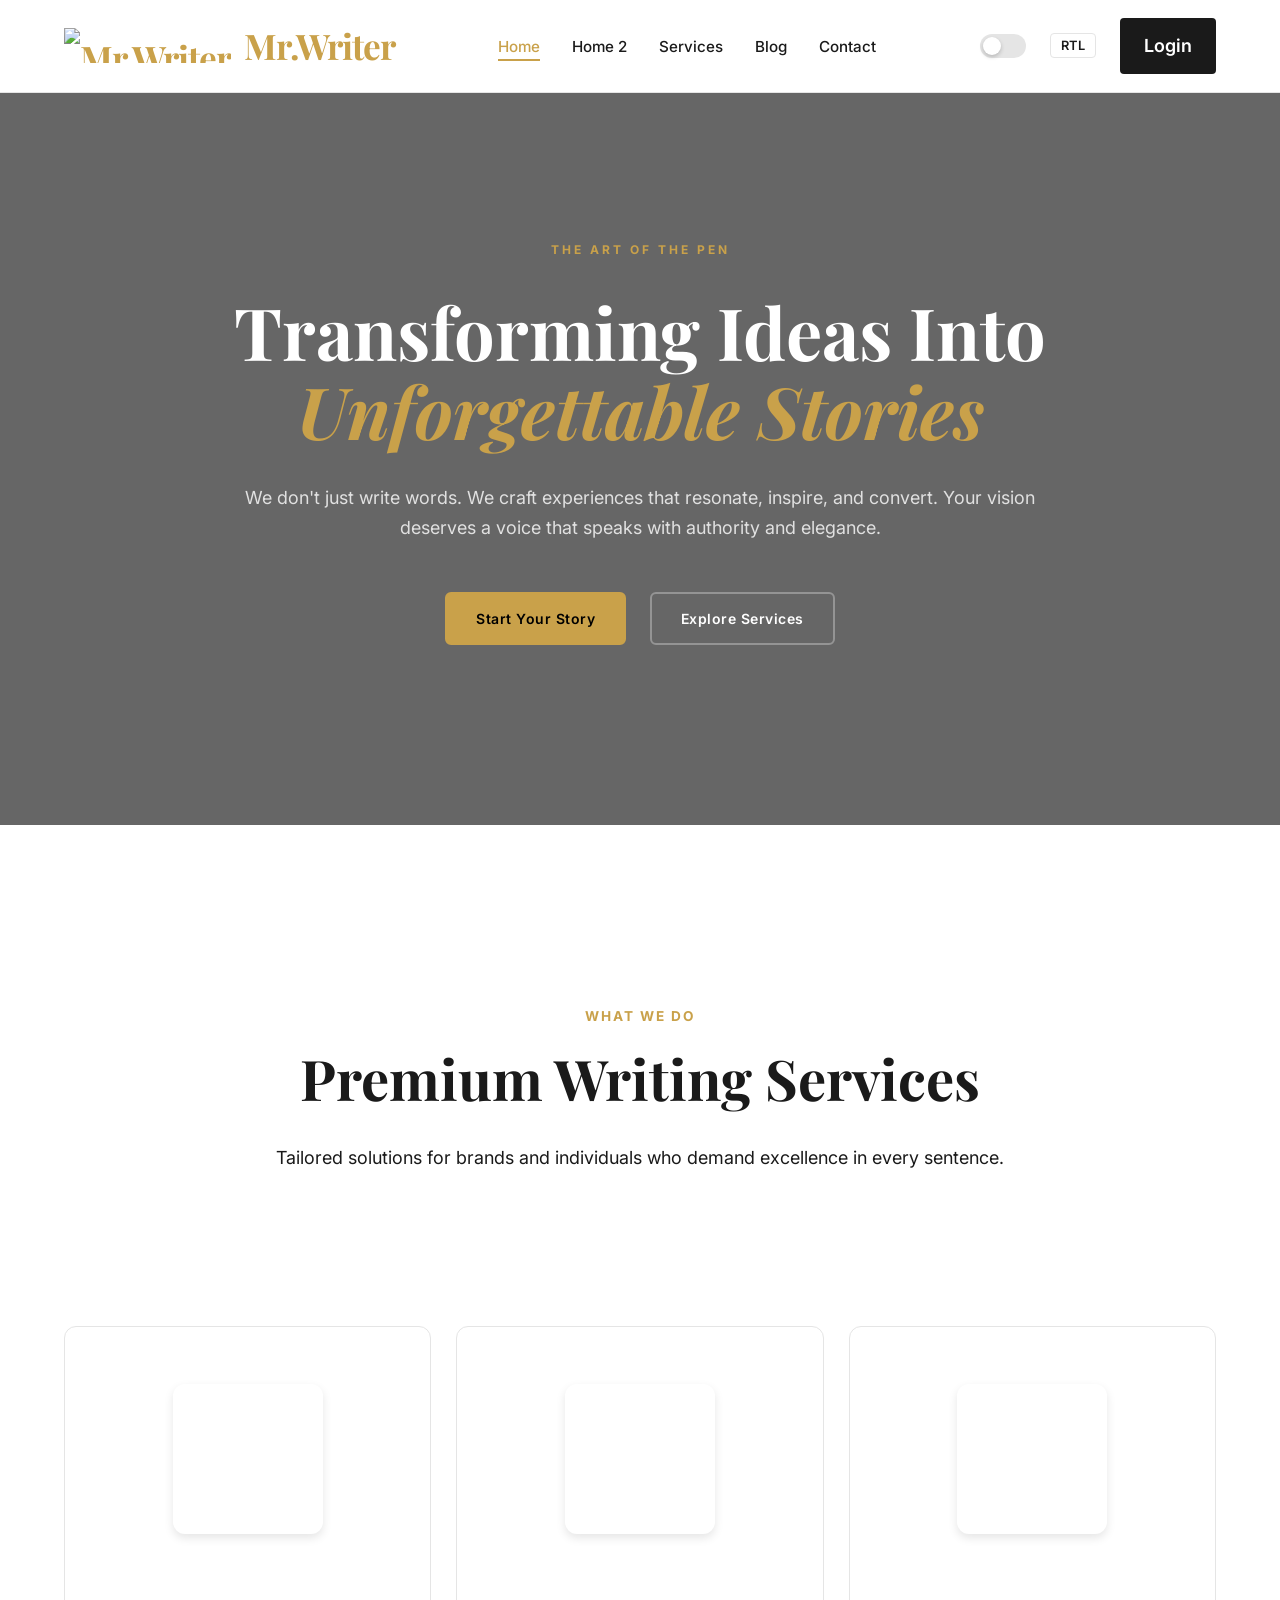
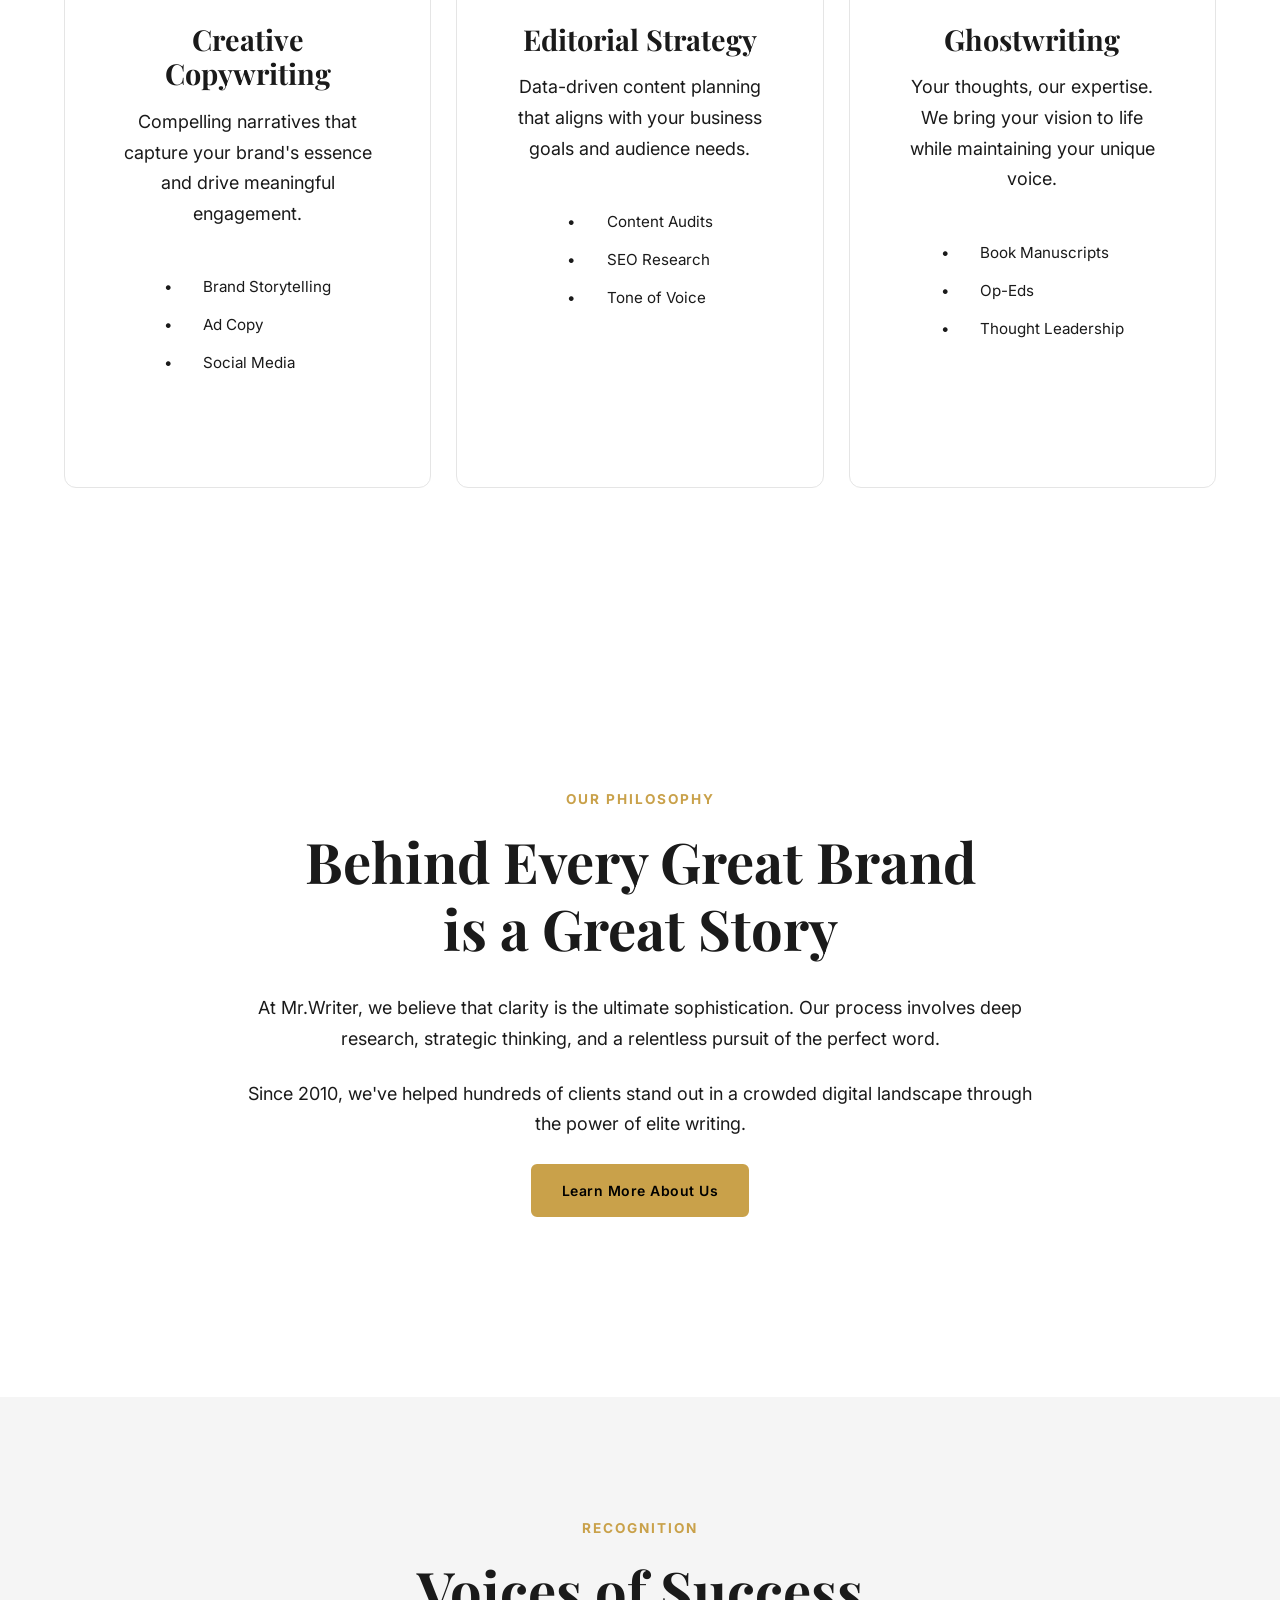
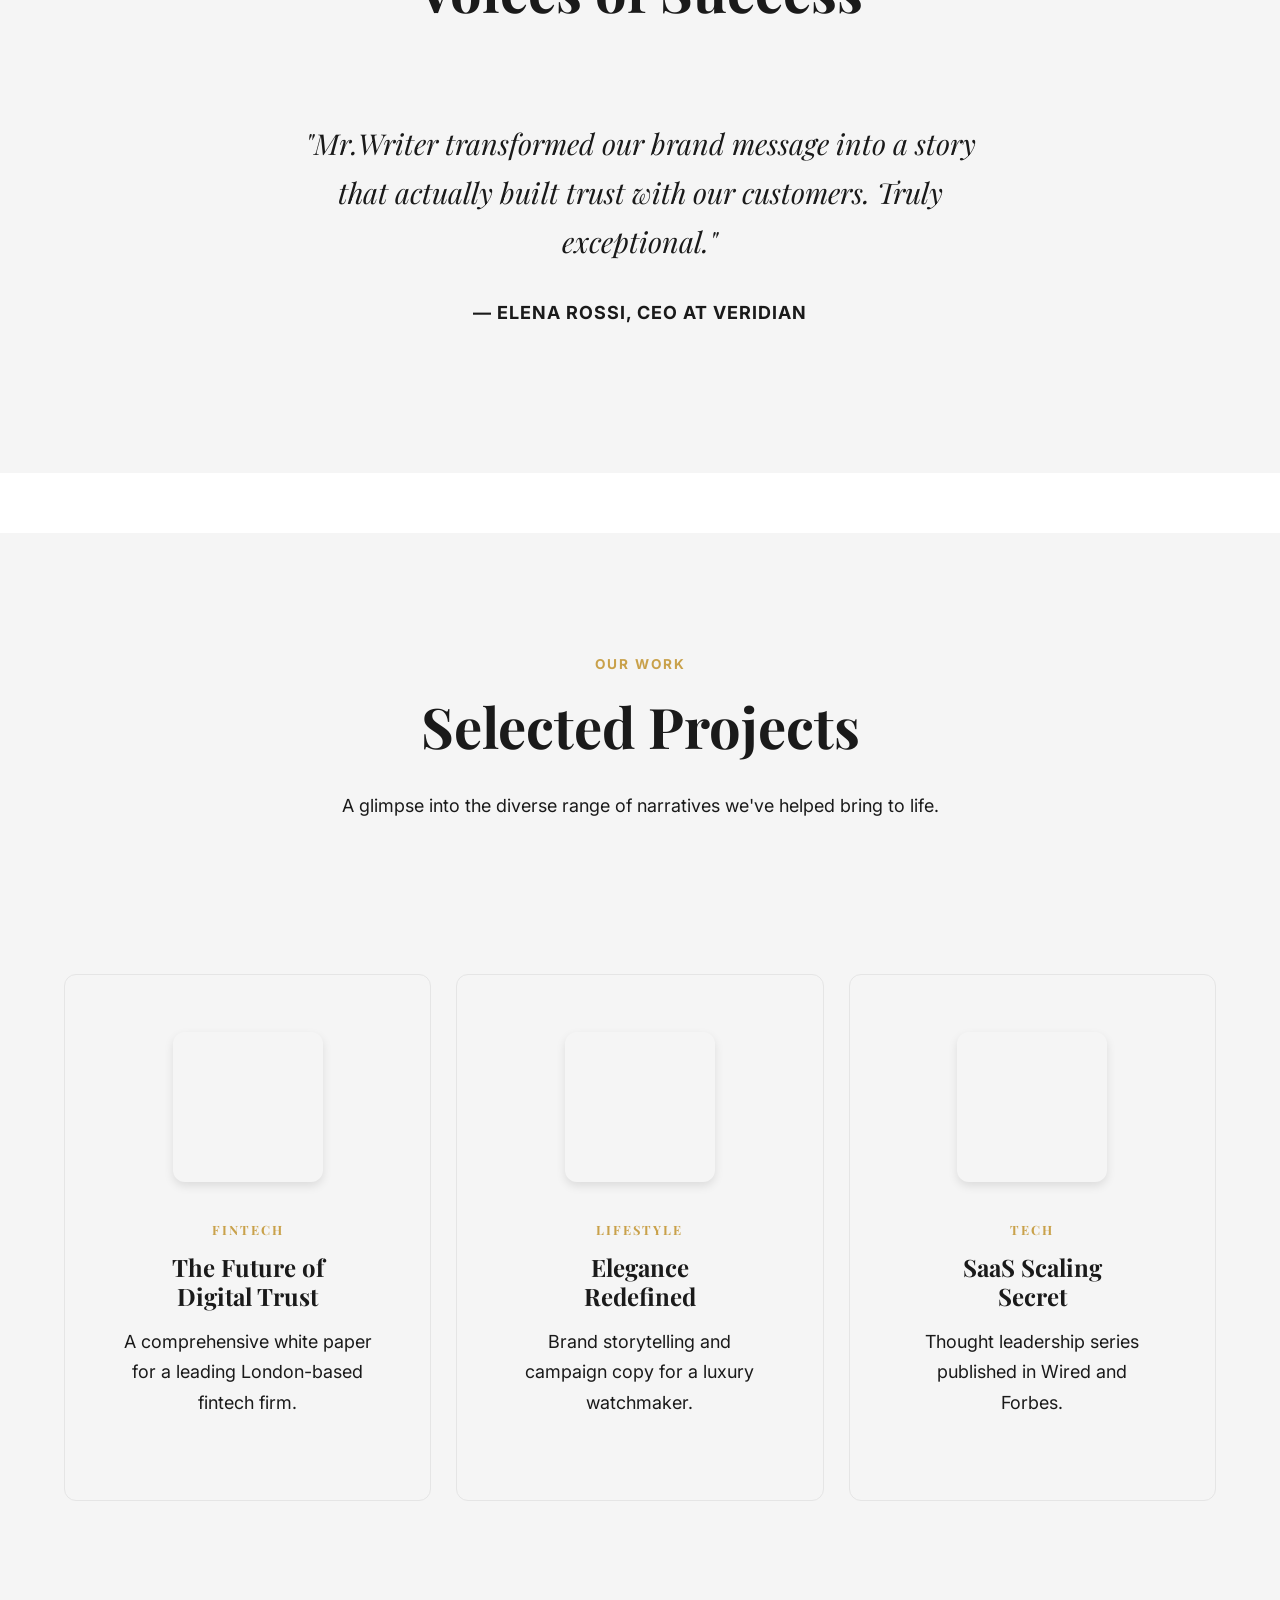
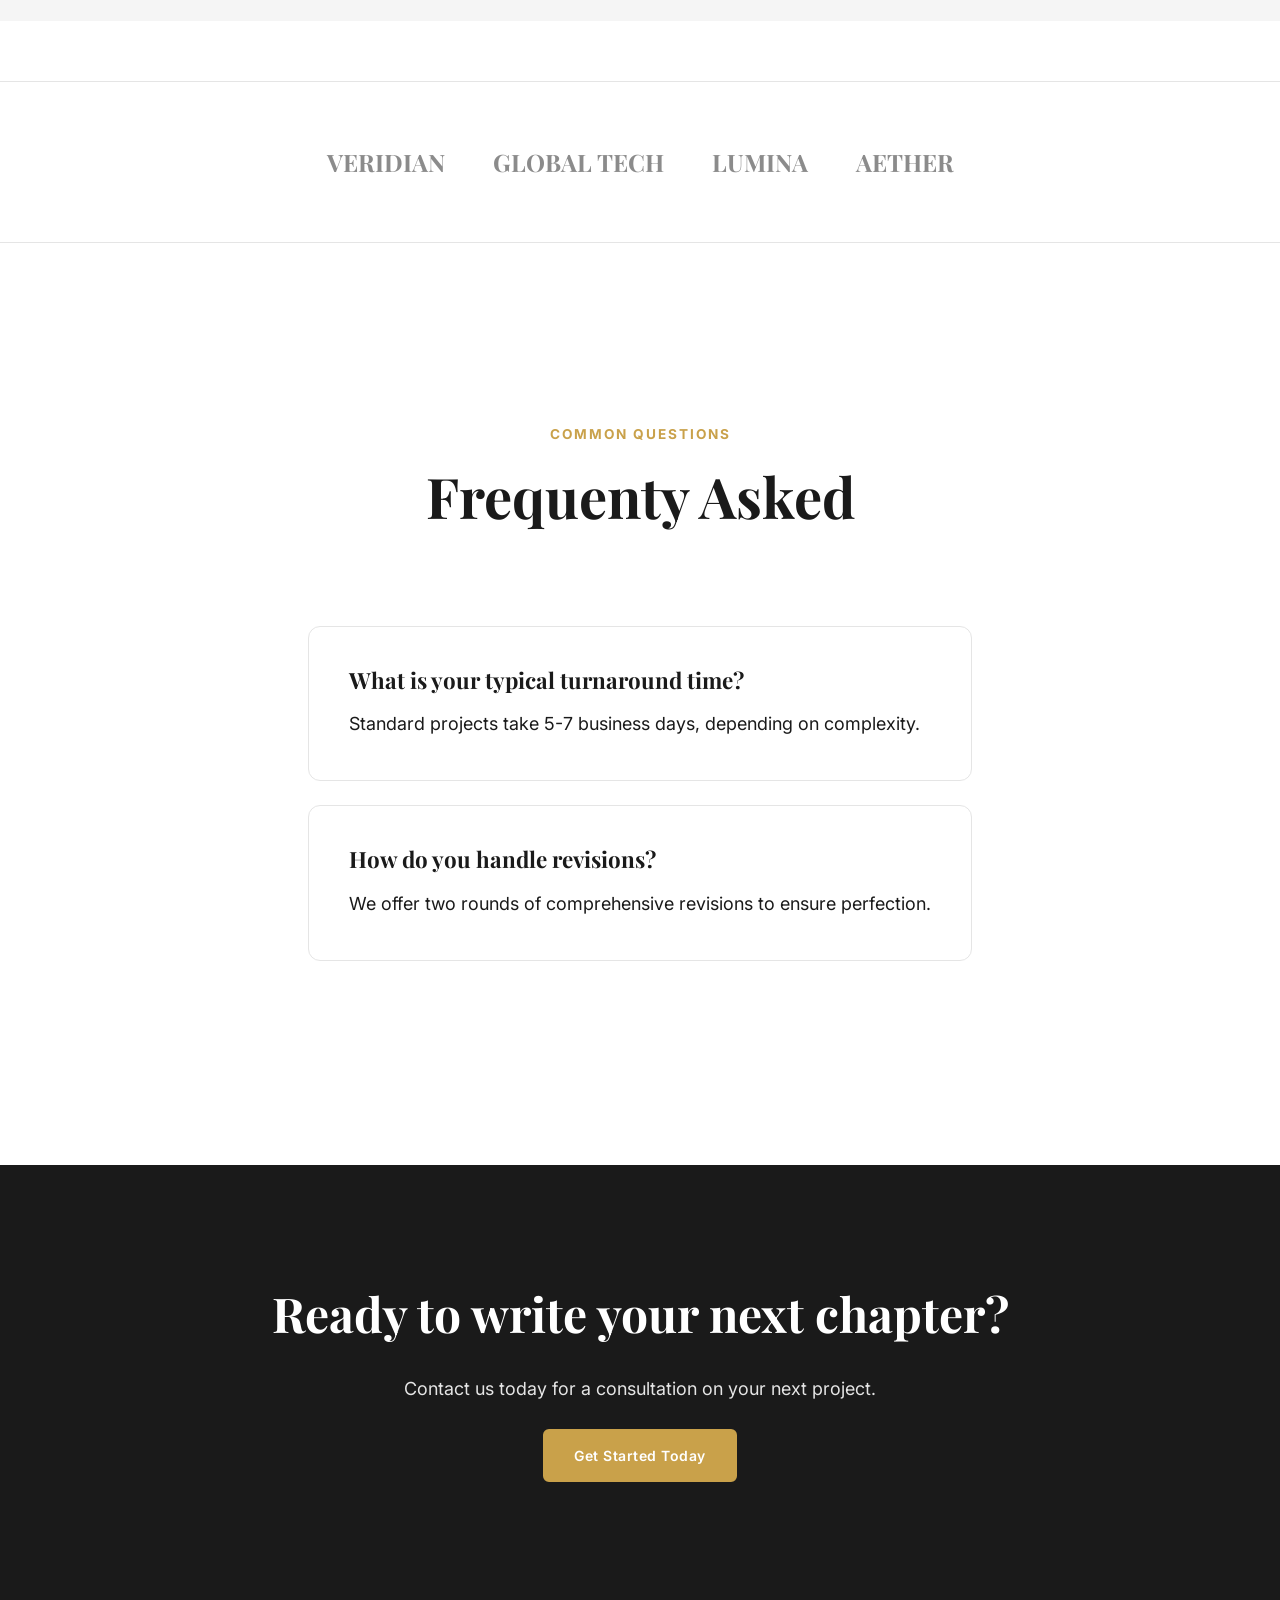
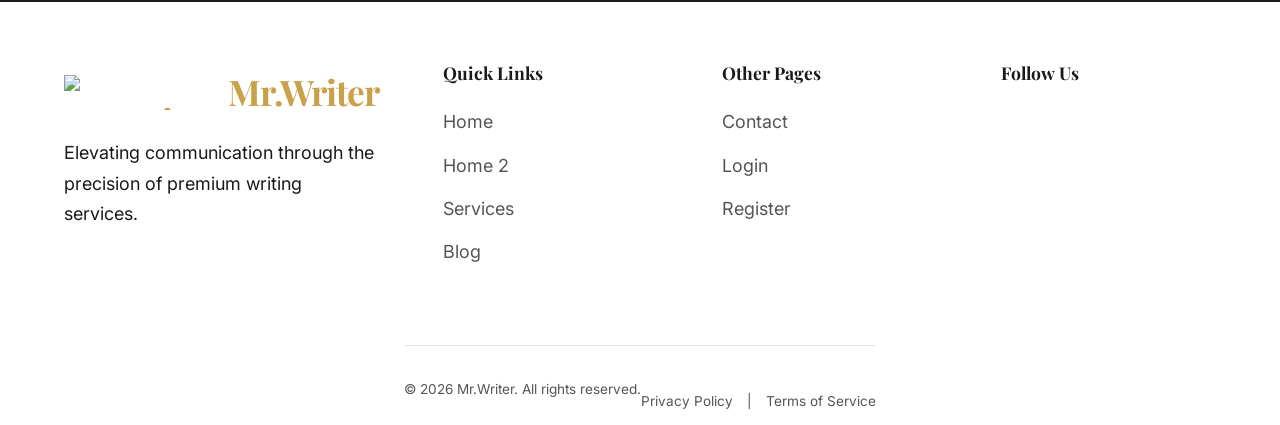
==== index.html @ 0fb8a931 "Update" ====
<!DOCTYPE html>
<html lang="en">
<head>
    <meta charset="UTF-8">
    <meta name="viewport" content="width=device-width, initial-scale=1.0">
    <title>Mr.Writer | Premium Storytelling & Copywriting</title>
    <link rel="icon" type="image/png" href="assets/images/logo.png">
    <link rel="stylesheet" href="assets/css/style.css">
    <link href="https://cdn.jsdelivr.net/npm/remixicon@3.5.0/fonts/remixicon.css" rel="stylesheet">
</head>
<body>
<!---------------------------Header Section----------------------------->
    <nav>
        <div class="container nav-container">
            <a href="index.html" class="logo">
                <img src="assets/images/logo.png" alt="Mr.Writer" height="35" width="auto" style="height: 35px; width: auto;">
                Mr.Writer
            </a>
            <ul class="nav-links">
                <li><a href="index.html" class="active">Home</a></li>
                <li><a href="home2.html">Home 2</a></li>
                <li><a href="services.html">Services</a></li>
                <li><a href="blog.html">Blog</a></li>
                <li><a href="contact.html">Contact</a></li>
            </ul>
            <div class="nav-right">
                <label class="theme-switch">
                    <input type="checkbox" class="theme-checkbox">
                    <span class="slider">
                        <div class="slider-icons">
                            <i class="ri-moon-line"></i>
                            <i class="ri-sun-line"></i>
                        </div>
                    </span>
                </label>
                <button class="rtl-toggle-btn" id="rtl-btn-desktop">RTL</button>
                <a href="login.html" class="btn-login">Login</a>
                <div class="hamburger">
                    <i class="ri-menu-line"></i>
                </div>
            </div>
        </div>
    </nav>

<!---------------------------Mobile Drawer Section----------------------------->
    <!-- Mobile Drawer -->
    <div class="mobile-drawer">
        <ul class="mobile-links">
            <li><a href="index.html" class="active">Home</a></li>
            <li><a href="home2.html">Home 2</a></li>
            <li><a href="services.html">Services</a></li>
            <li><a href="blog.html">Blog</a></li>
            <li><a href="contact.html">Contact</a></li>
            <li><a href="login.html">Login</a></li>
            <li class="mobile-theme-item">
                <span>Theme</span>
                <label class="theme-switch">
                    <input type="checkbox" class="theme-checkbox">
                    <span class="slider">
                        <div class="slider-icons">
                            <i class="ri-moon-line"></i>
                            <i class="ri-sun-line"></i>
                        </div>
                    </span>
                </label>
            </li>
            <li class="mobile-rtl-item">
                <span>Direction</span>
                <button class="rtl-toggle-btn" id="rtl-btn-mobile">RTL</button>
            </li>
        </ul>
    </div>

    <main>
<!---------------------------Hero Section----------------------------->
        <!-- Hero Section -->
        <section class="hero">
            <div class="hero-bg" style="background-image: url('https://cc-west-blog-assets.s3.amazonaws.com/uploads/2019/01/writer-skills-1-1.jpeg');"></div>
            <div class="hero-overlay"></div>
            <div class="container">
                <div class="hero-content fade-up">
                    <span class="hero-badge">The Art of the Pen</span>
                    <h1>Transforming Ideas Into <br><span class="accent-text">Unforgettable Stories</span></h1>
                    <p>We don't just write words. We craft experiences that resonate, inspire, and convert. Your vision deserves a voice that speaks with authority and elegance.</p>
                    <div class="hero-btns">
                        <a href="contact.html" class="btn-primary">Start Your Story</a>
                        <a href="services.html" class="btn-secondary">Explore Services</a>
                    </div>
                </div>
            </div>
            <style>
/* FIX FOR 360px */
@media (max-width: 400px) {

    .hero-content {
        text-align: center;
        padding: 0 15px;
    }

    .hero-content h1 {
        font-size: 26px !important;
        line-height: 1.3;
        word-break: break-word;
    }

    .hero-content p {
        font-size: 14px;
    }

    .hero-badge {
        font-size: 12px;
    }

    .hero-btns {
        display: flex;
        flex-direction: column; /* stack buttons */
        gap: 10px;
        align-items: center;
    }

    .hero-btns a {
        width: 90%;
        text-align: center;
    }

    .hero {
        overflow-x: hidden; /* prevent scroll */
    }
}
</style>
        </section>





<!---------------------------Service Section----------------------------->
        <!-- Services Section -->
        <section id="services" class="services">
            <div class="container">
                <div class="section-header fade-up">
                    <span class="sub-title">What We Do</span>
                    <h2>Premium Writing Services</h2>
                    <p>Tailored solutions for brands and individuals who demand excellence in every sentence.</p>
                </div>

                <div class="card-grid">
                    <div class="card fade-up">
                        <div class="card-image" style="background-image: url('https://imgproxy.domestika.org/unsafe/w:1200/rs:fill/plain/src://blog-post-open-graph-covers/000/008/105/8105-original.jpeg?1624456507');"></div>
                        <div class="card-content">
                            <i class="ri-quill-pen-line"></i>
                            <h3>Creative Copywriting</h3>
                            <p>Compelling narratives that capture your brand's essence and drive meaningful engagement.</p>
                            <ul>
                                <li><i class="ri-check-line"></i> Brand Storytelling</li>
                                <li><i class="ri-check-line"></i> Ad Copy</li>
                                <li><i class="ri-check-line"></i> Social Media</li>
                            </ul>
                        </div>
                    </div>

                    <div class="card fade-up">
                        <div class="card-image" style="background-image: url('https://images.unsplash.com/photo-1544716278-ca5e3f4abd8c?auto=format&fit=crop&q=80&w=600');"></div>
                        <div class="card-content">
                            <i class="ri-book-open-line"></i>
                            <h3>Editorial Strategy</h3>
                            <p>Data-driven content planning that aligns with your business goals and audience needs.</p>
                            <ul>
                                <li><i class="ri-check-line"></i> Content Audits</li>
                                <li><i class="ri-check-line"></i> SEO Research</li>
                                <li><i class="ri-check-line"></i> Tone of Voice</li>
                            </ul>
                        </div>
                    </div>

                    <div class="card fade-up">
                        <div class="card-image" style="background-image: url('https://images.unsplash.com/photo-1512486130939-2c4f79935e4f?auto=format&fit=crop&q=80&w=600');"></div>
                        <div class="card-content">
                            <i class="ri-translate-2"></i>
                            <h3>Ghostwriting</h3>
                            <p>Your thoughts, our expertise. We bring your vision to life while maintaining your unique voice.</p>
                            <ul>
                                <li><i class="ri-check-line"></i> Book Manuscripts</li>
                                <li><i class="ri-check-line"></i> Op-Eds</li>
                                <li><i class="ri-check-line"></i> Thought Leadership</li>
                            </ul>
                        </div>
                    </div>
                </div>
            </div>
        </section>




<!---------------------------about Section----------------------------->
        <!-- About Section -->
        <section id="about" class="about">
            <div class="container">
                <div class="about-flex">
                    <div class="about-content fade-up">
                        <span class="sub-title">Our Philosophy</span>
                        <h2>Behind Every Great Brand <br>is a Great Story</h2>
                        <p>At Mr.Writer, we believe that clarity is the ultimate sophistication. Our process involves deep research, strategic thinking, and a relentless pursuit of the perfect word.</p>
                        <p>Since 2010, we've helped hundreds of clients stand out in a crowded digital landscape through the power of elite writing.</p>
                        <a href="contact.html" class="btn-primary">Learn More About Us</a>
                    </div>
                </div>
            </div>
        </section>

       

<!---------------------------Testimonials Section----------------------------->
        <!-- Testimonials -->
        <section class="testimonials">
            <div class="container">
                <div class="section-header fade-up">
                    <span class="sub-title">Recognition</span>
                    <h2>Voices of Success</h2>
                </div>
                <div class="testimonial-card fade-up">
                    <p class="testimonial-text">"Mr.Writer transformed our brand message into a story that actually built trust with our customers. Truly exceptional."</p>
                    <p class="testimonial-author">&mdash; Elena Rossi, CEO at Veridian</p>
                </div>
            </div>
        </section>

<!---------------------------Portfolio Section----------------------------->
        <!-- Portfolio Preview -->
        <section id="portfolio" class="portfolio" style="background: var(--secondary-bg);">
            <div class="container">
                <div class="section-header fade-up">
                    <span class="sub-title">Our Work</span>
                    <h2>Selected Projects</h2>
                    <p>A glimpse into the diverse range of narratives we've helped bring to life.</p>
                </div>
                <div class="card-grid">
                    <div class="card fade-up">
                        <div class="card-image" style="background-image: url('https://encrypted-tbn0.gstatic.com/images?q=tbn:ANd9GcS9AGq-sapEXLkCnV1V4avyU-AapPhDjfvSoA&s');"></div>
                        <div class="card-content">
                            <h4 style="color: var(--accent-color); font-size: 0.8rem; margin-bottom: 0.5rem; text-transform: uppercase; letter-spacing: 2px;">FINTECH</h4>
                            <h3 style="margin: 0.5rem 0 1rem; font-size: 1.5rem;">The Future of <br>Digital Trust</h3>
                            <p style="margin-bottom: 0;">A comprehensive white paper for a leading London-based fintech firm.</p>
                        </div>
                    </div>
                    <div class="card fade-up">
                        <div class="card-image" style="background-image: url('https://images.unsplash.com/photo-1505330622279-bf7d7fc918f4?auto=format&fit=crop&q=80&w=600');"></div>
                        <div class="card-content">
                            <h4 style="color: var(--accent-color); font-size: 0.8rem; margin-bottom: 0.5rem; text-transform: uppercase; letter-spacing: 2px;">LIFESTYLE</h4>
                            <h3 style="margin: 0.5rem 0 1rem; font-size: 1.5rem;">Elegance <br>Redefined</h3>
                            <p style="margin-bottom: 0;">Brand storytelling and campaign copy for a luxury watchmaker.</p>
                        </div>
                    </div>
                    <div class="card fade-up">
                        <div class="card-image" style="background-image: url('https://www.rheal.com/assets/images/blog/OperationalEfficiencySaaS/1.jpg');"></div>
                        <div class="card-content">
                            <h4 style="color: var(--accent-color); font-size: 0.8rem; margin-bottom: 0.5rem; text-transform: uppercase; letter-spacing: 2px;">TECH</h4>
                            <h3 style="margin: 0.5rem 0 1rem; font-size: 1.5rem;">SaaS Scaling <br>Secret</h3>
                            <p style="margin-bottom: 0;">Thought leadership series published in Wired and Forbes.</p>
                        </div>
                    </div>
                </div>
            </div>
        </section>

<!---------------------------Partners Section----------------------------->
        <!-- Partners / Client Logos -->
        <section class="partners" style="padding: 60px 0; border-top: 1px solid var(--border-color); border-bottom: 1px solid var(--border-color);">
            <div class="container">
                <div class="fade-up" style="display: flex; justify-content: space-around; align-items: center; flex-wrap: wrap; gap: 3rem; opacity: 0.5;">
                    <span style="font-family: var(--font-serif); font-weight: 700; font-size: 1.5rem;">VERIDIAN</span>
                    <span style="font-family: var(--font-serif); font-weight: 700; font-size: 1.5rem;">GLOBAL TECH</span>
                    <span style="font-family: var(--font-serif); font-weight: 700; font-size: 1.5rem;">LUMINA</span>
                    <span style="font-family: var(--font-serif); font-weight: 700; font-size: 1.5rem;">AETHER</span>
                </div>
            </div>
        </section>

<!---------------------------FAQ Section----------------------------->
        <!-- FAQ Section -->
        <section class="faq">
            <div class="container">
                <div class="section-header fade-up">
                    <span class="sub-title">Common Questions</span>
                    <h2>Frequenty Asked</h2>
                </div>
                <div style="max-width: 800px; margin: 0 auto;">
                    <div class="card fade-up" style="margin-bottom: 1.5rem; text-align: left; align-items: flex-start; padding: 2.5rem;">
                        <h3 style="text-align: left; font-size: 1.4rem; margin: 0 0 1rem; width: 100%;">What is your typical turnaround time?</h3>
                        <p style="text-align: left; margin: 0; width: 100%;">Standard projects take 5-7 business days, depending on complexity.</p>
                    </div>
                    <div class="card fade-up" style="margin-bottom: 1.5rem; text-align: left; align-items: flex-start; padding: 2.5rem;">
                        <h3 style="text-align: left; font-size: 1.4rem; margin: 0 0 1rem; width: 100%;">How do you handle revisions?</h3>
                        <p style="text-align: left; margin: 0; width: 100%;">We offer two rounds of comprehensive revisions to ensure perfection.</p>
                    </div>
                </div>
            </div>
        </section>

<!---------------------------CTA Section----------------------------->
        <!-- CTA Section -->
        <section class="cta">
            <div class="container">
                <div class="fade-up">
                    <h2>Ready to write your next chapter?</h2>
                    <p>Contact us today for a consultation on your next project.</p>
                    <a href="contact.html" class="btn-primary" style="background: var(--accent-color); color: white;">Get Started Today</a>
                </div>
            </div>
        </section>
    </main>

<!---------------------------Footer Section----------------------------->
    <footer>
        <div class="container">
            <div class="footer-grid">
                <div class="footer-col">
                    <a href="index.html" class="logo">
                <img src="assets/images/logo.png" alt="Mr.Writer" height="35" width="auto" style="height: 35px; width: auto;">
                Mr.Writer
            </a>
                    <p style="text-align: left; margin-top: 1rem;">Elevating communication through the precision of premium writing services.</p>
                </div>
                <div class="footer-col">
                    <h4>Quick Links</h4>
                    <ul>
                        <li><a href="index.html">Home</a></li>
                        <li><a href="home2.html">Home 2</a></li>
                        <li><a href="services.html">Services</a></li>
                        <li><a href="blog.html">Blog</a></li>
                    </ul>
                </div>
                <div class="footer-col">
                    <h4>Other Pages</h4>
                    <ul>
                        <li><a href="contact.html">Contact</a></li>
                        <li><a href="login.html">Login</a></li>
                        <li><a href="register.html">Register</a></li>
                    </ul>
                </div>
                <div class="footer-col">
                    <h4>Follow Us</h4>
                    <div class="social-links" style="display: flex; gap: 1rem; justify-content: start;">
                        <a href="#"><i class="ri-twitter-x-line"></i></a>
                        <a href="#"><i class="ri-linkedin-box-line"></i></a>
                        <a href="#"><i class="ri-instagram-line"></i></a>
                        <a href="#"><i class="ri-medium-line"></i></a>
                    </div>
                </div>
            </div>
            <div class="footer-bottom">
                <p>&copy; 2026 Mr.Writer. All rights reserved.</p>
                <div class="footer-legal">
                    <a href="#">Privacy Policy</a>
                    <span style="margin: 0 10px;">|</span>
                    <a href="#">Terms of Service</a>
                </div>
            </div>
        </div>
    </footer>

    <script src="assets/js/main.js"></script>
</body>
</html>
---- assets/css/style.css ----
@import url('https://fonts.googleapis.com/css2?family=Inter:wght@300;400;500;600&family=Playfair+Display:ital,wght@0,400;0,700;1,400&display=swap');

:root {
    --primary-bg: #ffffff;
    --secondary-bg: #f5f5f5;
    --primary-text: #1a1a1a;
    --secondary-text: #555555;
    --accent-color: #c9a14a;
    /* Golden Glow */
    --border-color: #e5e5e5;
    --transition-speed: 0.3s;
    --font-serif: 'Playfair Display', serif;
    --font-sans: 'Inter', sans-serif;
    --container-width: 1200px;
    --base-font-size: 18px;
    /* Increased base font size */
}

[data-theme="dark"] {
    --primary-bg: #0a0a0a;
    --secondary-bg: #1a1a1a;
    --primary-text: #ffffff;
    /* Increased contrast for dark mode */
    --secondary-text: #d0d0d0;
    --accent-color: #e5c065;
    --border-color: #444444;
    /* Increased visibility for dark mode */
}

* {
    margin: 0;
    padding: 0;
    box-sizing: border-box;
}

body {
    background-color: var(--primary-bg);
    color: var(--primary-text);
    font-family: var(--font-sans);
    font-size: var(--base-font-size);
    line-height: 1.7;
    transition: background-color var(--transition-speed), color var(--transition-speed);
    overflow-x: hidden;
}

h1,
h2,
h3,
h4,
.serif {
    font-family: var(--font-serif);
    font-weight: 700;
    text-align: center;
    margin-bottom: 2rem;
    line-height: 1.2;
}

h1 {
    font-size: clamp(3rem, 10vw, 5rem);
}

h2 {
    font-size: clamp(2.2rem, 6vw, 3.5rem);
}

h3 {
    font-size: clamp(1.6rem, 4vw, 2.2rem);
}

h4 {
    font-size: 1.4rem;
}

p {
    text-align: center;
    max-width: 800px;
    margin: 0 auto 1.5rem;
}

a {
    transition: var(--transition-speed);
    text-decoration: none;
    color: inherit;
}

ul {
    list-style: none;
}

.container {
    max-width: var(--container-width);
    margin: 0 auto;
    padding: 0 1.5rem;
    width: 100%;
    display: flex;
    flex-direction: column;
    align-items: center;
}

section {
    padding: 120px 0;
    margin: 60px 0;
    overflow: hidden;
    /* Prevent horizontal scroll from animations */
    display: flex;
    flex-direction: column;
    align-items: center;
    text-align: center;
}

/* Navbar */
/* Navbar Refactor */
nav {
    position: fixed;
    top: 0;
    width: 100%;
    background: var(--primary-bg);
    border-bottom: 1px solid var(--border-color);
    z-index: 1000;
    padding: 1rem 0;
    /* Reduced padding for single row feel */
}

.nav-container {
    display: flex;
    justify-content: space-between;
    align-items: center;
    width: 100%;
    max-width: var(--container-width);
    margin: 0 auto;
    padding: 0 1.5rem;
    flex-direction: row !important;
    /* Ensure single row */
}

.logo {
    display: flex;
    align-items: center;
    gap: 0.8rem;
    font-family: var(--font-serif);
    font-size: 2.2rem;
    font-weight: 700;
    color: var(--accent-color);
    letter-spacing: -1px;
    flex-shrink: 0;
}

.logo img {
    height: 50px;
    /* Increased height for header logo */
    width: auto;
    object-fit: contain;
}

.nav-links {
    display: flex;
    gap: 2rem;
    align-items: center;
    flex-grow: 1;
    justify-content: center;
    /* Center the links */
}

.nav-links a {
    font-weight: 500;
    font-size: 0.95rem;
    position: relative;
}

.nav-links a.active {
    color: var(--accent-color);
}

.nav-links a.active::after {
    content: '';
    position: absolute;
    bottom: -5px;
    left: 0;
    width: 100%;
    height: 2px;
    background: var(--accent-color);
}

.nav-right {
    display: flex;
    align-items: center;
    gap: 1.5rem;
    flex-shrink: 0;
}

/* Theme Switch Styling */
.theme-switch {
    position: relative;
    display: inline-block;
    width: 46px;
    height: 24px;
}

.theme-switch input {
    opacity: 0;
    width: 0;
    height: 0;
}

.slider {
    position: absolute;
    cursor: pointer;
    top: 0;
    left: 0;
    right: 0;
    bottom: 0;
    background-color: var(--border-color);
    transition: .4s;
    border-radius: 34px;
    display: flex;
    align-items: center;
}

.slider:before {
    position: absolute;
    content: "";
    height: 18px;
    width: 18px;
    left: 3px;
    bottom: 3px;
    background-color: white;
    transition: .4s;
    border-radius: 50%;
    box-shadow: 0 2px 4px rgba(0, 0, 0, 0.2);
    z-index: 2;
}

.slider-icons {
    display: flex;
    justify-content: space-between;
    width: 100%;
    padding: 0 6px;
    font-size: 10px;
    color: var(--secondary-text);
    pointer-events: none;
}

input:checked+.slider {
    background-color: var(--accent-color);
}

input:checked+.slider:before {
    transform: translateX(22px);
}

.btn-login {
    background: var(--primary-text);
    color: var(--primary-bg);
    padding: 0.8rem 1.5rem;
    border-radius: 4px;
    font-weight: 600;
}

.btn-login:hover {
    background: var(--accent-color);
    color: white;
}

/* Cards Global */
.card-grid {
    display: grid;
    grid-template-columns: repeat(3, 1fr);
    gap: 3rem;
    margin-top: 4rem;
    width: 100%;
    justify-content: center;
}

.card {
    background: var(--secondary-bg);
    padding: 0;
    /* Changed padding to handle top image */
    border: 1px solid var(--border-color);
    border-radius: 12px;
    display: flex;
    flex-direction: column;
    align-items: center;
    /* Center all contents */
    text-align: center;
    /* Center all text */
    transition: all var(--transition-speed) cubic-bezier(0.4, 0, 0.2, 1);
    height: 100%;
    position: relative;
    overflow: hidden;
}

.card-image {
    width: 150px;
    /* Square fit inside */
    height: 150px;
    background-size: cover;
    background-position: center;
    border-radius: 12px;
    /* Square with rounded corners */
    margin-top: 2rem;
    transition: transform var(--transition-speed);
    box-shadow: 0 4px 10px rgba(0, 0, 0, 0.1);
}

.card:hover .card-image {
    transform: scale(1.05);
}

.card-content {
    padding: 2.5rem 2rem 3.5rem;
    display: flex;
    flex-direction: column;
    align-items: center;
    width: 100%;
}

/* Card Images - "Different Way" */
.card-bg-img {
    position: absolute;
    top: 0;
    left: 0;
    width: 100%;
    height: 100%;
    opacity: 0.1;
    z-index: 0;
    filter: grayscale(100%);
    transition: opacity 0.3s;
}

.card:hover .card-bg-img {
    opacity: 0.2;
    filter: grayscale(0%);
}

.card * {
    position: relative;
    z-index: 1;
}

.card:hover {
    transform: translateY(-8px);
    border-color: var(--accent-color);
    box-shadow: 0 15px 30px rgba(0, 0, 0, 0.1);
}

.card h3 {
    margin: 1.5rem 0 1rem;
    font-size: 1.8rem;
}

.card i {
    font-size: 3rem;
    color: var(--accent-color);
    margin-bottom: 1.5rem;
    display: block;
    text-align: center;
}

.card ul {
    text-align: left;
    display: flex;
    flex-direction: column;
    align-items: flex-start;
    margin: 1.5rem auto;
    /* Centered block */
    padding: 0;
    width: fit-content;
}

.card ul li {
    margin-bottom: 0.6rem;
    display: flex;
    align-items: center;
    gap: 0.8rem;
    font-size: 0.95rem;
}

/* Buttons */
/* Buttons Refined - Golden Theme */
.btn-primary {
    background: var(--accent-color);
    color: #000;
    padding: 0.8rem 1.8rem;
    border-radius: 6px;
    font-weight: 600;
    letter-spacing: 0.5px;
    transition: all 0.35s ease;
    display: inline-block;
    font-size: 14px;
    border: 2px solid var(--accent-color);
    text-align: center;
}

.btn-primary:hover {
    background: transparent;
    color: var(--accent-color);
    box-shadow: 0 0 15px rgba(200, 160, 70, 0.4);
    transform: translateY(-3px);
}

.btn-secondary {
    background: transparent;
    color: var(--accent-color);
    border: 2px solid var(--accent-color);
    padding: 0.8rem 1.8rem;
    border-radius: 6px;
    font-weight: 600;
    letter-spacing: 0.5px;
    transition: all 0.35s ease;
    display: inline-block;
    font-size: 14px;
    text-align: center;
}

.btn-secondary:hover {
    background: var(--accent-color);
    color: #000;
    box-shadow: 0 0 15px rgba(200, 160, 70, 0.4);
    transform: translateY(-3px);
}

.btn-bordered {
    border: 1px solid var(--accent-color);
    color: var(--accent-color);
    padding: 0.8rem 1.8rem;
    border-radius: 6px;
    font-weight: 600;
    display: inline-block;
    font-size: 14px;
}

/* Hero Enhancements */
.hero {
    height: 100vh;
    display: flex;
    align-items: center;
    justify-content: center;
    position: relative;
    overflow: hidden;
    text-align: center;
}

.hero-bg {
    position: absolute;
    top: 0;
    left: 0;
    width: 100%;
    height: 100%;
    background-size: 100% 100%;
    /* Ensures 'whole image' appears and fits exactly */
    background-position: center;
    background-repeat: no-repeat;
    filter: blur(3px);
    /* Reduced from 10px to approx 30% intensity */
    z-index: 1;
}

.hero-overlay {
    position: absolute;
    top: 0;
    left: 0;
    width: 100%;
    height: 100%;
    background: rgba(0, 0, 0, 0.6);
    z-index: 2;
}

.hero .container {
    position: relative;
    z-index: 3;
    display: flex;
    flex-direction: column;
    align-items: center;
}

.hero-content {
    display: flex;
    flex-direction: column;
    align-items: center;
    width: 100%;
}

.hero-badge {
    text-transform: uppercase;
    letter-spacing: 3px;
    font-size: 0.75rem;
    font-weight: 700;
    color: var(--accent-color);
    display: block;
    margin-bottom: 2rem;
}

.hero h1 {
    font-size: clamp(2.5rem, 8vw, 4.5rem);
    line-height: 1.1;
    margin-bottom: 2rem;
    color: #ffffff;
}

.hero p {
    color: rgba(255, 255, 255, 0.8);
    margin-bottom: 2rem;
}

.accent-text {
    color: var(--accent-color);
    font-style: italic;
}

.hero-btns {
    margin-top: 1rem;
    display: flex;
    justify-content: center;
    gap: 1.5rem;
    width: 100%;
}

.hero-btns .btn-secondary {
    margin-left: 0;
    color: #ffffff;
    border-color: rgba(255, 255, 255, 0.3);
}

/* Sections Global */
.sub-title {
    color: var(--accent-color);
    text-transform: uppercase;
    letter-spacing: 2px;
    font-size: 0.85rem;
    font-weight: 700;
    display: block;
    margin-bottom: 1rem;
    text-align: center;
}

.section-header {
    max-width: 800px;
    margin: 0 auto 4rem;
}

/* Features List */
.features-list {
    display: grid;
    grid-template-columns: repeat(2, 1fr);
    gap: 4rem;
    margin-top: 4rem;
}

.feature-item {
    display: flex;
    gap: 2rem;
    align-items: flex-start;
}

.feature-icon {
    font-size: 2.5rem;
    color: var(--accent-color);
}

.feature-text h3 {
    text-align: left;
    margin-bottom: 0.8rem;
}

.feature-text p {
    text-align: left;
    margin: 0;
}

/* Testimonials */
.testimonials {
    background: var(--secondary-bg);
}

.testimonial-card {
    max-width: 700px;
    margin: 0 auto;
    text-align: center;
}

.testimonial-text {
    font-family: var(--font-serif);
    font-size: 1.8rem;
    font-style: italic;
    color: var(--primary-text);
    margin-bottom: 2rem;
}

.testimonial-author {
    font-weight: 700;
    text-transform: uppercase;
    letter-spacing: 1px;
}

/* CTA */
.cta {
    background: var(--primary-text);
    color: var(--primary-bg);
}

.cta h2 {
    color: var(--primary-bg);
    font-size: 3rem;
}

.cta p {
    color: var(--border-color);
}

/* Mobile Drawer */
.mobile-drawer {
    position: fixed;
    top: 0;
    right: -100%;
    width: 300px;
    height: 100vh;
    background: var(--primary-bg);
    z-index: 1001;
    transition: 0.5s cubic-bezier(0.4, 0, 0.2, 1);
    box-shadow: -10px 0 30px rgba(0, 0, 0, 0.1);
    padding: 4rem 2rem;
}

.mobile-drawer.active {
    right: 0;
}

.mobile-links {
    display: flex;
    flex-direction: column;
    gap: 2rem;
}

.mobile-links a {
    font-size: 1.2rem;
    font-weight: 600;
    text-transform: uppercase;
    transition: color var(--transition-speed);
}

.mobile-links a.active {
    color: var(--accent-color);
}

.mobile-theme-item {
    margin-top: 2rem;
    display: flex;
    justify-content: space-between;
    align-items: center;
    border-top: 1px solid var(--border-color);
    padding-top: 2rem;
}

/* Mobile Drawer Theme Toggle Fix */
.mobile-theme-item .theme-toggle {
    display: block !important;
    font-size: 1.5rem;
}

/* Footer Fixes for 1024px and 768px */
@media (max-width: 1024px) {
    .nav-links {
        gap: 1rem;
    }

    .card-grid {
        grid-template-columns: repeat(2, 1fr);
    }

    .card:nth-child(3):last-child {
        grid-column: span 2;
        max-width: 600px;
        justify-self: center;
    }

    .footer-grid {
        grid-template-columns: repeat(2, 1fr) !important;
        gap: 3rem;
        text-align: left;
    }

    .footer-col h4 {
        text-align: left;
    }
}

@media (max-width: 768px) {
    .nav-links {
        display: none;
    }

    .nav-container {
        justify-content: space-between;
    }

    .card-grid {
        grid-template-columns: 1fr;
    }

    .card:nth-child(3):last-child {
        grid-column: span 1;
        max-width: 100%;
    }

    .footer-grid {
        grid-template-columns: 1fr 1fr !important;
        /* Keep 2 cols at 768px for better symmetry */
        text-align: left;
        gap: 2rem;
    }

    .footer-col h4 {
        text-align: left;
    }

    .footer-col .social-links {
        justify-content: flex-start !important;
    }
}

/* Global Centering Rule for Bullet Points */
.card ul {
    margin: 1.5rem auto;
    width: fit-content;
}

.card ul li {
    justify-content: flex-start;
}

.footer-grid {
    display: grid;
    grid-template-columns: repeat(4, 1fr);
    gap: 4rem;
    margin-bottom: 4rem;
}

.footer-col .logo img {
    height: 35px;
    /* Consistent height for footer logo */
    width: auto;
    object-fit: contain;
}

.footer-col h4 {
    text-align: left;
    margin-bottom: 1.5rem;
    font-size: 1.1rem;
    color: var(--primary-text);
}

.footer-col ul li {
    margin-bottom: 0.8rem;
}

.footer-col ul li a {
    color: var(--secondary-text);
    transition: color var(--transition-speed);
}

.footer-col ul li a:hover {
    color: var(--accent-color);
    padding-left: 5px;
}

/* Social Icon Colors */
.ri-twitter-x-line {
    color: #000000;
}

.ri-linkedin-box-line {
    color: #0077b5;
}

.ri-instagram-line {
    color: #e4405f;
}

.ri-medium-line {
    color: #00ab6c;
}

.social-links a {
    font-size: 1.5rem;
    transition: transform var(--transition-speed);
}

.social-links a:hover {
    transform: scale(1.2);
}

.footer-bottom {
    border-top: 1px solid var(--border-color);
    padding-top: 2rem;
    display: flex;
    justify-content: space-between;
    align-items: center;
    font-size: 0.85rem;
    color: var(--secondary-text);
}

/* Responsive */
.hamburger {
    display: none;
    cursor: pointer;
    font-size: 1.5rem;
}

@media (max-width: 1024px) {
    .nav-links {
        gap: 1rem;
    }
}

@media (max-width: 768px) {
    .nav-links {
        display: none;
    }

    /* Hide theme toggle, RTL button, and login from header on mobile */
    .nav-right .theme-switch,
    .nav-right .rtl-toggle-btn,
    .nav-right .btn-login {
        display: none;
    }

    .hamburger {
        display: block;
    }

    .footer-grid {
        grid-template-columns: repeat(2, 1fr);
    }
}

/* =============================================
   RTL (Right-To-Left) Support
   ============================================= */
[dir="rtl"] body {
    direction: rtl;
    text-align: right;
}

/* RTL Nav */
[dir="rtl"] .nav-container {
    flex-direction: row-reverse;
}

[dir="rtl"] .nav-links {
    flex-direction: row-reverse;
}

[dir="rtl"] .nav-right {
    flex-direction: row-reverse;
}

/* RTL Mobile Drawer: slide from left in RTL */
[dir="rtl"] .mobile-drawer {
    right: auto;
    left: -100%;
    box-shadow: 10px 0 30px rgba(0, 0, 0, 0.1);
}

[dir="rtl"] .mobile-drawer.active {
    left: 0;
    right: auto;
}

/* RTL Mobile links */
[dir="rtl"] .mobile-links a {
    text-align: right;
}

[dir="rtl"] .mobile-links a.active::after {
    left: auto;
    right: 0;
}

/* RTL Nav active underline */
[dir="rtl"] .nav-links a.active::after {
    left: auto;
    right: 0;
}

/* RTL Cards */
[dir="rtl"] .card ul {
    text-align: right;
    align-items: flex-end;
}

[dir="rtl"] .card ul li {
    flex-direction: row-reverse;
}

/* RTL Footer */
[dir="rtl"] .footer-grid {
    direction: rtl;
}

[dir="rtl"] .footer-col h4 {
    text-align: right;
}

[dir="rtl"] .footer-col ul li a {
    display: block;
    text-align: right;
}

[dir="rtl"] .footer-col ul li a:hover {
    padding-left: 0;
    padding-right: 5px;
}

[dir="rtl"] .footer-col p {
    text-align: right;
}

[dir="rtl"] .social-links {
    justify-content: flex-end !important;
}

/* RTL Footer bottom */
[dir="rtl"] .footer-bottom {
    flex-direction: row-reverse;
}

/* RTL Hero content */
[dir="rtl"] .hero-content {
    align-items: center;
    /* Keep centered in hero */
}

/* RTL About section */
[dir="rtl"] .about-content p,
[dir="rtl"] .feature-text p,
[dir="rtl"] .feature-text h3 {
    text-align: right;
}

/* RTL Contact */
[dir="rtl"] .contact-info,
[dir="rtl"] .contact-info h2,
[dir="rtl"] .contact-info p {
    text-align: right;
}

[dir="rtl"] .info-item {
    flex-direction: row-reverse;
}

[dir="rtl"] .contact-info h4 {
    text-align: right !important;
}

[dir="rtl"] .form-group label {
    text-align: right;
    display: block;
}

/* RTL RTL-toggle button */
.rtl-toggle-btn {
    background: transparent;
    border: 1px solid var(--border-color);
    color: var(--primary-text);
    border-radius: 4px;
    padding: 4px 10px;
    font-size: 0.8rem;
    font-weight: 600;
    cursor: pointer;
    font-family: var(--font-sans);
    letter-spacing: 0.5px;
    transition: all var(--transition-speed);
    white-space: nowrap;
}

.rtl-toggle-btn:hover {
    background: var(--accent-color);
    border-color: var(--accent-color);
    color: #000;
}

/* Mobile RTL item in drawer */
.mobile-rtl-item {
    display: flex;
    justify-content: space-between;
    align-items: center;
    border-top: 1px solid var(--border-color);
    padding-top: 2rem;
    margin-top: 0.5rem;
}

[dir="rtl"] .mobile-rtl-item {
    flex-direction: row-reverse;
}

@media (max-width: 360px) {
    .container {
        padding: 0 1rem;
    }

    .footer-grid {
        grid-template-columns: 1fr;
        text-align: center;
    }

    .footer-col h4 {
        text-align: center;
    }

    .footer-bottom {
        flex-direction: column;
        gap: 1rem;
    }

    .hero-btns {
        flex-direction: column;
        align-items: center;
        gap: 1rem;
    }

    .hero-btns a {
        width: 100%;
        text-align: center;
    }
}

/* Hero Responsive Scaling Fixes */
@media (min-width: 1441px) {
    .hero {
        height: 100vh;
    }
}

@media (max-width: 1440px) {
    .hero {
        height: 85vh;
        min-height: 700px;
    }
}

@media (max-width: 1024px) {
    .hero {
        height: 75vh;
        min-height: 600px;
    }
}

@media (max-width: 768px) {
    .hero {
        height: 65vh;
        min-height: 500px;
    }
}

@media (max-width: 360px) {
    .hero {
        height: 60vh;
        min-height: 450px;
    }
}

/* Auth Pages (Login/Register) */
.auth-page {
    min-height: 100vh;
    display: flex;
    justify-content: center;
    align-items: center;
    background: var(--primary-bg);
    overflow-y: auto;
    padding: 2rem 1rem;
    scrollbar-width: none; /* Firefox */
    -ms-overflow-style: none;  /* IE and Edge */
}

.auth-page::-webkit-scrollbar {
    display: none; /* Chrome, Safari and Opera */
}

.auth-card {
    width: 100%;
    max-width: 480px;
    background: rgba(255, 255, 255, 0.95);
    backdrop-filter: blur(10px);
    padding: 3rem;
    border-radius: 20px;
    box-shadow: 0 20px 40px rgba(0, 0, 0, 0.08);
    border: 1px solid rgba(255, 255, 255, 0.5);
    transition: all var(--transition-speed);
}

[data-theme="dark"] .auth-card {
    background: rgba(26, 26, 26, 0.9);
    backdrop-filter: blur(10px);
    border: 1px solid rgba(255, 255, 255, 0.1);
    box-shadow: 0 20px 40px rgba(0, 0, 0, 0.4);
}

.auth-card h2 {
    font-size: 1.4rem; /* Further slightly decreased */
    margin-top: 0.8rem;
    letter-spacing: 0.5px;
}

.auth-card p {
    font-size: 0.9rem;
    color: var(--secondary-text);
    margin-bottom: 2rem;
}

@media (max-width: 576px) {
    .auth-card {
        padding: 2rem 1.5rem;
    }
}
.form-group {
    margin-bottom: 1.5rem;
    text-align: left;
}

.form-group label {
    display: block;
    margin-bottom: 0.5rem;
    font-weight: 500;
    font-size: 0.9rem;
}

.form-group input {
    width: 100%;
    padding: 0.8rem 1rem;
    border: 1px solid var(--border-color);
    border-radius: 4px;
    background: transparent;
    color: var(--primary-text);
    font-family: var(--font-sans);
}

.btn-submit {
    width: 100%;
    padding: 1rem;
    background: var(--primary-text);
    color: var(--primary-bg);
    border: none;
    border-radius: 4px;
    font-weight: 700;
    cursor: pointer;
    margin-top: 1rem;
}

.social-btns {
    margin-top: 2rem;
    display: flex;
    flex-direction: column;
    gap: 1rem;
}

.btn-social {
    width: 100%;
    padding: 0.8rem;
    border-radius: 4px;
    border: 1px solid var(--border-color);
    display: flex;
    align-items: center;
    justify-content: center;
    gap: 0.8rem;
    font-weight: 500;
    background: transparent;
    cursor: pointer;
}

.btn-google {
    border-color: #db4437;
    color: #db4437;
}

.btn-email {
    border-color: var(--primary-text);
    color: var(--primary-text);
}

/* Animations */
.fade-up {
    opacity: 0;
    transform: translateY(30px);
    transition: 0.8s ease-out;
}

.fade-up.visible {
    opacity: 1;
    transform: translateY(0);
}
.card-grid {
    display: grid;
    grid-template-columns: repeat(3, 1fr);
    gap: 25px;
}

/* Tablet fix (768px) */
@media (max-width: 992px) {
    .card-grid {
        grid-template-columns: repeat(2, 1fr);
    }
}

/* Mobile */
@media (max-width: 576px) {
    .card-grid {
        grid-template-columns: 1fr;
    }
}

.card {
    background: var(--card-bg);
    padding: 25px;
    border-radius: 12px;
    text-align: center;

    /* FIX: Equal height */
    display: flex;
    flex-direction: column;
    justify-content: flex-start;
    height: 100%;
}

/* Image styling */
.card img {
    width: 60px;
    height: 60px;
    margin: 0 auto 15px;
}

/* List styling */
.card ul {
    margin-top: 15px;
    padding-left: 0;
    list-style: none;
}

.card ul li {
    margin: 6px 0;
    position: relative;
}

/* Optional: bullet style */
.card ul li::before {
    content: "•";
    color: var(--primary);
    margin-right: 6px;
}
/* SOCIAL BUTTON BASE */
.btn-social {
    display: flex;
    align-items: center;
    justify-content: center;
    gap: 10px;
    width: 100%;
    padding: 12px;
    border-radius: 8px;
    border: none;
    font-weight: 500;
    cursor: pointer;
    transition: all 0.3s ease;
}

/* ICON SIZE */
.btn-social img {
    width: 20px;
    height: 20px;
}

/* GOOGLE (REAL STYLE) */
.btn-google {
    background: #fff;
    color: #333;
    border: 1px solid #ddd;
}

.btn-google:hover {
    background: #e0e1dc;
    transform: translateY(-2px);
}

/* EMAIL (GMAIL RED STYLE) */
.btn-email {
    background: #fefcfc;
    color: #070606;
}

.btn-email:hover {
    background: #e0e1dc;
    transform: translateY(-2px);
}
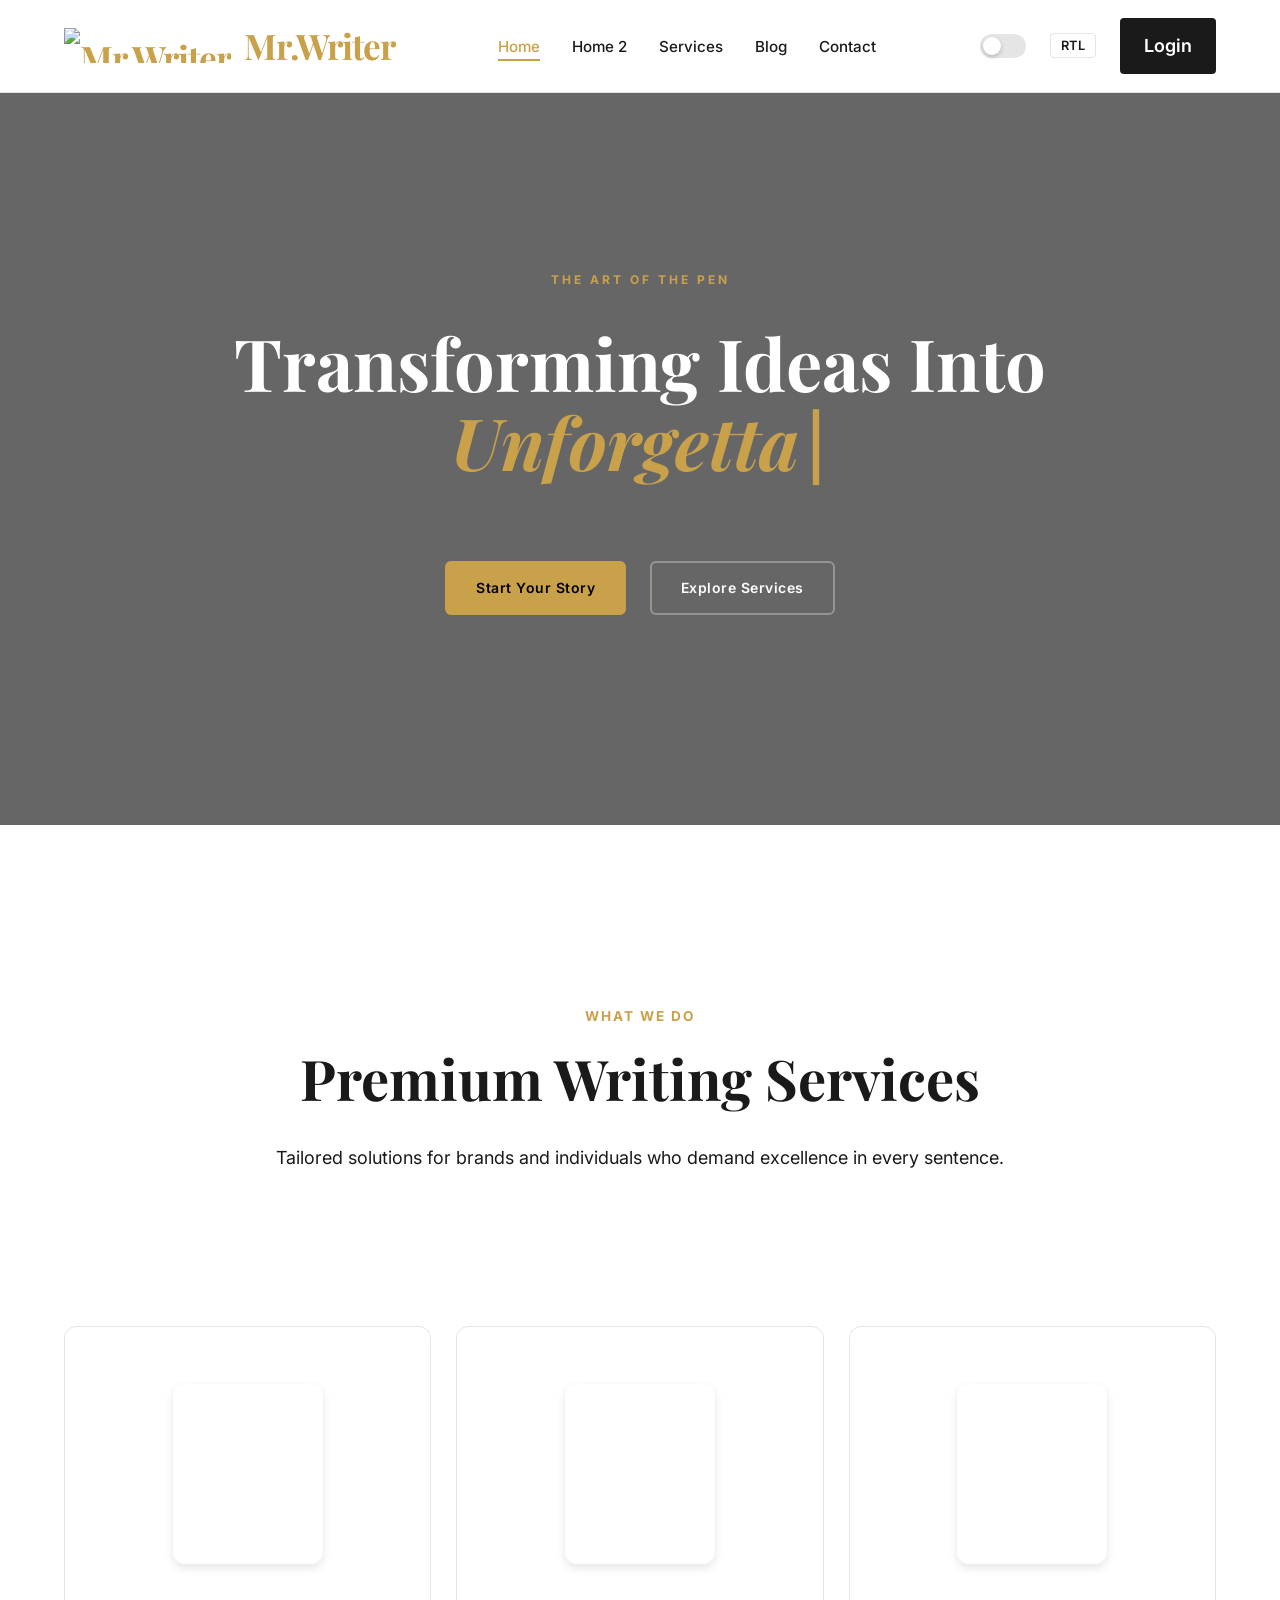
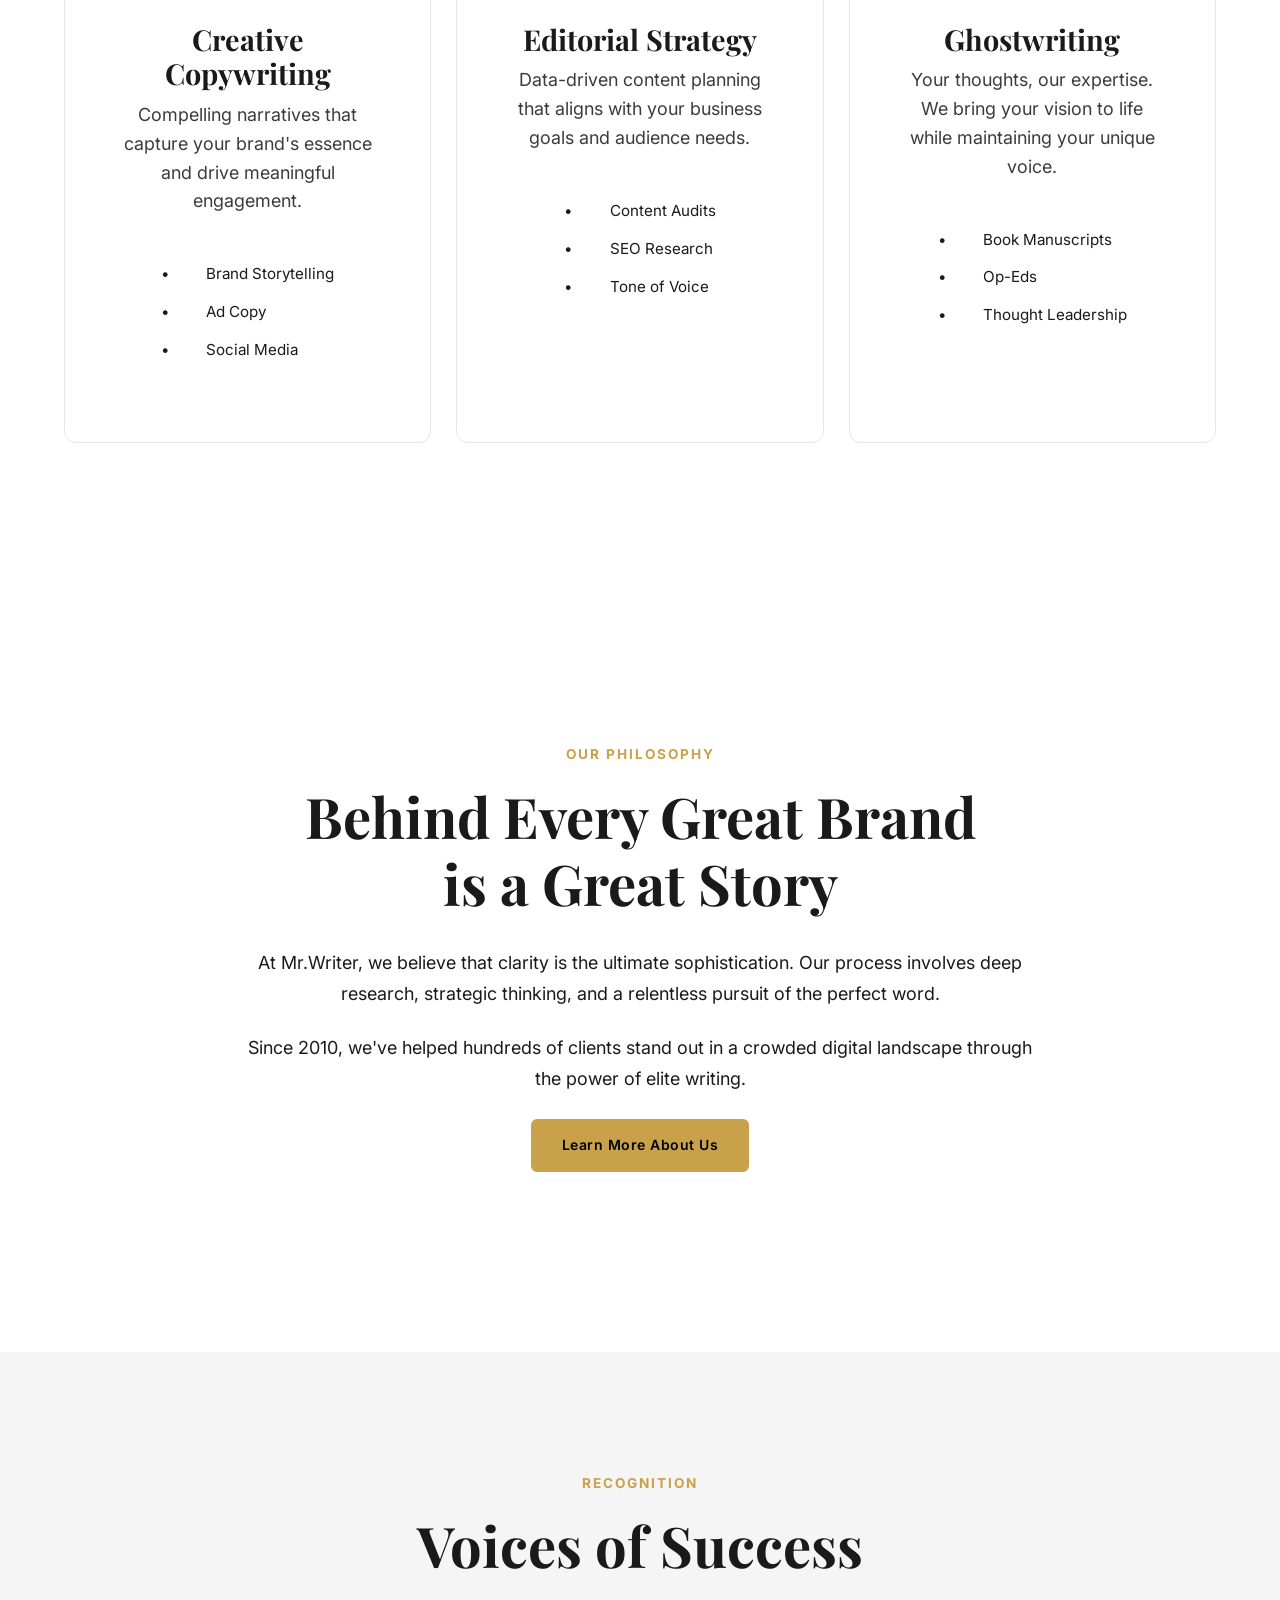
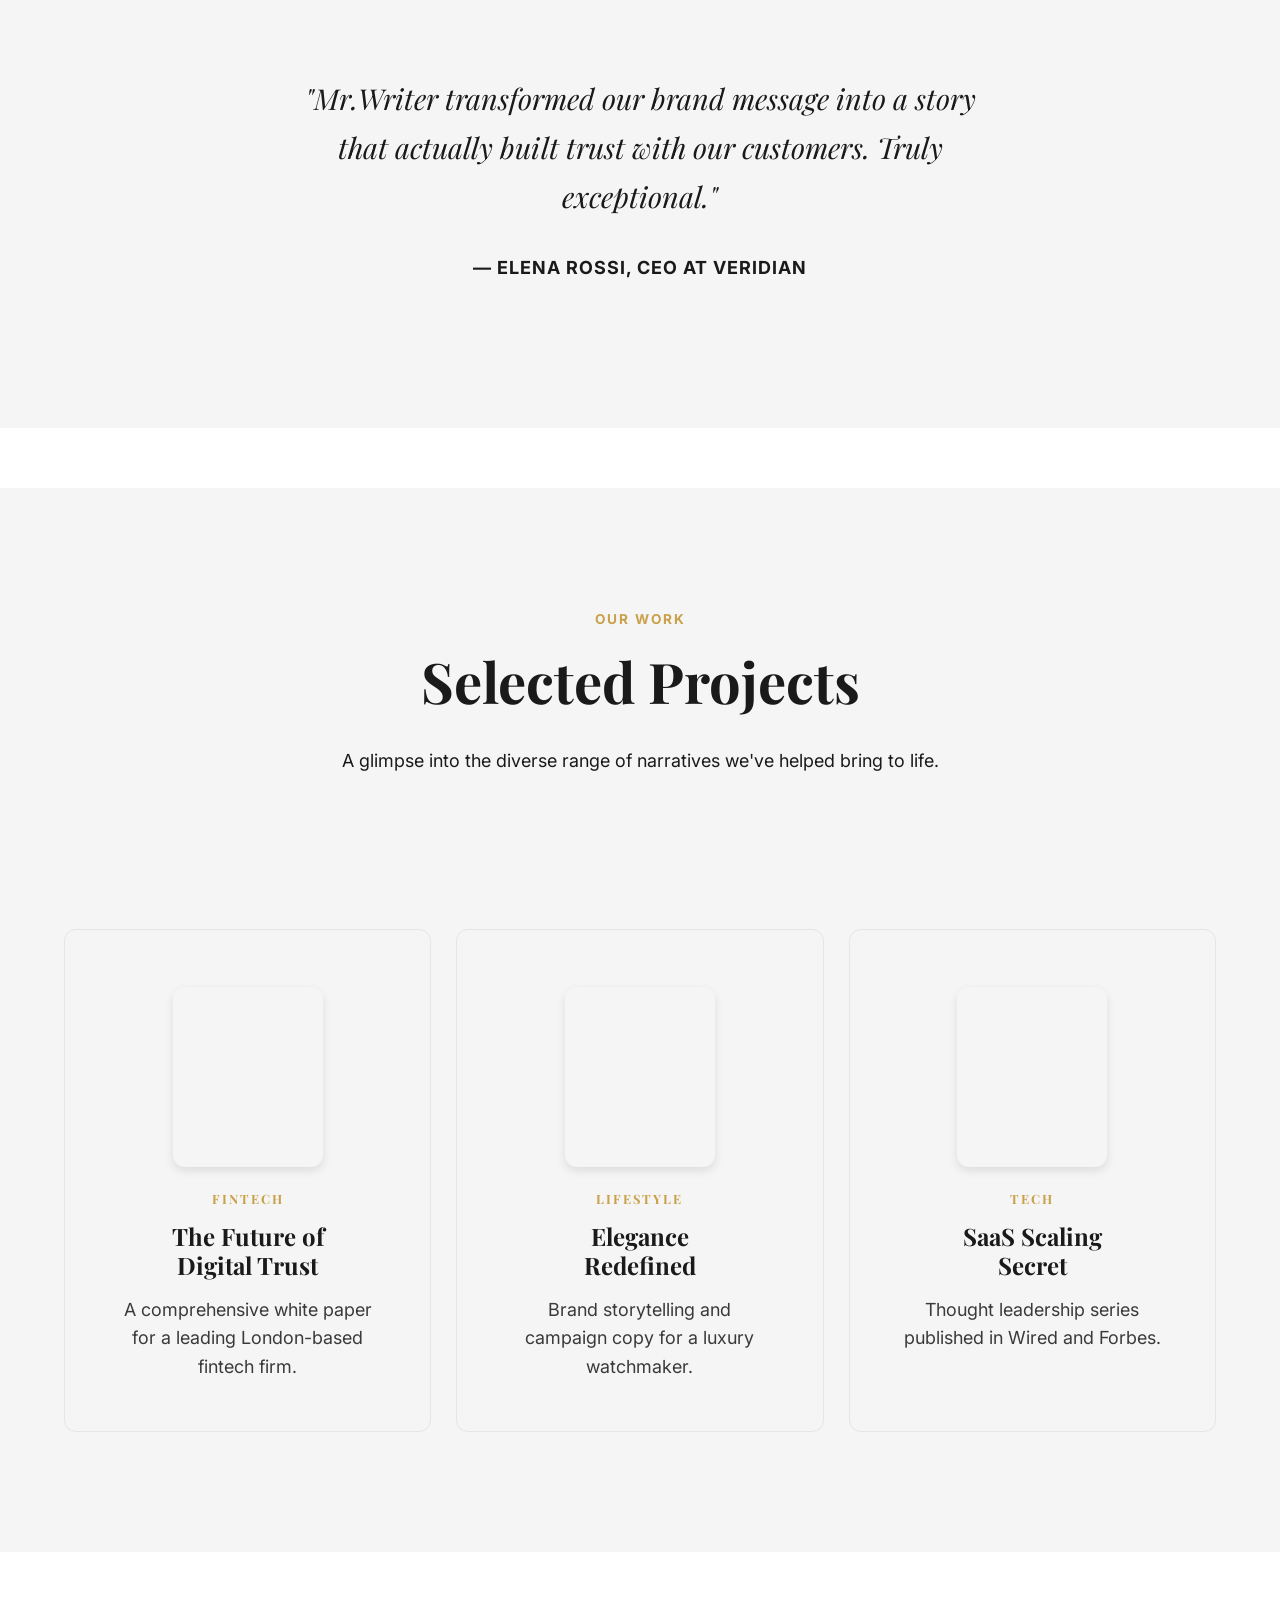
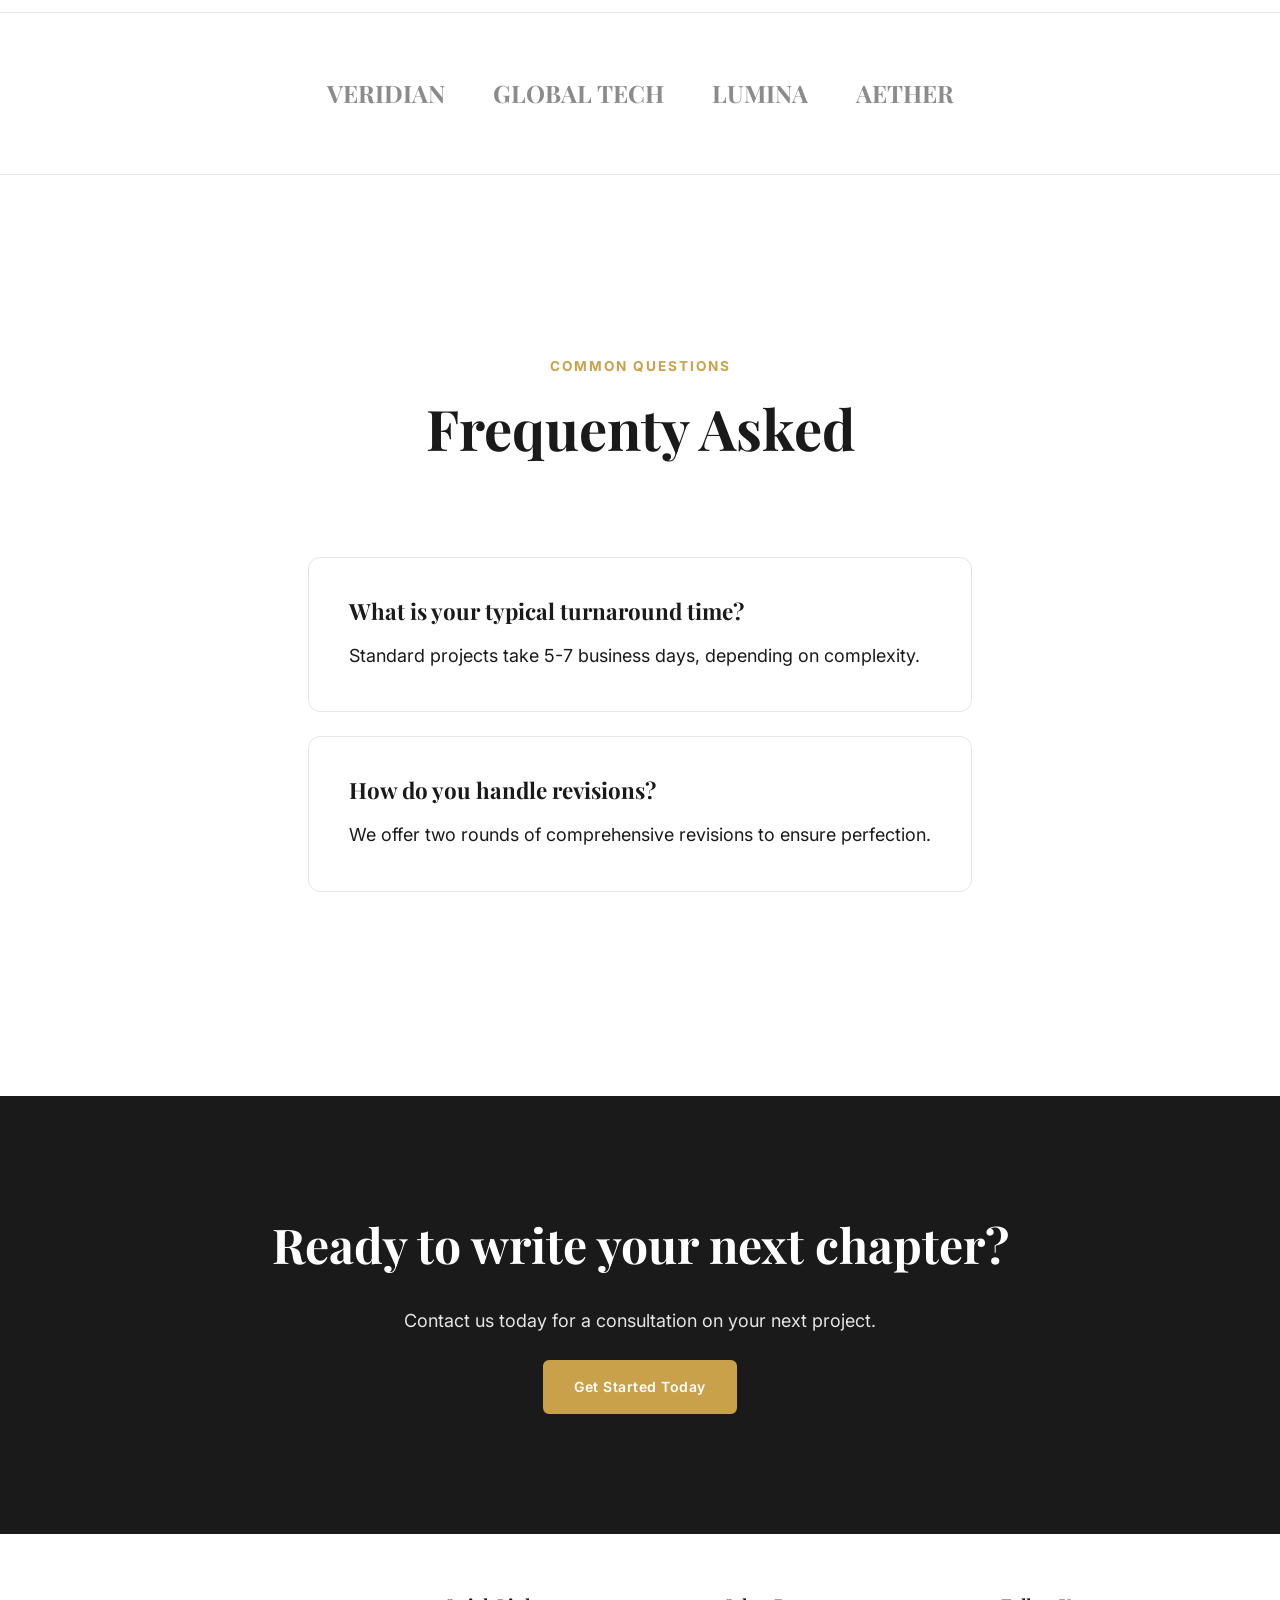
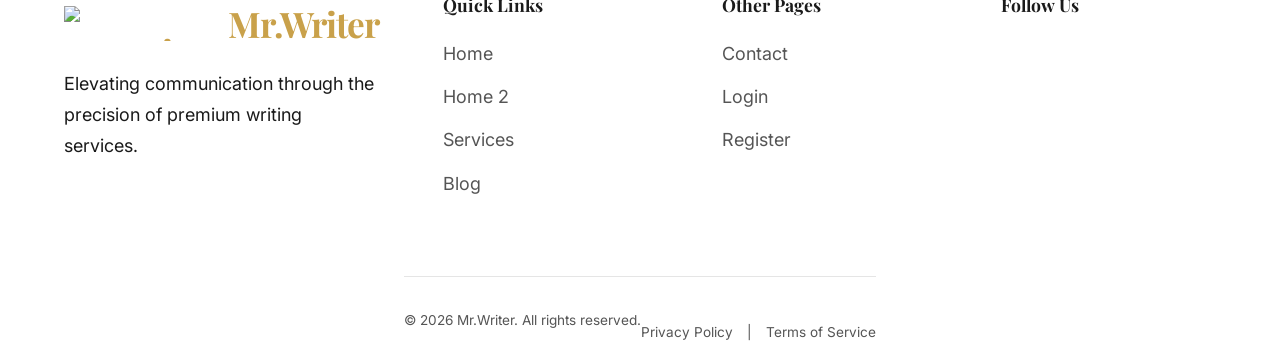
==== commit 93124dc2: "Update" ====
--- a/index.html
+++ b/index.html
@@ -75,60 +75,131 @@
 <!---------------------------Hero Section----------------------------->
         <!-- Hero Section -->
         <section class="hero">
-            <div class="hero-bg" style="background-image: url('https://cc-west-blog-assets.s3.amazonaws.com/uploads/2019/01/writer-skills-1-1.jpeg');"></div>
-            <div class="hero-overlay"></div>
-            <div class="container">
-                <div class="hero-content fade-up">
-                    <span class="hero-badge">The Art of the Pen</span>
-                    <h1>Transforming Ideas Into <br><span class="accent-text">Unforgettable Stories</span></h1>
-                    <p>We don't just write words. We craft experiences that resonate, inspire, and convert. Your vision deserves a voice that speaks with authority and elegance.</p>
-                    <div class="hero-btns">
-                        <a href="contact.html" class="btn-primary">Start Your Story</a>
-                        <a href="services.html" class="btn-secondary">Explore Services</a>
-                    </div>
-                </div>
-            </div>
-            <style>
-/* FIX FOR 360px */
-@media (max-width: 400px) {
-
-    .hero-content {
-        text-align: center;
-        padding: 0 15px;
-    }
-
-    .hero-content h1 {
-        font-size: 26px !important;
-        line-height: 1.3;
-        word-break: break-word;
-    }
-
-    .hero-content p {
-        font-size: 14px;
-    }
-
-    .hero-badge {
-        font-size: 12px;
-    }
-
-    .hero-btns {
-        display: flex;
-        flex-direction: column; /* stack buttons */
-        gap: 10px;
-        align-items: center;
-    }
-
-    .hero-btns a {
-        width: 90%;
-        text-align: center;
-    }
-
-    .hero {
-        overflow-x: hidden; /* prevent scroll */
-    }
-}
-</style>
-        </section>
+    
+    <div class="hero-bg" style="background-image: url('https://cc-west-blog-assets.s3.amazonaws.com/uploads/2019/01/writer-skills-1-1.jpeg');"></div>
+    <div class="hero-overlay"></div>
+
+    <div class="container">
+        <div class="hero-content fade-up">
+            
+            <span class="hero-badge" id="badgeText"></span>
+
+            <h1 id="mainTitle"></h1>
+
+            <p id="heroDesc"></p>
+
+            <div class="hero-btns">
+                <a href="contact.html" class="btn-primary">Start Your Story</a>
+                <a href="services.html" class="btn-secondary">Explore Services</a>
+            </div>
+
+        </div>
+    </div>
+
+    <!-- ALL IN ONE STYLE + SCRIPT -->
+    <style>
+        /* TYPE CURSOR */
+        .typing-cursor::after {
+            content: "|";
+            margin-left: 3px;
+            animation: blink 1s infinite;
+        }
+
+        @keyframes blink {
+            0%, 50%, 100% { opacity: 1; }
+            25%, 75% { opacity: 0; }
+        }
+
+        /* OPTIONAL: CENTER FIX */
+        .hero-content {
+            text-align: left;
+        }
+
+        /* MOBILE FIX */
+        @media (max-width: 400px) {
+
+            .hero-content {
+                text-align: center;
+                padding: 0 15px;
+            }
+
+            .hero-content h1 {
+                font-size: 24px !important;
+                line-height: 1.3;
+                word-break: break-word;
+                overflow-wrap: anywhere;
+            }
+
+            .hero-content p {
+                font-size: 14px;
+            }
+
+            .hero-badge {
+                font-size: 12px;
+            }
+
+            .hero-btns {
+                display: flex;
+                flex-direction: column;
+                gap: 10px;
+                align-items: center;
+            }
+
+            .hero-btns a {
+                width: 90%;
+                text-align: center;
+            }
+
+            .hero {
+                overflow-x: hidden;
+            }
+        }
+    </style>
+
+    <script>
+        function typeText(element, text, speed = 30, callback) {
+            let i = 0;
+            element.innerHTML = "";
+            element.classList.add("typing-cursor");
+
+            function typing() {
+                if (i < text.length) {
+                    element.innerHTML += text.charAt(i);
+                    i++;
+                    setTimeout(typing, speed);
+                } else {
+                    element.classList.remove("typing-cursor");
+                    if (callback) callback();
+                }
+            }
+
+            typing();
+        }
+
+        window.onload = function () {
+            const badge = document.getElementById("badgeText");
+            const title = document.getElementById("mainTitle");
+            const desc = document.getElementById("heroDesc");
+
+            const badgeText = "The Art of the Pen";
+            const titleMain = "Transforming Ideas Into ";
+            const accentText = "Unforgettable Stories";
+            const descText = "We don't just write words. We craft experiences that resonate, inspire, and convert. Your vision deserves a voice.";
+
+            typeText(badge, badgeText, 40, () => {
+                typeText(title, titleMain, 35, () => {
+                    title.innerHTML += "<br><span class='accent-text' id='accent'></span>";
+                    const accent = document.getElementById("accent");
+
+                    typeText(accent, accentText, 40, () => {
+                        typeText(desc, descText, 20);
+                    });
+                });
+            });
+        };
+    </script>
+
+</section>
 
 
 
--- a/assets/css/style.css
+++ b/assets/css/style.css
@@ -995,7 +995,18 @@
 
 @media (max-width: 360px) {
     .container {
-        padding: 0 1rem;
+        padding: 0 1.2rem;
+    }
+    .hero h1 {
+        font-size: 24px !important;
+        line-height: 1.3;
+        word-break: break-word;
+        overflow-wrap: anywhere;
+    }
+    .hero-content {
+        width: 100%;
+        max-width: 100%;
+        padding: 0 10px;
     }
 
     .footer-grid {
@@ -1288,4 +1299,131 @@
 .btn-email:hover {
     background: #e0e1dc;
     transform: translateY(-2px);
+}
+/* ===== PREMIUM CARD BASE ===== */
+.premium-card {
+    position: relative;
+    border-radius: 18px;
+    overflow: hidden;
+    transition: all 0.4s ease;
+    backdrop-filter: blur(12px);
+}
+
+/* LIGHT MODE */
+body.light .premium-card {
+    background: rgba(255, 255, 255, 0.7);
+    border: 1px solid rgba(0,0,0,0.08);
+}
+
+/* DARK MODE */
+body.dark .premium-card {
+    background: rgba(255, 255, 255, 0.05);
+    border: 1px solid rgba(255,255,255,0.1);
+}
+
+/* GOLD BORDER EFFECT */
+.premium-card::before {
+    content: "";
+    position: absolute;
+    inset: 0;
+    border-radius: 18px;
+    padding: 1px;
+    background: linear-gradient(120deg, transparent, var(--accent-color), transparent);
+    -webkit-mask:
+        linear-gradient(#000 0 0) content-box,
+        linear-gradient(#000 0 0);
+    -webkit-mask-composite: xor;
+    pointer-events: none;
+}
+
+/* ===== IMAGE ===== */
+.card-image {
+    height: 180px;
+    overflow: hidden;
+}
+
+.card-image img {
+    width: 100%;
+    height: 100%;
+    object-fit: cover;
+    transition: transform 0.6s ease;
+}
+
+/* ===== CONTENT ===== */
+.card-content {
+    padding: 24px;
+}
+
+.card-content h3 {
+    font-family: var(--font-serif);
+    margin: 10px 0;
+}
+
+.card-content p {
+    opacity: 0.85;
+    line-height: 1.6;
+}
+
+/* ===== ICON ===== */
+.card-content i {
+    font-size: 22px;
+    color: var(--accent-color);
+}
+
+/* ===== LIST ===== */
+.card-content ul {
+    margin-top: 15px;
+}
+
+.card-content li {
+    margin-bottom: 8px;
+    font-size: 14px;
+}
+
+.card-content li i {
+    color: var(--accent-color);
+    margin-right: 6px;
+}
+
+/* ===== HOVER EFFECT ===== */
+.premium-card:hover {
+    transform: translateY(-10px) scale(1.02);
+}
+
+.premium-card:hover img {
+    transform: scale(1.1);
+}
+
+/* ===== PROCESS SPECIAL ===== */
+.process-card {
+    text-align: center;
+}
+
+/* NUMBER BADGE */
+.process-number {
+    position: absolute;
+    top: 15px;
+    right: 15px;
+    font-size: 22px;
+    font-family: var(--font-serif);
+    color: var(--accent-bold);
+    background: rgba(0,0,0,0.4);
+    padding: 6px 12px;
+    border-radius: 10px;
+}
+
+/* LIGHT MODE NUMBER */
+body.light .process-number {
+    background: rgba(255,255,255,0.8);
+    color: var(--accent-color);
+}
+
+/* DARK MODE TEXT FIX */
+body.dark .card-content p {
+    color: rgba(255,255,255,0.7);
+}
+
+/* LIGHT MODE TEXT FIX */
+body.light .card-content p {
+    color: rgba(0,0,0,0.7);
 }
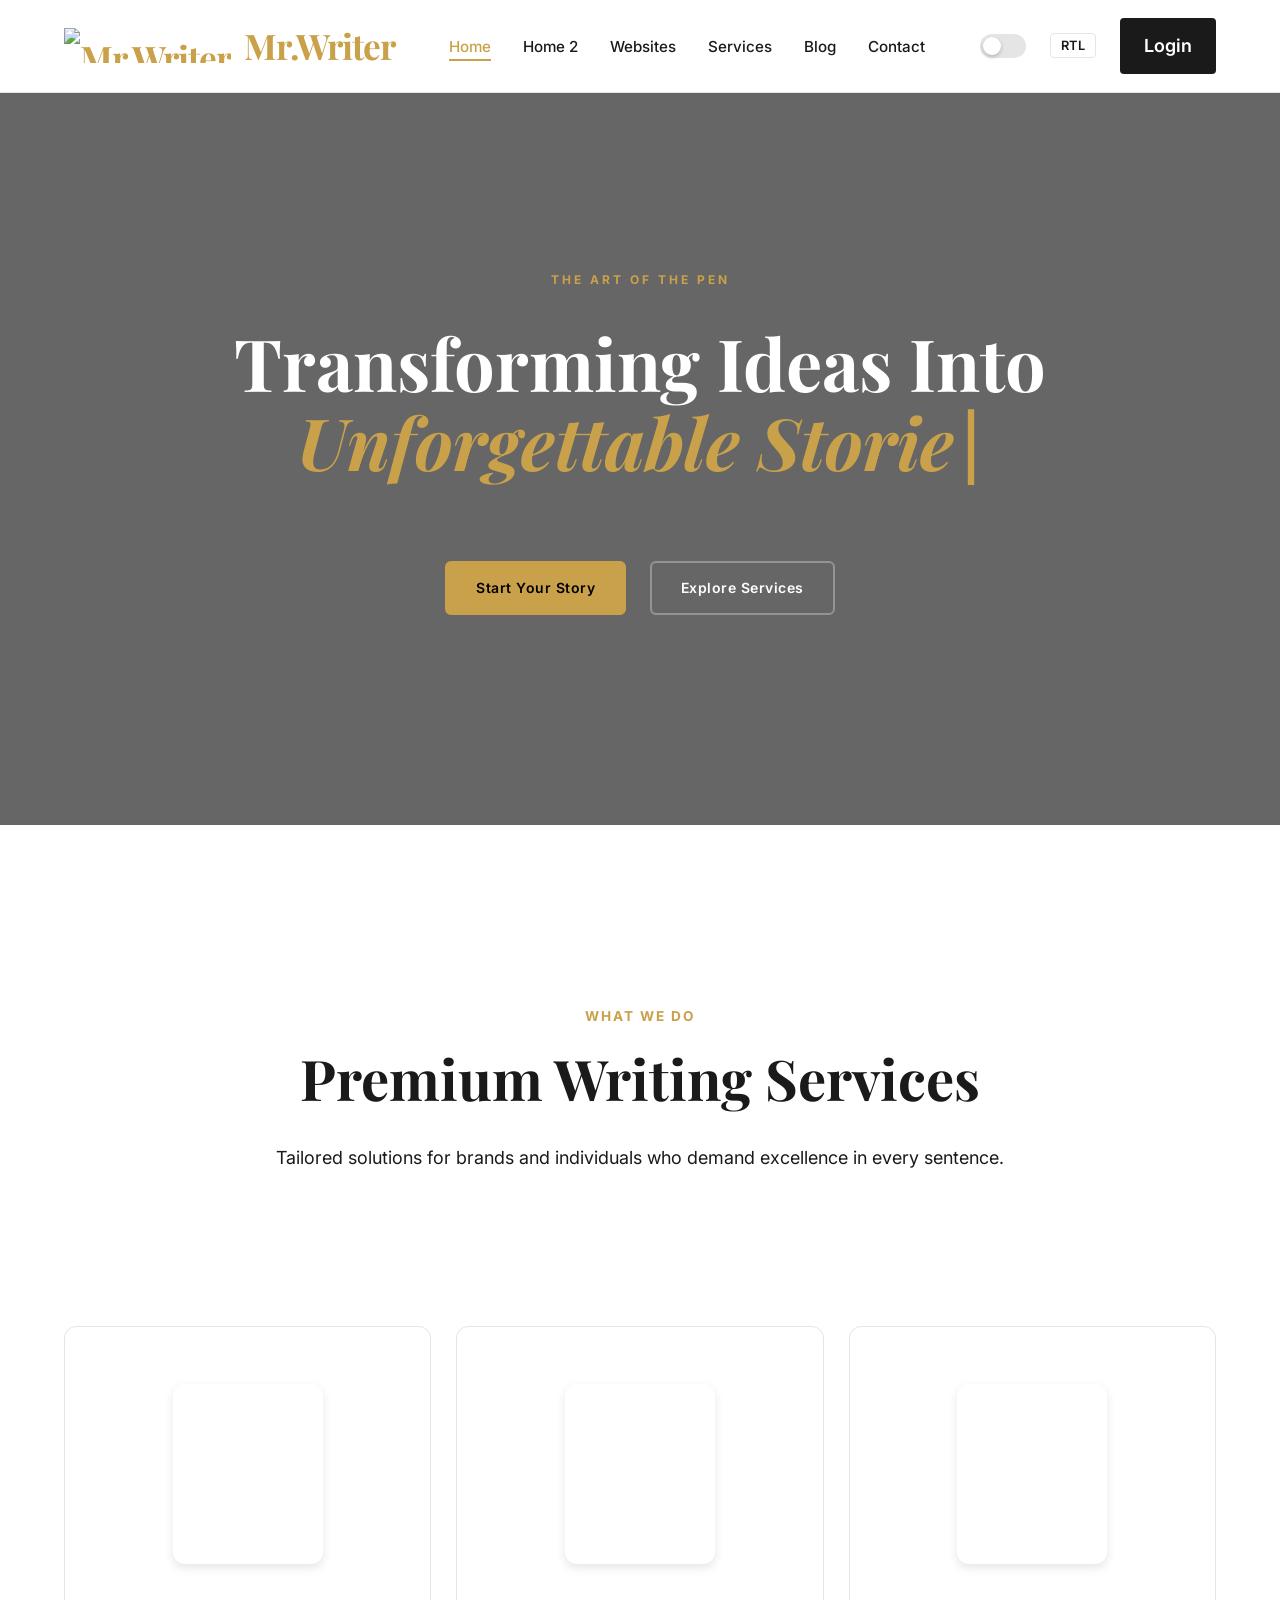
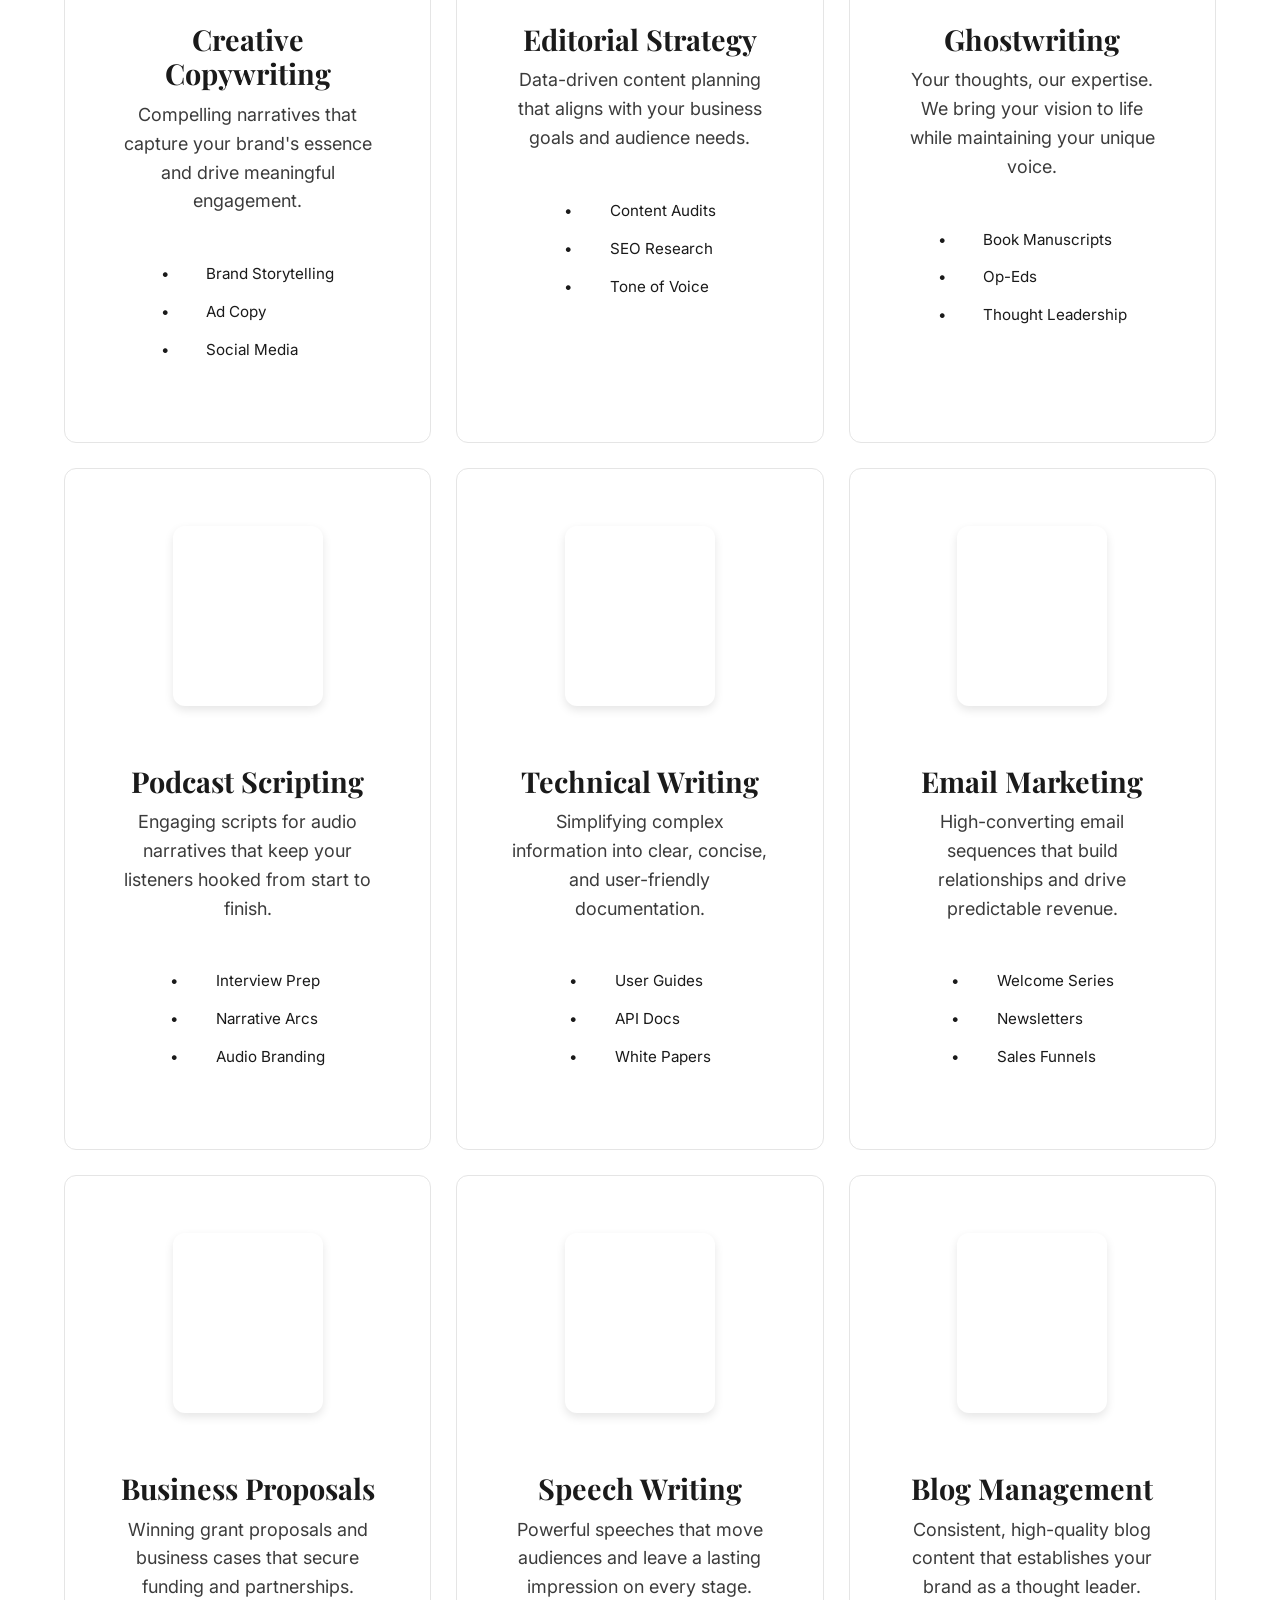
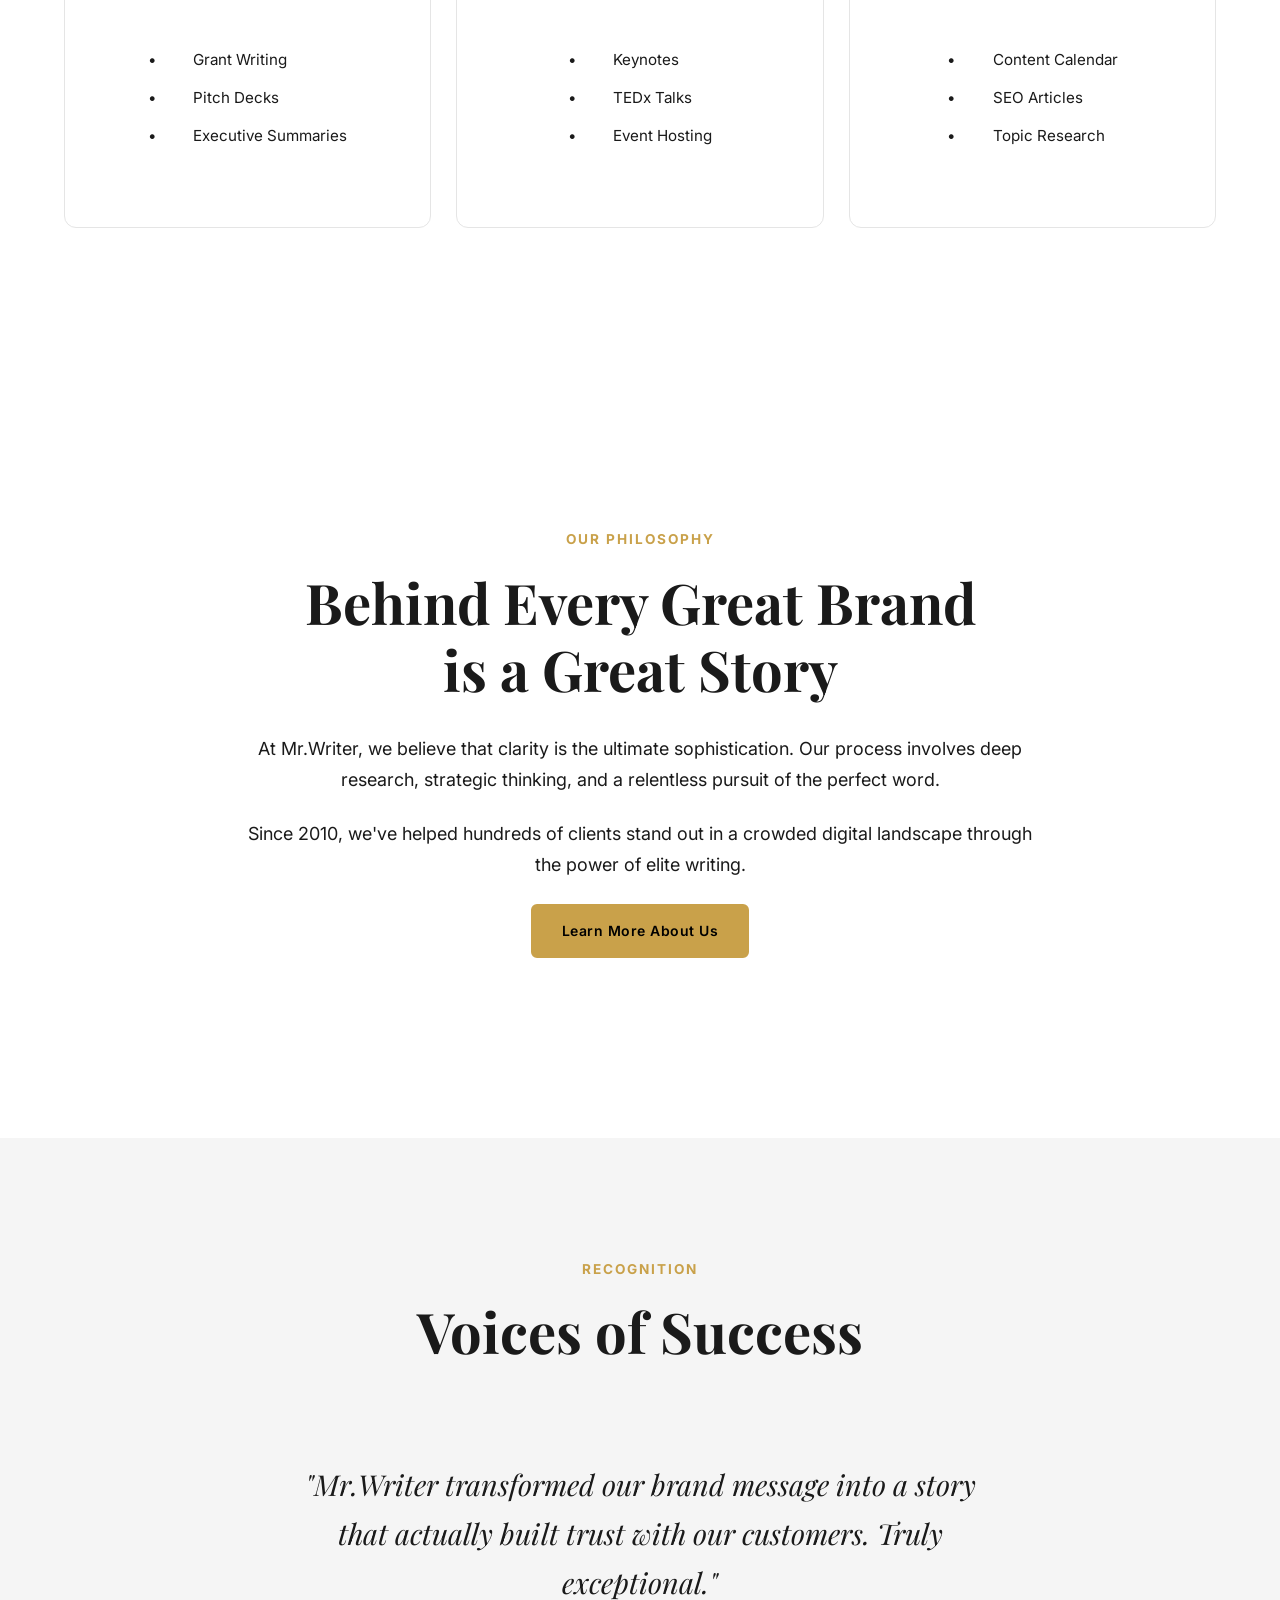
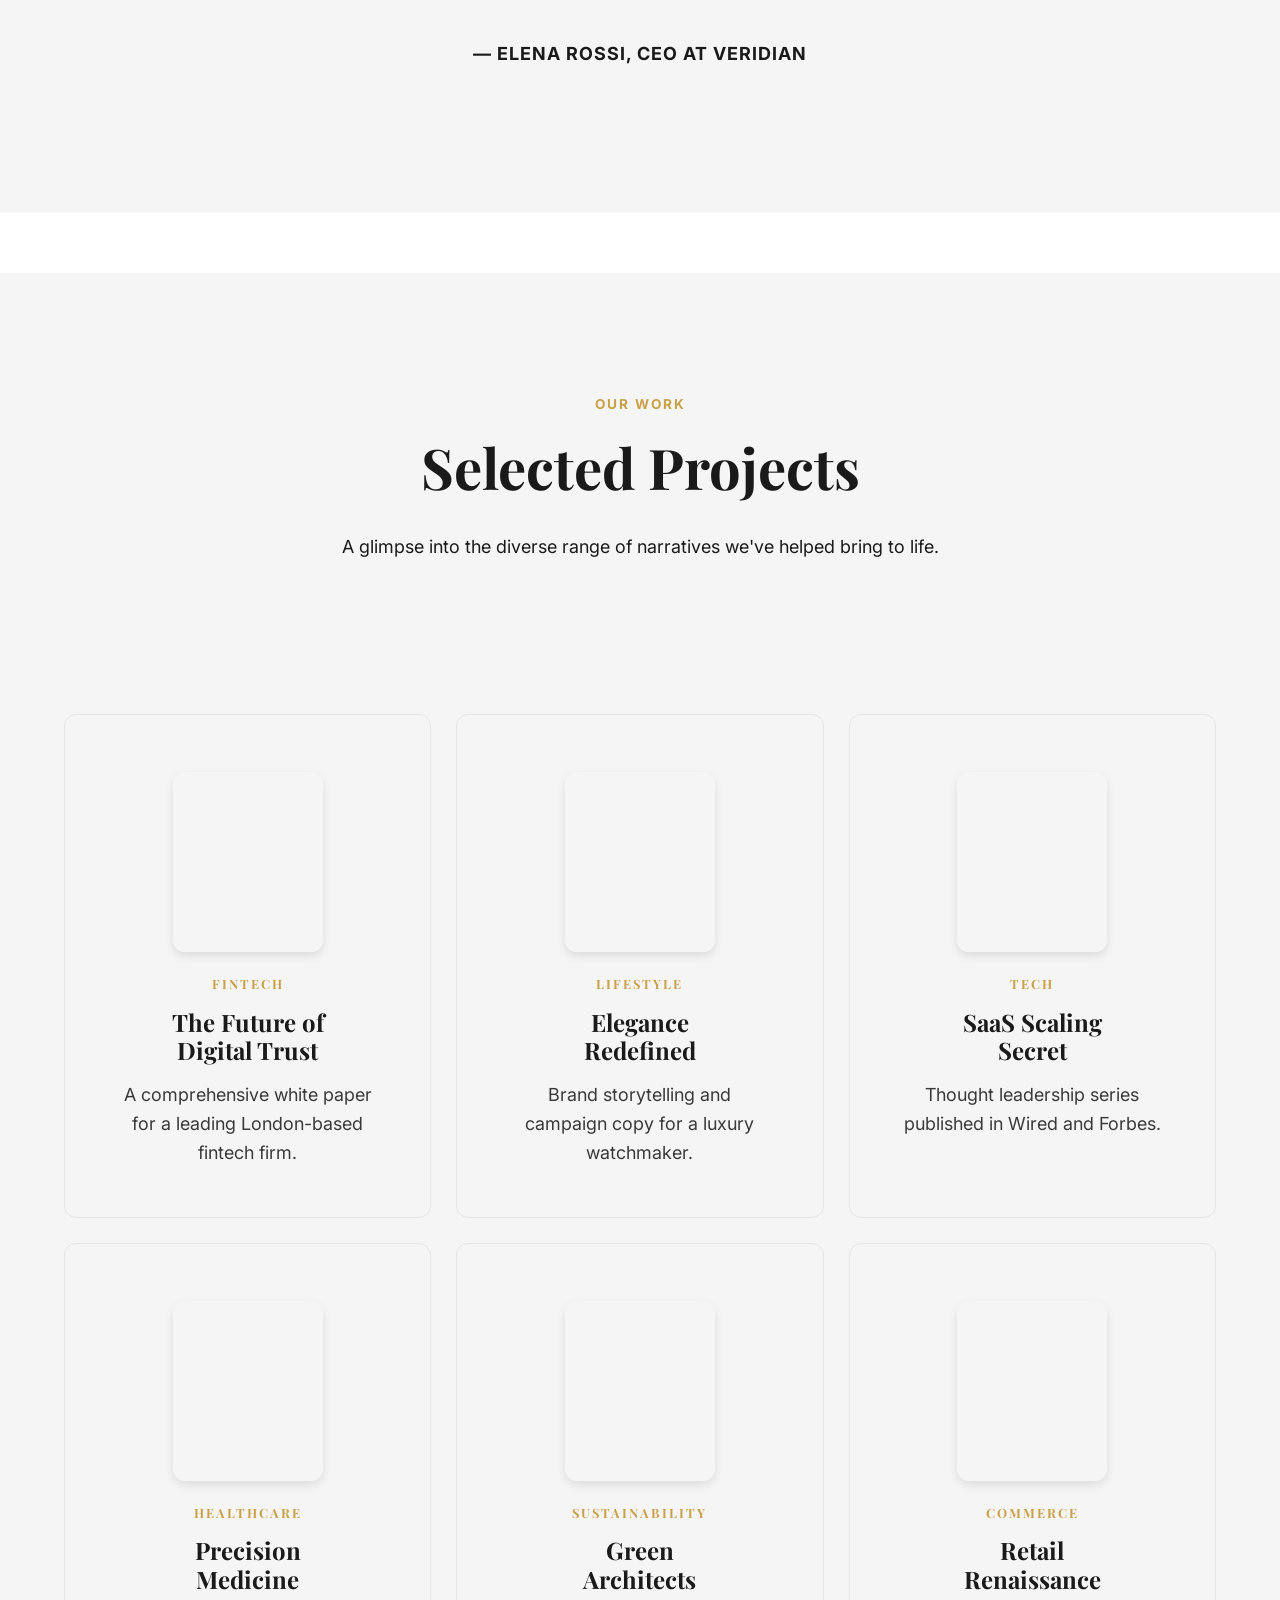
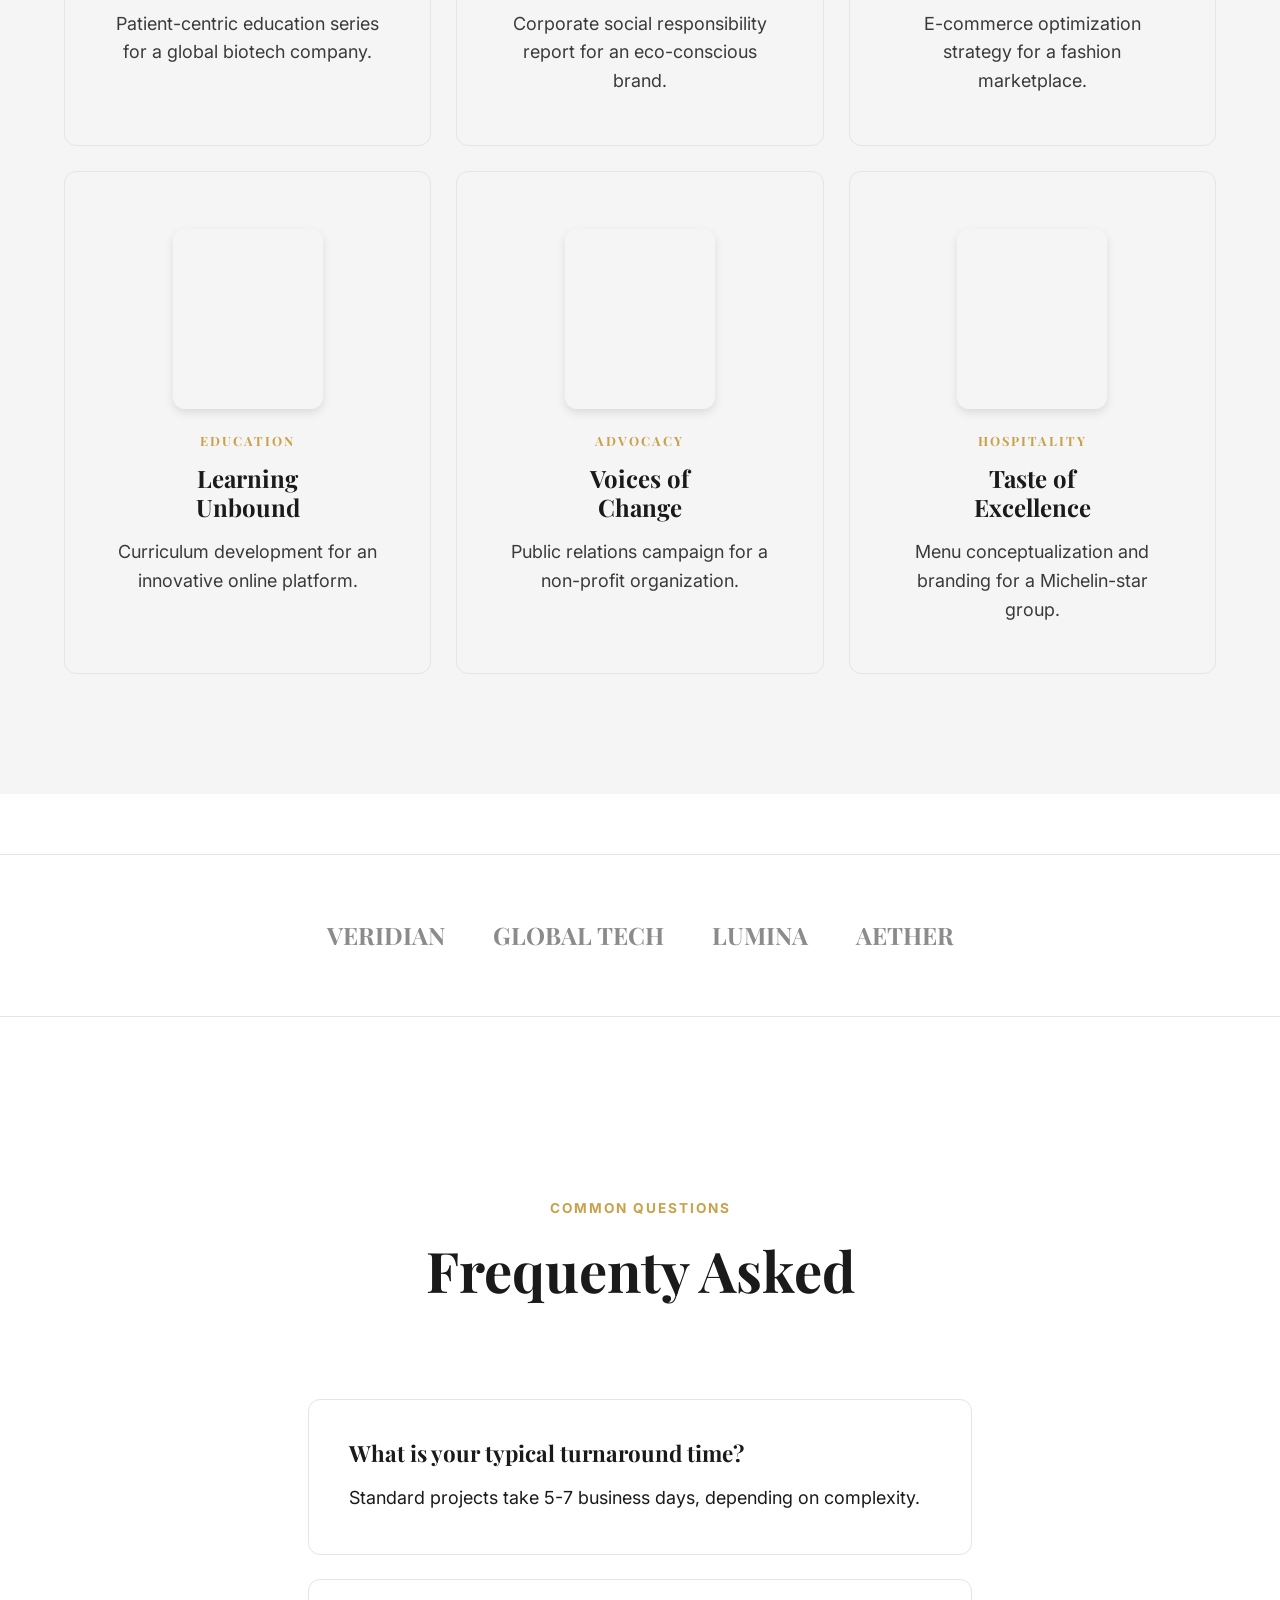
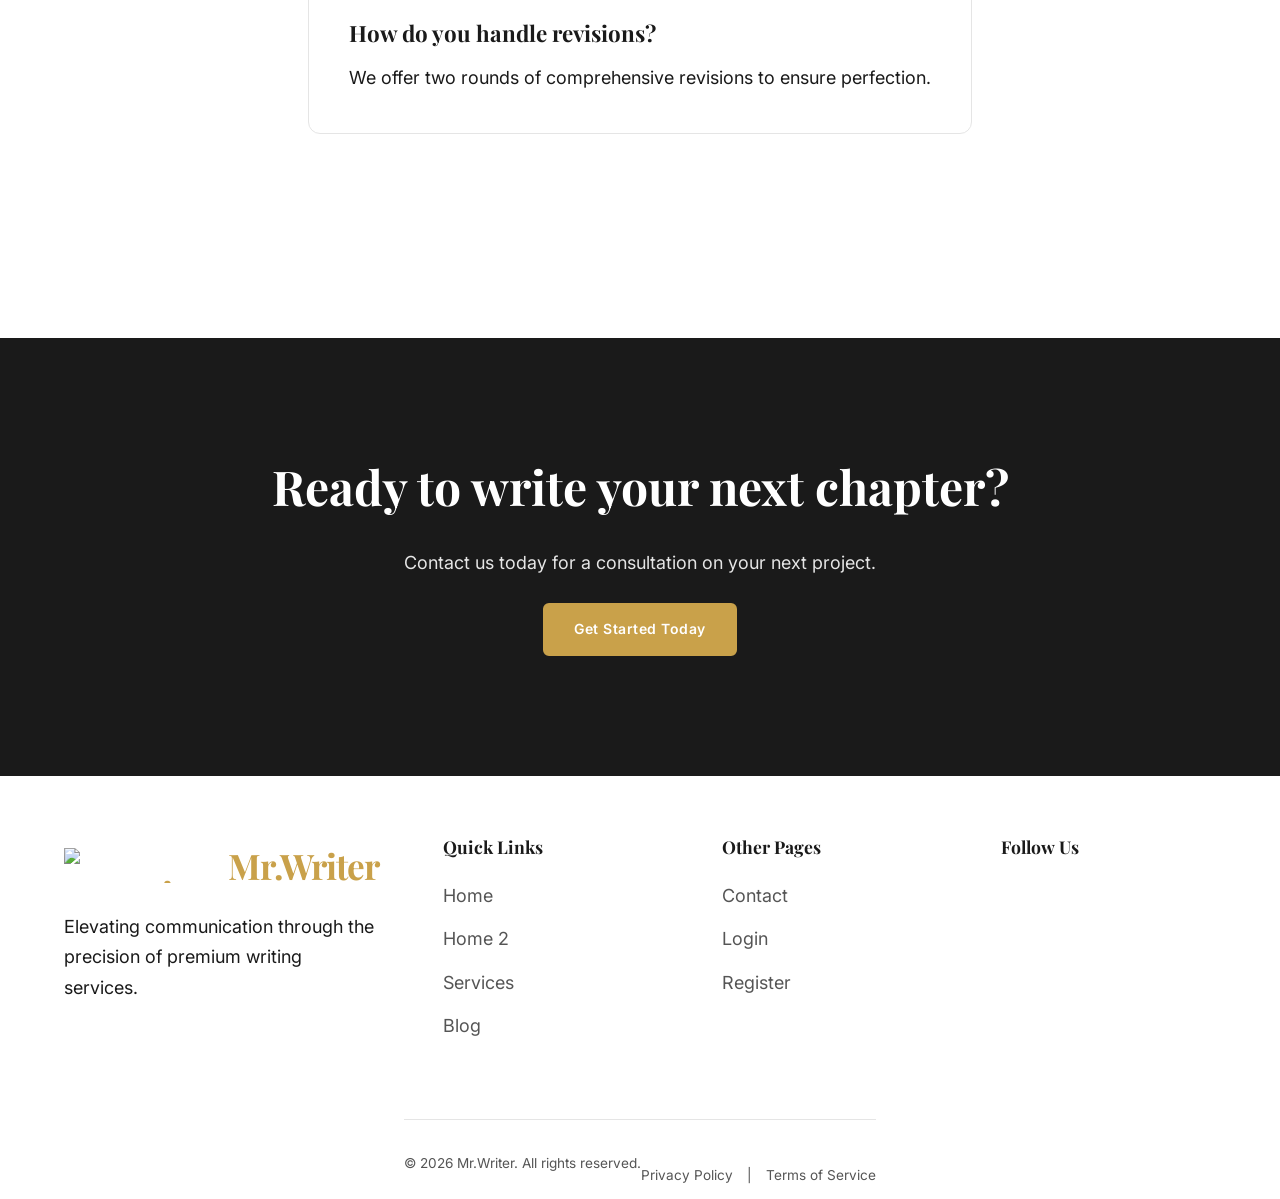
==== commit 9e0803ca: "U" ====
--- a/index.html
+++ b/index.html
@@ -19,6 +19,7 @@
             <ul class="nav-links">
                 <li><a href="index.html" class="active">Home</a></li>
                 <li><a href="home2.html">Home 2</a></li>
+                <li><a href="websites.html">Websites</a></li>
                 <li><a href="services.html">Services</a></li>
                 <li><a href="blog.html">Blog</a></li>
                 <li><a href="contact.html">Contact</a></li>
@@ -48,6 +49,7 @@
         <ul class="mobile-links">
             <li><a href="index.html" class="active">Home</a></li>
             <li><a href="home2.html">Home 2</a></li>
+            <li><a href="websites.html">Websites</a></li>
             <li><a href="services.html">Services</a></li>
             <li><a href="blog.html">Blog</a></li>
             <li><a href="contact.html">Contact</a></li>
@@ -217,7 +219,7 @@
 
                 <div class="card-grid">
                     <div class="card fade-up">
-                        <div class="card-image" style="background-image: url('https://imgproxy.domestika.org/unsafe/w:1200/rs:fill/plain/src://blog-post-open-graph-covers/000/008/105/8105-original.jpeg?1624456507');"></div>
+                        <div class="card-image" style="background-image: url('https://images.unsplash.com/photo-1455390582262-044cdead277a?auto=format&fit=crop&q=80&w=600');"></div>
                         <div class="card-content">
                             <i class="ri-quill-pen-line"></i>
                             <h3>Creative Copywriting</h3>
@@ -254,6 +256,90 @@
                                 <li><i class="ri-check-line"></i> Book Manuscripts</li>
                                 <li><i class="ri-check-line"></i> Op-Eds</li>
                                 <li><i class="ri-check-line"></i> Thought Leadership</li>
+                            </ul>
+                        </div>
+                    </div>
+
+                    <div class="card fade-up">
+                        <div class="card-image" style="background-image: url('https://images.unsplash.com/photo-1488190211105-8b0e65b80b4e?auto=format&fit=crop&q=80&w=600');"></div>
+                        <div class="card-content">
+                            <i class="ri-headphone-line"></i>
+                            <h3>Podcast Scripting</h3>
+                            <p>Engaging scripts for audio narratives that keep your listeners hooked from start to finish.</p>
+                            <ul>
+                                <li><i class="ri-check-line"></i> Interview Prep</li>
+                                <li><i class="ri-check-line"></i> Narrative Arcs</li>
+                                <li><i class="ri-check-line"></i> Audio Branding</li>
+                            </ul>
+                        </div>
+                    </div>
+
+                    <div class="card fade-up">
+                        <div class="card-image" style="background-image: url('https://images.unsplash.com/photo-1496065187959-7f07b8353c55?auto=format&fit=crop&q=80&w=600');"></div>
+                        <div class="card-content">
+                            <i class="ri-global-line"></i>
+                            <h3>Technical Writing</h3>
+                            <p>Simplifying complex information into clear, concise, and user-friendly documentation.</p>
+                            <ul>
+                                <li><i class="ri-check-line"></i> User Guides</li>
+                                <li><i class="ri-check-line"></i> API Docs</li>
+                                <li><i class="ri-check-line"></i> White Papers</li>
+                            </ul>
+                        </div>
+                    </div>
+
+                    <div class="card fade-up">
+                        <div class="card-image" style="background-image: url('https://images.unsplash.com/photo-1542435503-956c469947f6?auto=format&fit=crop&q=80&w=600');"></div>
+                        <div class="card-content">
+                            <i class="ri-mail-send-line"></i>
+                            <h3>Email Marketing</h3>
+                            <p>High-converting email sequences that build relationships and drive predictable revenue.</p>
+                            <ul>
+                                <li><i class="ri-check-line"></i> Welcome Series</li>
+                                <li><i class="ri-check-line"></i> Newsletters</li>
+                                <li><i class="ri-check-line"></i> Sales Funnels</li>
+                            </ul>
+                        </div>
+                    </div>
+
+                    <div class="card fade-up">
+                        <div class="card-image" style="background-image: url('https://images.unsplash.com/photo-1552664730-d307ca884978?auto=format&fit=crop&q=80&w=600');"></div>
+                        <div class="card-content">
+                            <i class="ri-briefcase-line"></i>
+                            <h3>Business Proposals</h3>
+                            <p>Winning grant proposals and business cases that secure funding and partnerships.</p>
+                            <ul>
+                                <li><i class="ri-check-line"></i> Grant Writing</li>
+                                <li><i class="ri-check-line"></i> Pitch Decks</li>
+                                <li><i class="ri-check-line"></i> Executive Summaries</li>
+                            </ul>
+                        </div>
+                    </div>
+
+                    <div class="card fade-up">
+                        <div class="card-image" style="background-image: url('https://images.unsplash.com/photo-1434030216411-0b793f4b4173?auto=format&fit=crop&q=80&w=600');"></div>
+                        <div class="card-content">
+                            <i class="ri-chat-voice-line"></i>
+                            <h3>Speech Writing</h3>
+                            <p>Powerful speeches that move audiences and leave a lasting impression on every stage.</p>
+                            <ul>
+                                <li><i class="ri-check-line"></i> Keynotes</li>
+                                <li><i class="ri-check-line"></i> TEDx Talks</li>
+                                <li><i class="ri-check-line"></i> Event Hosting</li>
+                            </ul>
+                        </div>
+                    </div>
+
+                    <div class="card fade-up">
+                        <div class="card-image" style="background-image: url('https://images.unsplash.com/photo-1499750310107-5fef28a66643?auto=format&fit=crop&q=80&w=600');"></div>
+                        <div class="card-content">
+                            <i class="ri-article-line"></i>
+                            <h3>Blog Management</h3>
+                            <p>Consistent, high-quality blog content that establishes your brand as a thought leader.</p>
+                            <ul>
+                                <li><i class="ri-check-line"></i> Content Calendar</li>
+                                <li><i class="ri-check-line"></i> SEO Articles</li>
+                                <li><i class="ri-check-line"></i> Topic Research</li>
                             </ul>
                         </div>
                     </div>
@@ -308,7 +394,7 @@
                 </div>
                 <div class="card-grid">
                     <div class="card fade-up">
-                        <div class="card-image" style="background-image: url('https://encrypted-tbn0.gstatic.com/images?q=tbn:ANd9GcS9AGq-sapEXLkCnV1V4avyU-AapPhDjfvSoA&s');"></div>
+                        <div class="card-image" style="background-image: url('https://images.unsplash.com/photo-1551288049-bebda4e38f71?auto=format&fit=crop&q=80&w=600');"></div>
                         <div class="card-content">
                             <h4 style="color: var(--accent-color); font-size: 0.8rem; margin-bottom: 0.5rem; text-transform: uppercase; letter-spacing: 2px;">FINTECH</h4>
                             <h3 style="margin: 0.5rem 0 1rem; font-size: 1.5rem;">The Future of <br>Digital Trust</h3>
@@ -324,11 +410,59 @@
                         </div>
                     </div>
                     <div class="card fade-up">
-                        <div class="card-image" style="background-image: url('https://www.rheal.com/assets/images/blog/OperationalEfficiencySaaS/1.jpg');"></div>
+                        <div class="card-image" style="background-image: url('https://images.unsplash.com/photo-1460925895917-afdab827c52f?auto=format&fit=crop&q=80&w=600');"></div>
                         <div class="card-content">
                             <h4 style="color: var(--accent-color); font-size: 0.8rem; margin-bottom: 0.5rem; text-transform: uppercase; letter-spacing: 2px;">TECH</h4>
                             <h3 style="margin: 0.5rem 0 1rem; font-size: 1.5rem;">SaaS Scaling <br>Secret</h3>
                             <p style="margin-bottom: 0;">Thought leadership series published in Wired and Forbes.</p>
+                        </div>
+                    </div>
+                    <div class="card fade-up">
+                        <div class="card-image" style="background-image: url('https://images.unsplash.com/photo-1526628953301-3e589a6a8b74?auto=format&fit=crop&q=80&w=600');"></div>
+                        <div class="card-content">
+                            <h4 style="color: var(--accent-color); font-size: 0.8rem; margin-bottom: 0.5rem; text-transform: uppercase; letter-spacing: 2px;">HEALTHCARE</h4>
+                            <h3 style="margin: 0.5rem 0 1rem; font-size: 1.5rem;">Precision <br>Medicine</h3>
+                            <p style="margin-bottom: 0;">Patient-centric education series for a global biotech company.</p>
+                        </div>
+                    </div>
+                    <div class="card fade-up">
+                        <div class="card-image" style="background-image: url('https://images.unsplash.com/photo-1516321318423-f06f85e504b3?auto=format&fit=crop&q=80&w=600');"></div>
+                        <div class="card-content">
+                            <h4 style="color: var(--accent-color); font-size: 0.8rem; margin-bottom: 0.5rem; text-transform: uppercase; letter-spacing: 2px;">SUSTAINABILITY</h4>
+                            <h3 style="margin: 0.5rem 0 1rem; font-size: 1.5rem;">Green <br>Architects</h3>
+                            <p style="margin-bottom: 0;">Corporate social responsibility report for an eco-conscious brand.</p>
+                        </div>
+                    </div>
+                    <div class="card fade-up">
+                        <div class="card-image" style="background-image: url('https://images.unsplash.com/photo-1556742044-3c52d6e88c62?auto=format&fit=crop&q=80&w=600');"></div>
+                        <div class="card-content">
+                            <h4 style="color: var(--accent-color); font-size: 0.8rem; margin-bottom: 0.5rem; text-transform: uppercase; letter-spacing: 2px;">COMMERCE</h4>
+                            <h3 style="margin: 0.5rem 0 1rem; font-size: 1.5rem;">Retail <br>Renaissance</h3>
+                            <p style="margin-bottom: 0;">E-commerce optimization strategy for a fashion marketplace.</p>
+                        </div>
+                    </div>
+                    <div class="card fade-up">
+                        <div class="card-image" style="background-image: url('https://images.unsplash.com/photo-1521737604893-d14cc237f11d?auto=format&fit=crop&q=80&w=600');"></div>
+                        <div class="card-content">
+                            <h4 style="color: var(--accent-color); font-size: 0.8rem; margin-bottom: 0.5rem; text-transform: uppercase; letter-spacing: 2px;">EDUCATION</h4>
+                            <h3 style="margin: 0.5rem 0 1rem; font-size: 1.5rem;">Learning <br>Unbound</h3>
+                            <p style="margin-bottom: 0;">Curriculum development for an innovative online platform.</p>
+                        </div>
+                    </div>
+                    <div class="card fade-up">
+                        <div class="card-image" style="background-image: url('https://images.unsplash.com/photo-1557804506-669a67965ba0?auto=format&fit=crop&q=80&w=600');"></div>
+                        <div class="card-content">
+                            <h4 style="color: var(--accent-color); font-size: 0.8rem; margin-bottom: 0.5rem; text-transform: uppercase; letter-spacing: 2px;">ADVOCACY</h4>
+                            <h3 style="margin: 0.5rem 0 1rem; font-size: 1.5rem;">Voices of <br>Change</h3>
+                            <p style="margin-bottom: 0;">Public relations campaign for a non-profit organization.</p>
+                        </div>
+                    </div>
+                    <div class="card fade-up">
+                        <div class="card-image" style="background-image: url('https://images.unsplash.com/photo-1454165833767-027ffea7025c?auto=format&fit=crop&q=80&w=600');"></div>
+                        <div class="card-content">
+                            <h4 style="color: var(--accent-color); font-size: 0.8rem; margin-bottom: 0.5rem; text-transform: uppercase; letter-spacing: 2px;">HOSPITALITY</h4>
+                            <h3 style="margin: 0.5rem 0 1rem; font-size: 1.5rem;">Taste of <br>Excellence</h3>
+                            <p style="margin-bottom: 0;">Menu conceptualization and branding for a Michelin-star group.</p>
                         </div>
                     </div>
                 </div>
--- a/assets/css/style.css
+++ b/assets/css/style.css
@@ -265,10 +265,9 @@
 .card-grid {
     display: grid;
     grid-template-columns: repeat(3, 1fr);
-    gap: 3rem;
+    gap: 2.5rem;
     margin-top: 4rem;
     width: 100%;
-    justify-content: center;
 }
 
 .card {
@@ -664,13 +663,8 @@
     }
 
     .card-grid {
-        grid-template-columns: repeat(2, 1fr);
-    }
-
-    .card:nth-child(3):last-child {
-        grid-column: span 2;
-        max-width: 600px;
-        justify-self: center;
+        grid-template-columns: repeat(3, 1fr);
+        gap: 2rem;
     }
 
     .footer-grid {
@@ -694,17 +688,12 @@
     }
 
     .card-grid {
-        grid-template-columns: 1fr;
-    }
-
-    .card:nth-child(3):last-child {
-        grid-column: span 1;
-        max-width: 100%;
+        grid-template-columns: repeat(2, 1fr);
+        gap: 1.5rem;
     }
 
     .footer-grid {
         grid-template-columns: 1fr 1fr !important;
-        /* Keep 2 cols at 768px for better symmetry */
         text-align: left;
         gap: 2rem;
     }
@@ -715,6 +704,12 @@
 
     .footer-col .social-links {
         justify-content: flex-start !important;
+    }
+}
+
+@media (max-width: 480px) {
+    .card-grid {
+        grid-template-columns: 1fr;
     }
 }
 
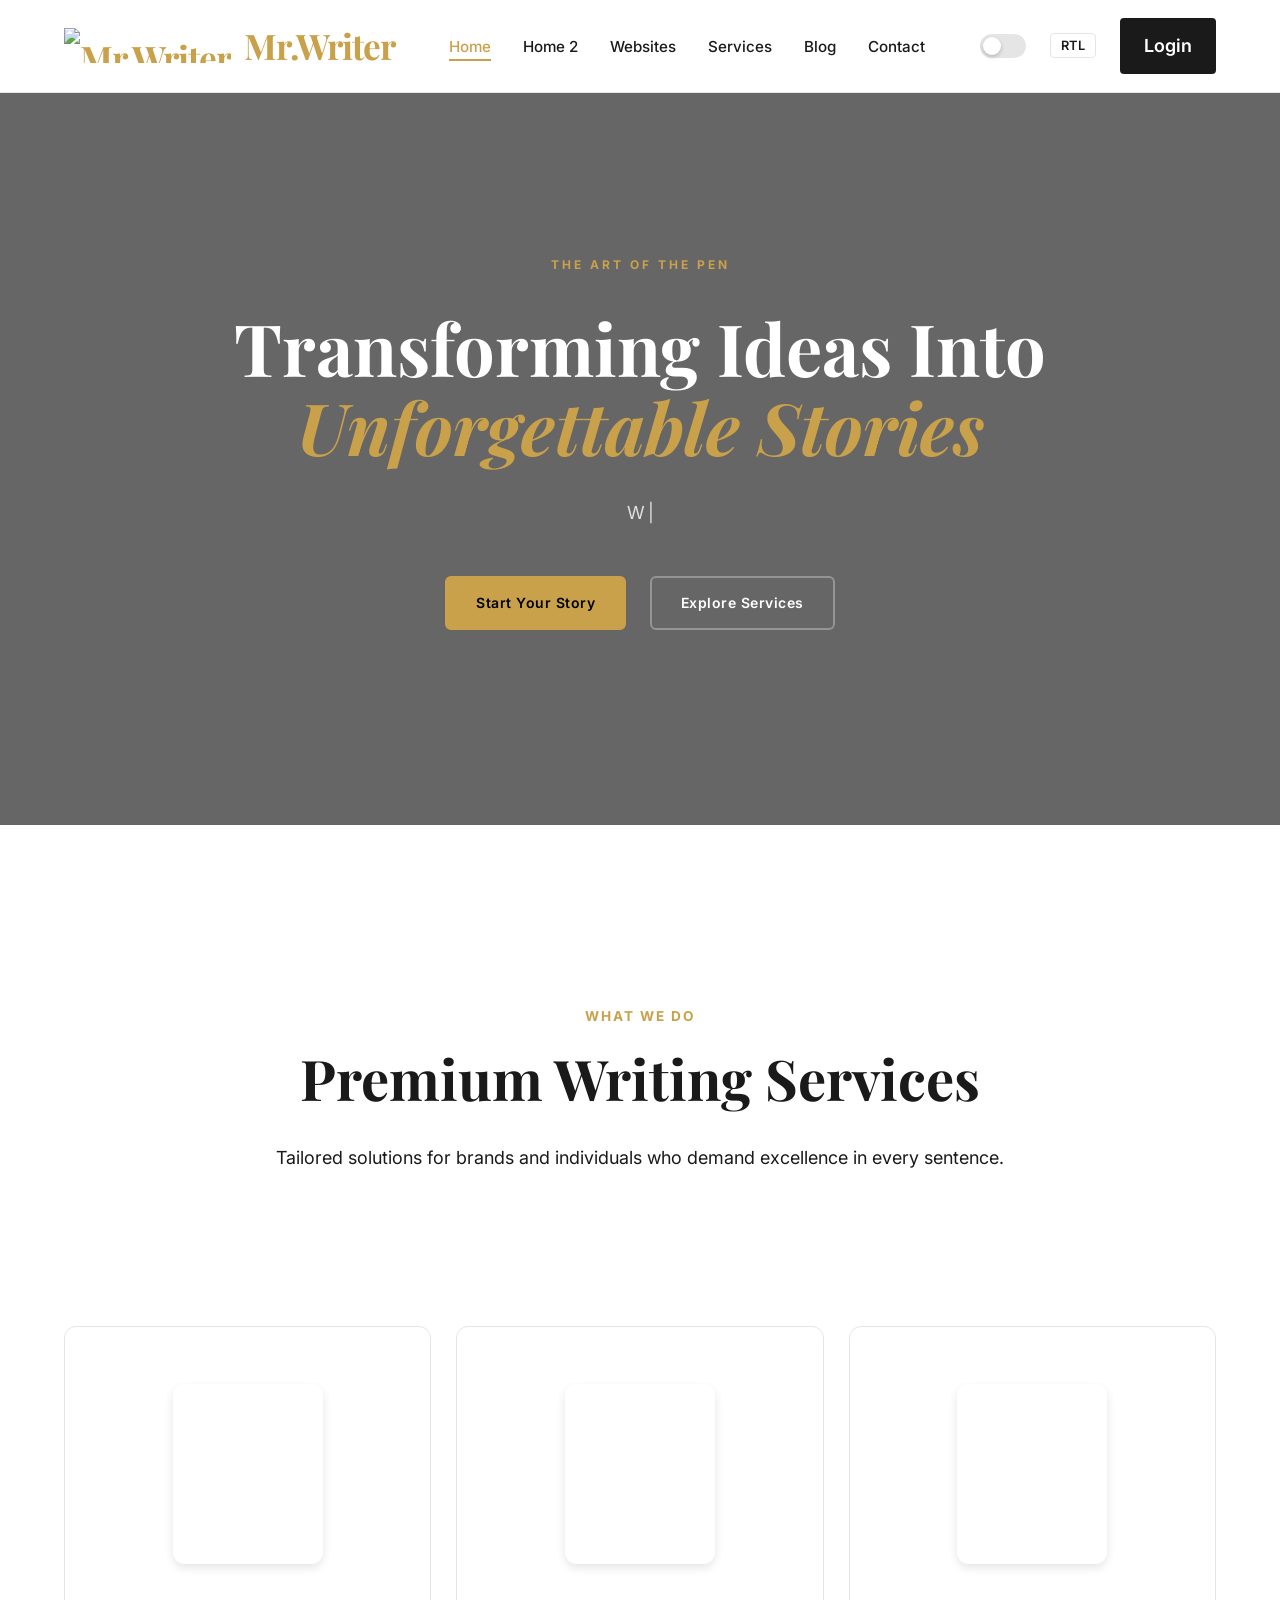
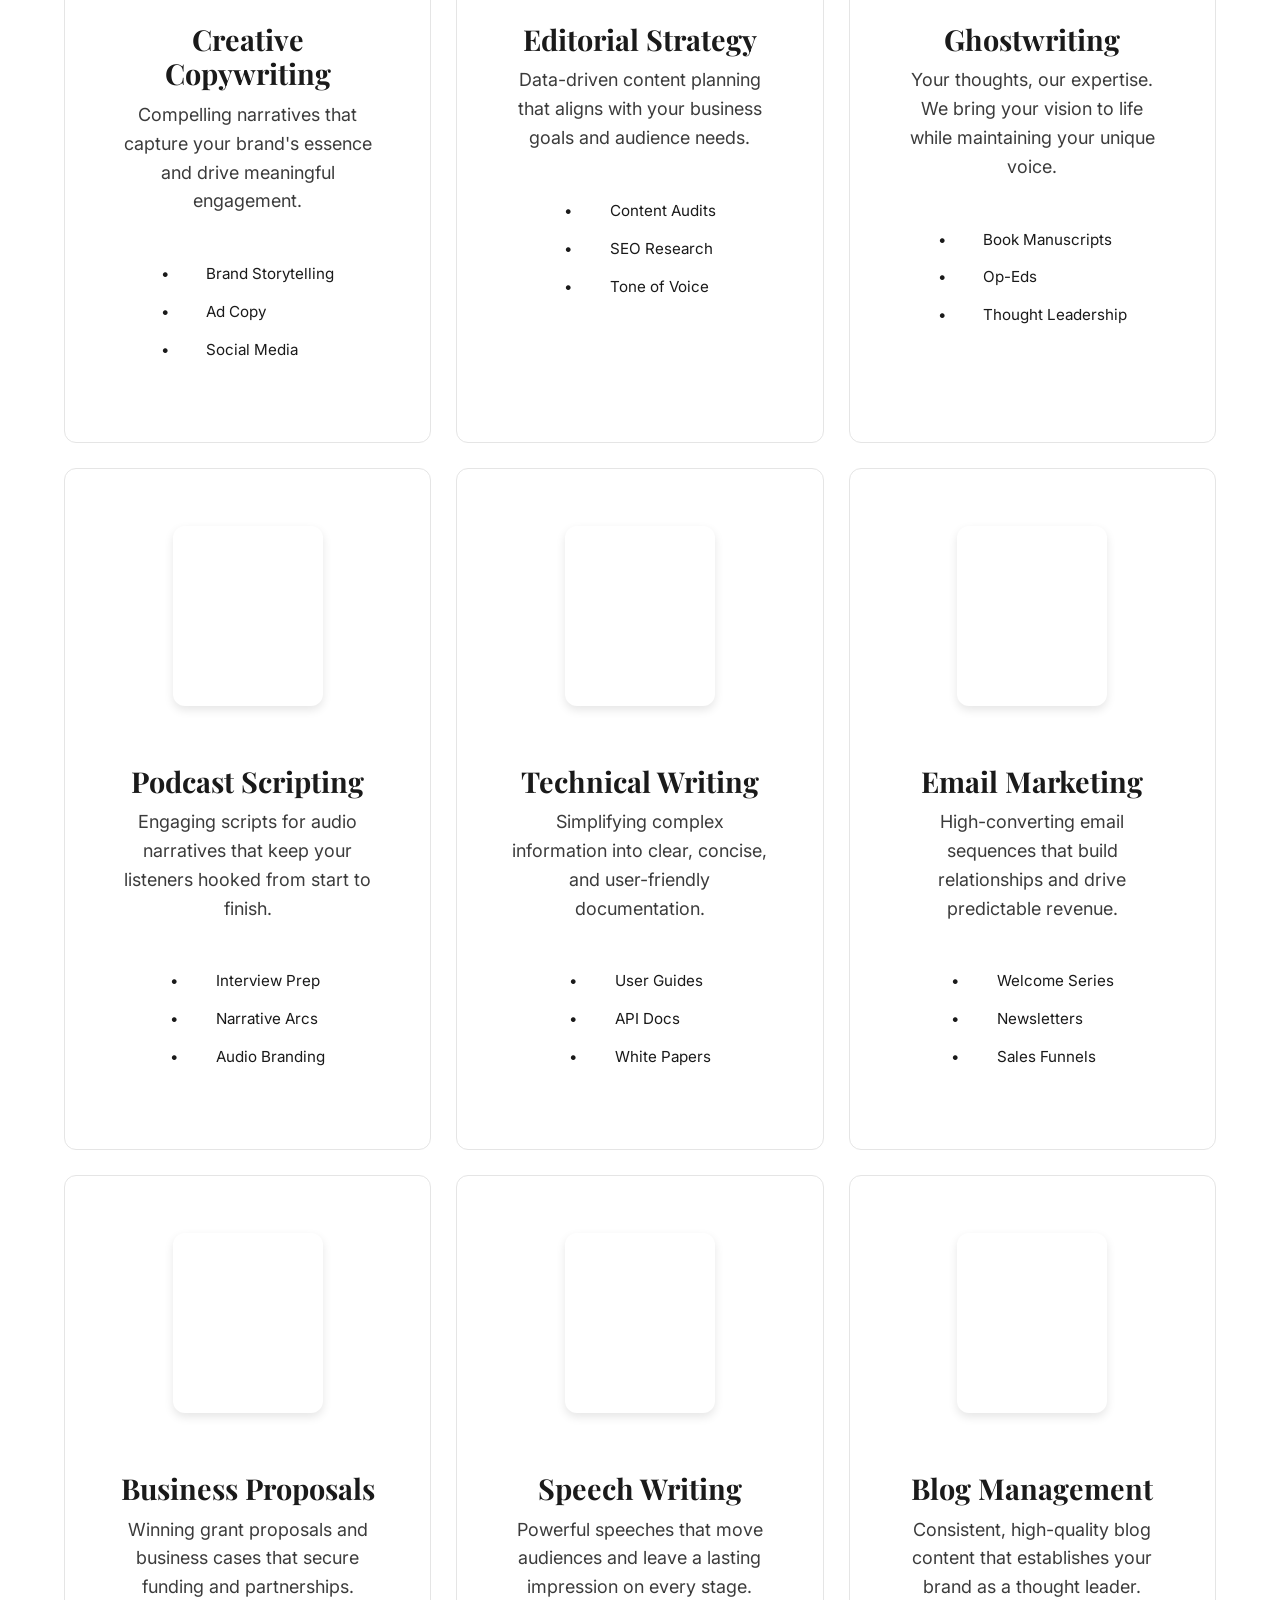
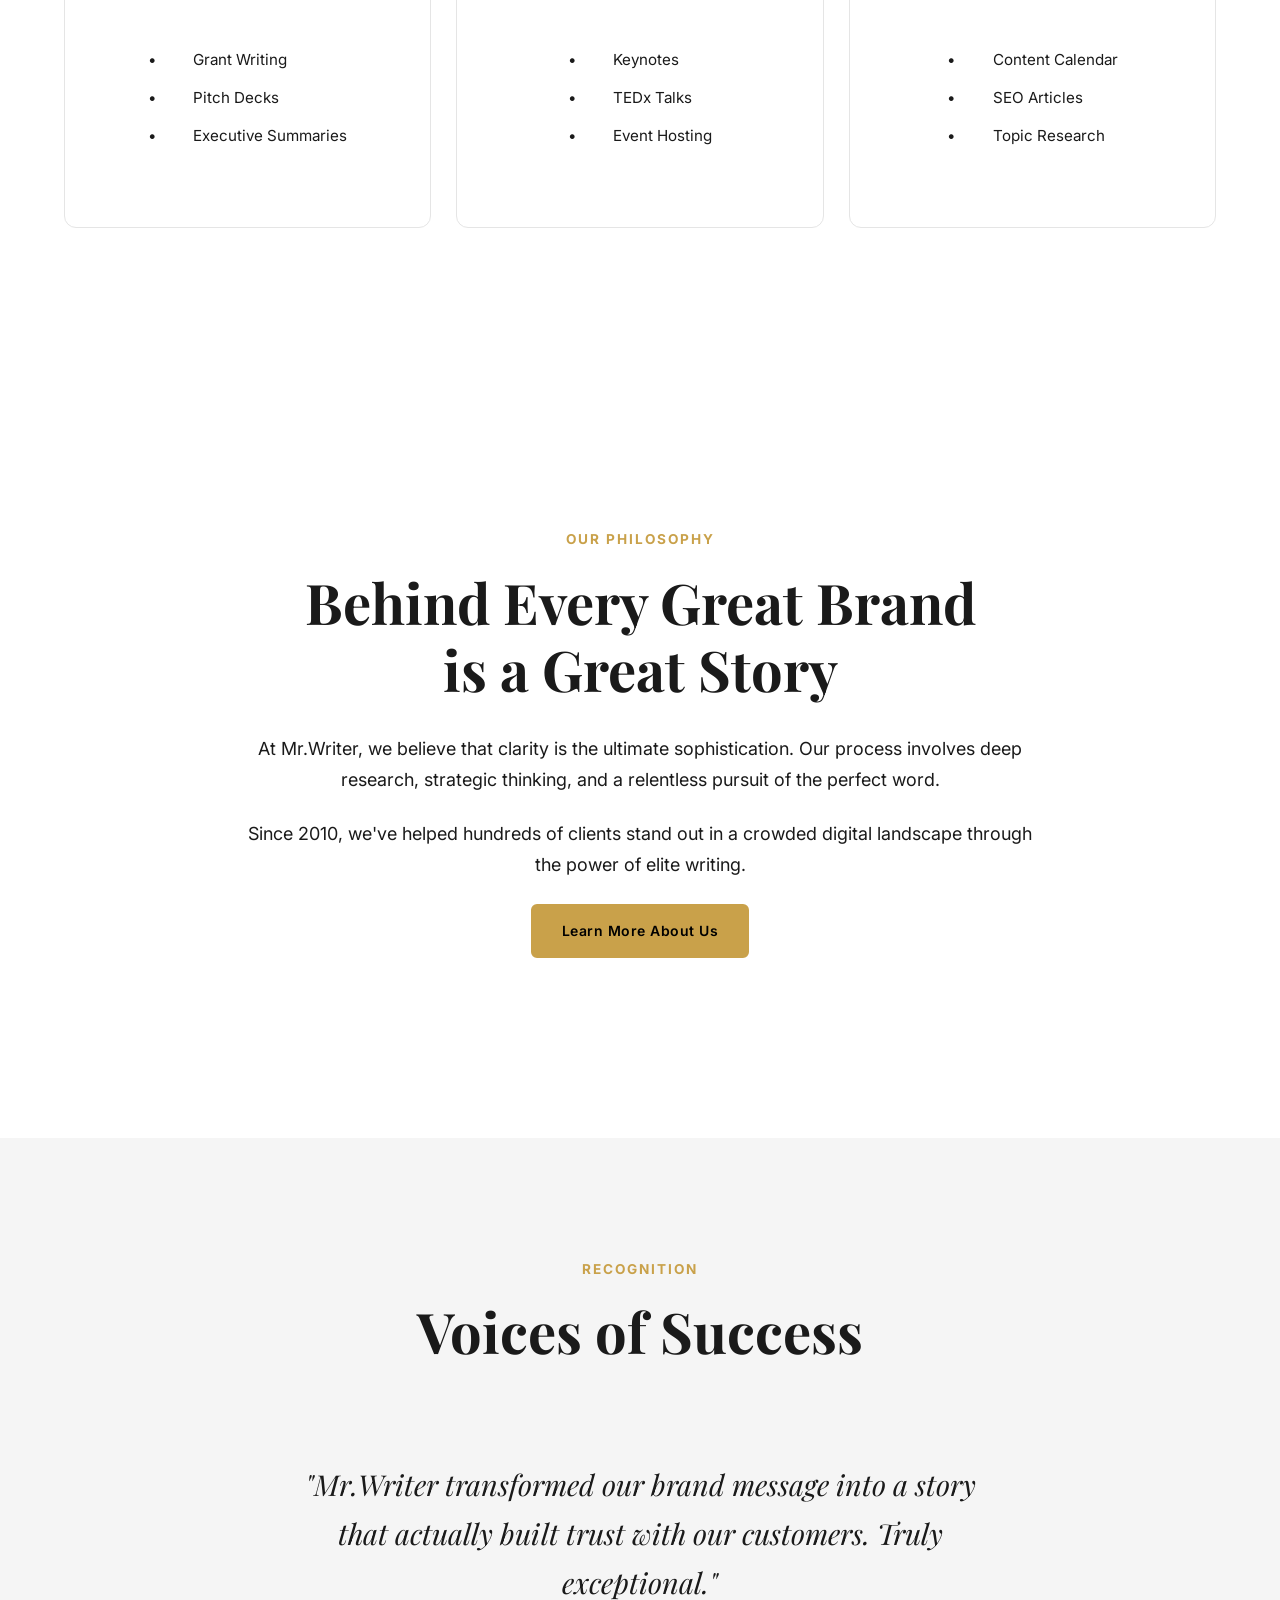
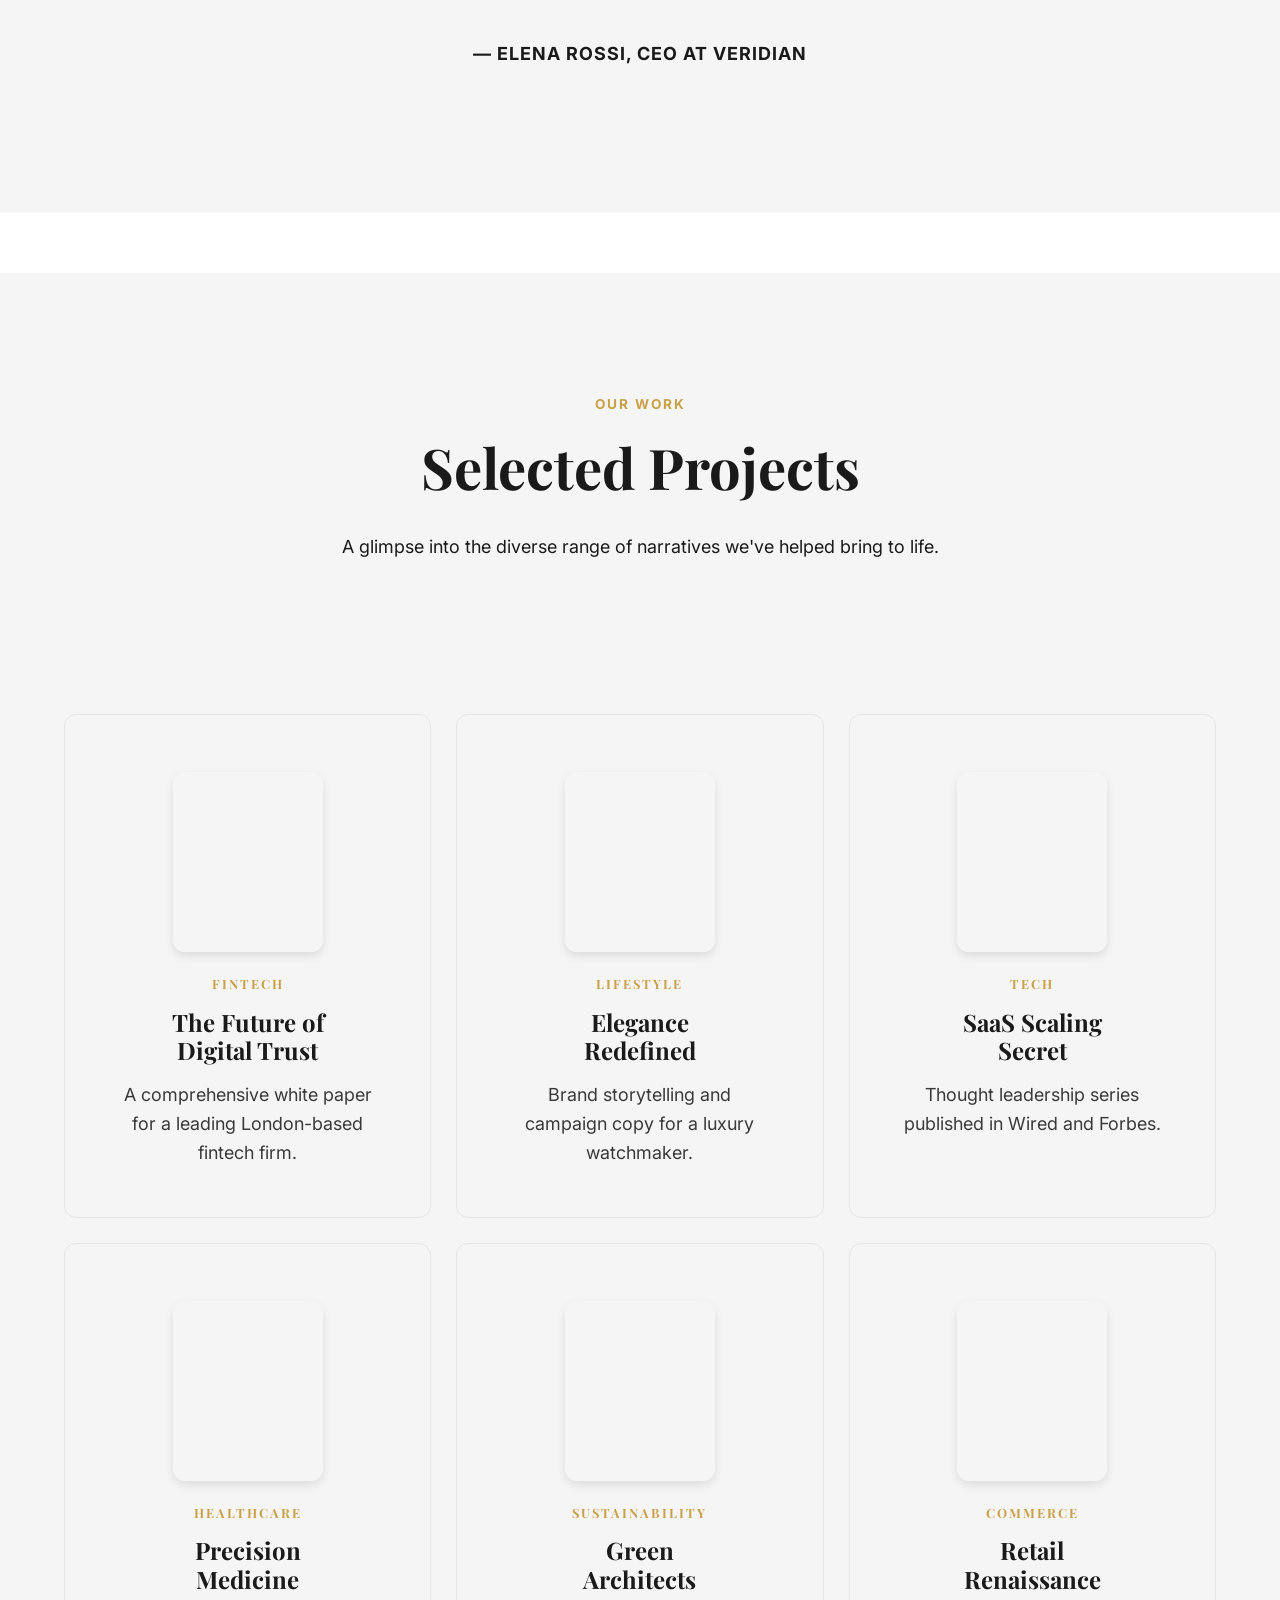
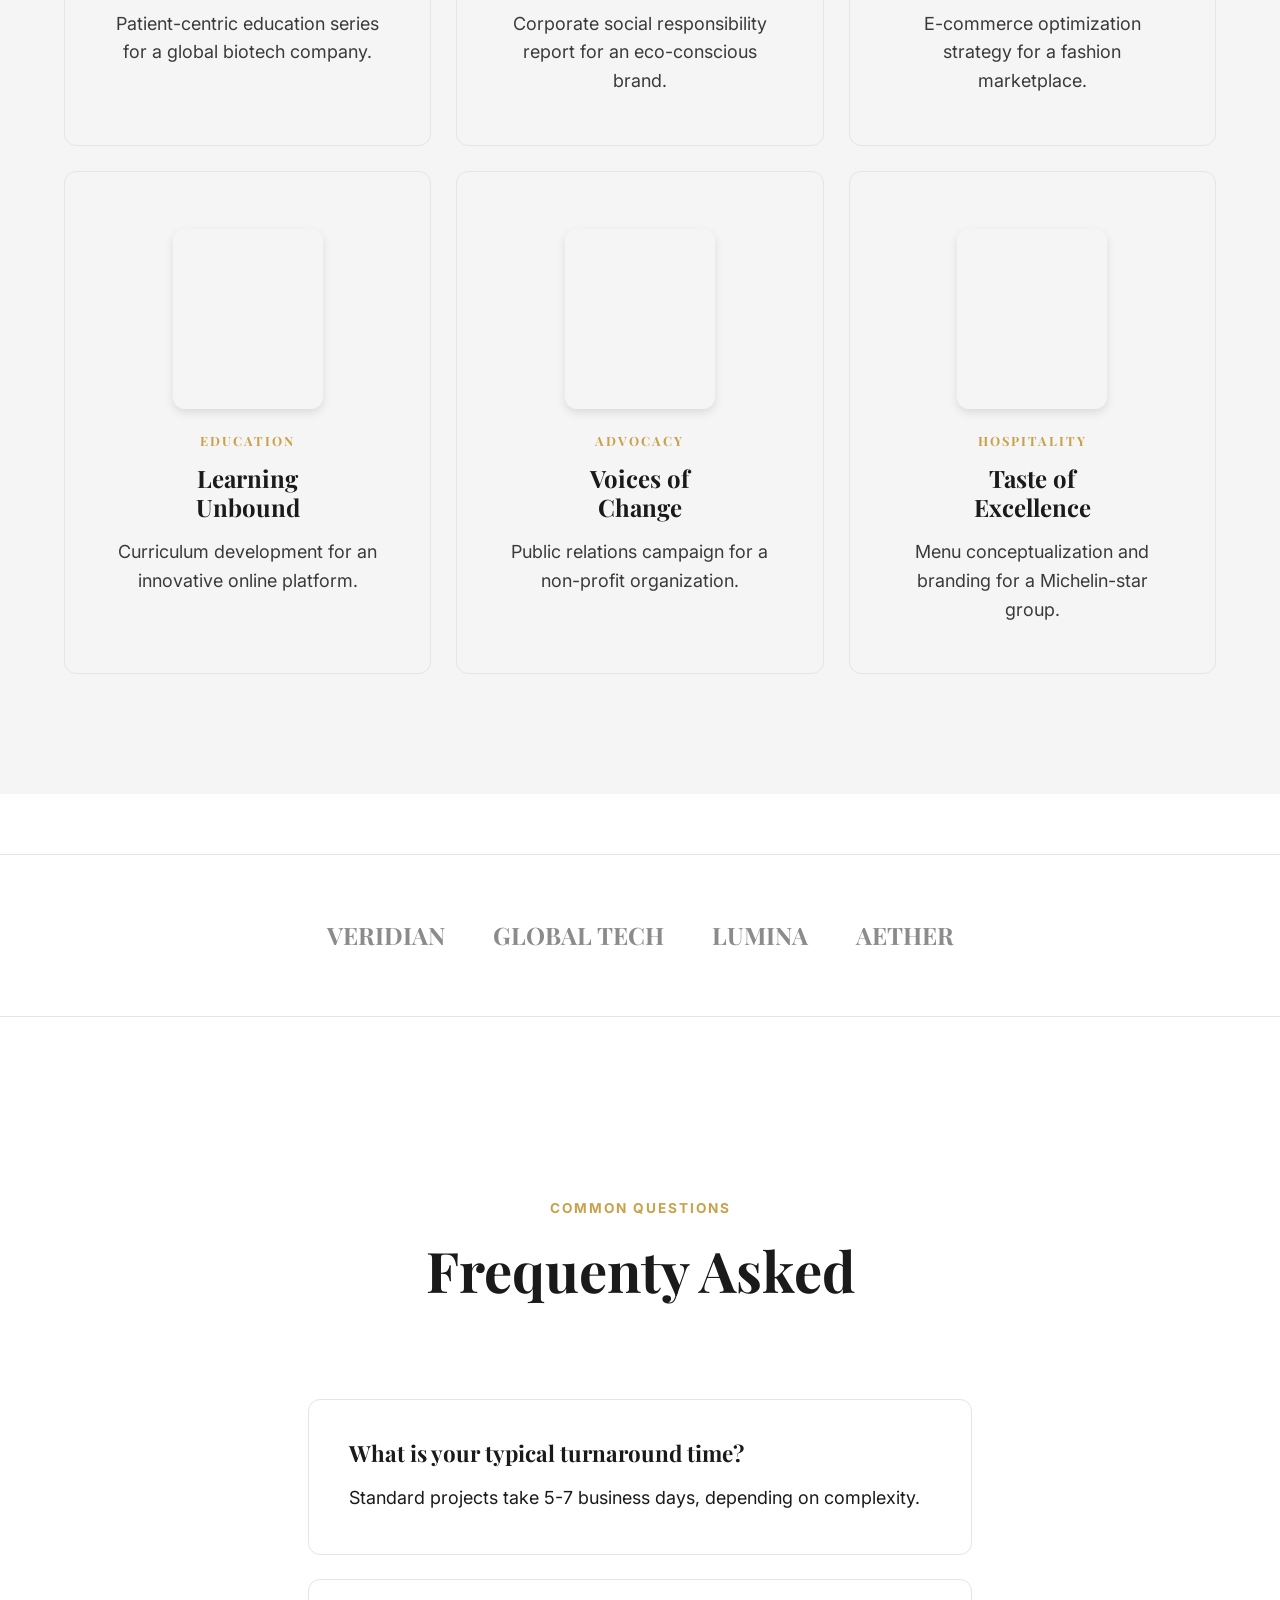
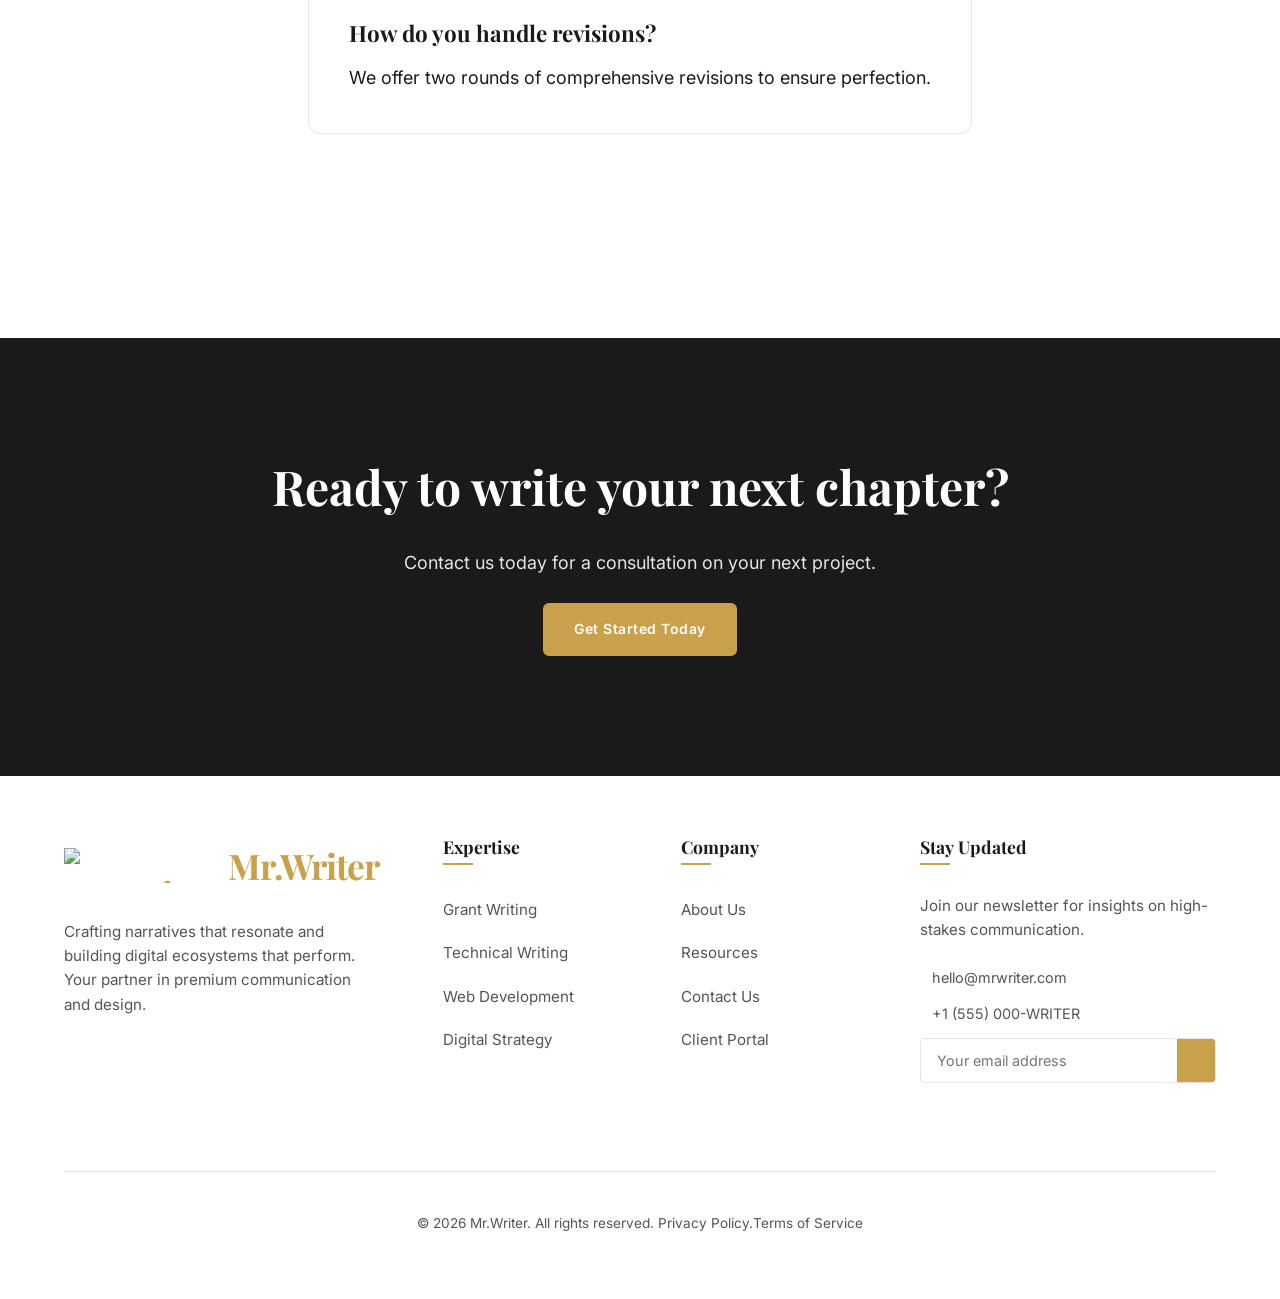
==== commit 5ed77771: "U" ====
--- a/index.html
+++ b/index.html
@@ -458,7 +458,7 @@
                         </div>
                     </div>
                     <div class="card fade-up">
-                        <div class="card-image" style="background-image: url('https://images.unsplash.com/photo-1454165833767-027ffea7025c?auto=format&fit=crop&q=80&w=600');"></div>
+                        <div class="card-image" style="background-image: url('https://res.cloudinary.com/vistaprint/images/w_1024,h_600,c_scale/f_auto,q_auto/v1704441483/ideas-and-advice-prod/en-us/Logo-vs-branding/Logo-vs-branding.jpeg?_i=AA');"></div>
                         <div class="card-content">
                             <h4 style="color: var(--accent-color); font-size: 0.8rem; margin-bottom: 0.5rem; text-transform: uppercase; letter-spacing: 2px;">HOSPITALITY</h4>
                             <h3 style="margin: 0.5rem 0 1rem; font-size: 1.5rem;">Taste of <br>Excellence</h3>
@@ -520,47 +520,56 @@
     <footer>
         <div class="container">
             <div class="footer-grid">
-                <div class="footer-col">
+                <div class="footer-col about-col">
                     <a href="index.html" class="logo">
-                <img src="assets/images/logo.png" alt="Mr.Writer" height="35" width="auto" style="height: 35px; width: auto;">
-                Mr.Writer
-            </a>
-                    <p style="text-align: left; margin-top: 1rem;">Elevating communication through the precision of premium writing services.</p>
-                </div>
-                <div class="footer-col">
-                    <h4>Quick Links</h4>
-                    <ul>
-                        <li><a href="index.html">Home</a></li>
-                        <li><a href="home2.html">Home 2</a></li>
-                        <li><a href="services.html">Services</a></li>
-                        <li><a href="blog.html">Blog</a></li>
-                    </ul>
-                </div>
-                <div class="footer-col">
-                    <h4>Other Pages</h4>
-                    <ul>
-                        <li><a href="contact.html">Contact</a></li>
-                        <li><a href="login.html">Login</a></li>
-                        <li><a href="register.html">Register</a></li>
-                    </ul>
-                </div>
-                <div class="footer-col">
-                    <h4>Follow Us</h4>
-                    <div class="social-links" style="display: flex; gap: 1rem; justify-content: start;">
+                        <img src="assets/images/logo.png" alt="Mr.Writer" height="35" width="auto">
+                        Mr.Writer
+                    </a>
+                    
+                    <p>Crafting narratives that resonate and building digital ecosystems that perform. Your partner in premium communication and design.</p>
+                    <div class="social-links">
                         <a href="#"><i class="ri-twitter-x-line"></i></a>
                         <a href="#"><i class="ri-linkedin-box-line"></i></a>
                         <a href="#"><i class="ri-instagram-line"></i></a>
                         <a href="#"><i class="ri-medium-line"></i></a>
                     </div>
+                    
+                </div>
+                <div class="footer-col">
+                    <h4>Expertise</h4>
+                    <ul>
+                        <li><a href="services.html">Grant Writing</a></li>
+                        <li><a href="services.html">Technical Writing</a></li>
+                        <li><a href="services.html">Web Development</a></li>
+                        <li><a href="websites.html">Digital Strategy</a></li>
+                    </ul>
+                </div>
+                <div class="footer-col">
+                    <h4>Company</h4>
+                    <ul>
+                        <li><a href="index.html">About Us</a></li>
+                        <li><a href="blog.html">Resources</a></li>
+                        <li><a href="contact.html">Contact Us</a></li>
+                        <li><a href="login.html">Client Portal</a></li>
+                    </ul>
+                </div>
+                <div class="footer-col newsletter-col">
+                    <h4>Stay Updated</h4>
+                    <p>Join our newsletter for insights on high-stakes communication.</p>
+                   <div class="contact-mini">
+                        <p><i class="ri-mail-line"></i> hello@mrwriter.com</p>
+                        <p><i class="ri-phone-line"></i> +1 (555) 000-WRITER</p>
+                    </div>
+                    <form class="newsletter-form">
+                        <input type="email" placeholder="Your email address" required>
+                        <button type="submit"><i class="ri-send-plane-fill"></i></button>
+                    </form>
+                    
                 </div>
             </div>
             <div class="footer-bottom">
-                <p>&copy; 2026 Mr.Writer. All rights reserved.</p>
-                <div class="footer-legal">
-                    <a href="#">Privacy Policy</a>
-                    <span style="margin: 0 10px;">|</span>
-                    <a href="#">Terms of Service</a>
-                </div>
+                <p>&copy; 2026 Mr.Writer. All rights reserved.       Privacy Policy.Terms of Service</p>
+                
             </div>
         </div>
     </footer>
--- a/assets/css/style.css
+++ b/assets/css/style.css
@@ -669,12 +669,7 @@
 
     .footer-grid {
         grid-template-columns: repeat(2, 1fr) !important;
-        gap: 3rem;
-        text-align: left;
-    }
-
-    .footer-col h4 {
-        text-align: left;
+        gap: 4rem;
     }
 }
 
@@ -693,9 +688,13 @@
     }
 
     .footer-grid {
-        grid-template-columns: 1fr 1fr !important;
+        grid-template-columns: repeat(2, 1fr) !important;
+        gap: 3rem;
+    }
+
+    .footer-col {
+        align-items: flex-start;
         text-align: left;
-        gap: 2rem;
     }
 
     .footer-col h4 {
@@ -703,7 +702,7 @@
     }
 
     .footer-col .social-links {
-        justify-content: flex-start !important;
+        justify-content: flex-start;
     }
 }
 
@@ -725,23 +724,61 @@
 
 .footer-grid {
     display: grid;
-    grid-template-columns: repeat(4, 1fr);
+    grid-template-columns: 1.5fr 1fr 1fr 1.5fr;
     gap: 4rem;
     margin-bottom: 4rem;
+    width: 100%;
+    align-items: start;
+}
+
+.footer-col {
+    display: flex;
+    flex-direction: column;
+    align-items: flex-start;
+    text-align: left;
+}
+
+.footer-col .logo {
+    margin-bottom: 1.5rem;
+    justify-content: flex-start;
 }
 
 .footer-col .logo img {
     height: 35px;
-    /* Consistent height for footer logo */
     width: auto;
     object-fit: contain;
 }
 
+.footer-col p {
+    text-align: left;
+    margin: 0 0 1.5rem;
+    font-size: 0.95rem;
+    color: var(--secondary-text);
+    line-height: 1.6;
+}
+
 .footer-col h4 {
     text-align: left;
-    margin-bottom: 1.5rem;
+    margin-bottom: 1.8rem;
     font-size: 1.1rem;
+    font-weight: 700;
     color: var(--primary-text);
+    position: relative;
+    padding-bottom: 0.5rem;
+}
+
+.footer-col h4::after {
+    content: '';
+    position: absolute;
+    bottom: 0;
+    left: 0;
+    width: 30px;
+    height: 2px;
+    background: var(--accent-color);
+}
+
+.footer-col ul {
+    width: 100%;
 }
 
 .footer-col ul li {
@@ -750,17 +787,76 @@
 
 .footer-col ul li a {
     color: var(--secondary-text);
-    transition: color var(--transition-speed);
+    transition: all var(--transition-speed);
+    display: inline-block;
+    font-size: 0.95rem;
 }
 
 .footer-col ul li a:hover {
     color: var(--accent-color);
-    padding-left: 5px;
+    transform: translateX(5px);
+}
+
+/* Contact Mini Info */
+.contact-mini p {
+    display: flex;
+    align-items: center;
+    gap: 0.8rem;
+    margin-bottom: 0.8rem;
+    font-size: 0.9rem;
+}
+
+.contact-mini i {
+    color: var(--accent-color);
+    font-size: 1.1rem;
+}
+
+/* Newsletter Form */
+.newsletter-form {
+    display: flex;
+    width: 100%;
+    gap: 0;
+    margin-bottom: 1.5rem;
+    border: 1px solid var(--border-color);
+    border-radius: 4px;
+    overflow: hidden;
+    background: var(--primary-bg);
+}
+
+.newsletter-form input {
+    flex: 1;
+    padding: 0.8rem 1rem;
+    border: none;
+    background: transparent;
+    color: var(--primary-text);
+    font-family: var(--font-sans);
+    font-size: 0.9rem;
+    outline: none;
+}
+
+.newsletter-form button {
+    background: var(--accent-color);
+    color: #000;
+    border: none;
+    padding: 0 1.2rem;
+    cursor: pointer;
+    transition: background 0.3s;
+    font-size: 1.2rem;
+    display: flex;
+    align-items: center;
+    justify-content: center;
+}
+
+.newsletter-form button:hover {
+    background: #b8903a;
 }
 
 /* Social Icon Colors */
 .ri-twitter-x-line {
-    color: #000000;
+    color: #1a1a1a;
+}
+[data-theme="dark"] .ri-twitter-x-line {
+    color: #ffffff;
 }
 
 .ri-linkedin-box-line {
@@ -775,23 +871,41 @@
     color: #00ab6c;
 }
 
+.social-links {
+    display: flex;
+    gap: 1.2rem;
+    margin-top: 1rem;
+}
+
 .social-links a {
-    font-size: 1.5rem;
-    transition: transform var(--transition-speed);
+    font-size: 1.4rem;
+    transition: transform var(--transition-speed), color var(--transition-speed);
+    color: var(--secondary-text);
 }
 
 .social-links a:hover {
-    transform: scale(1.2);
+    transform: translateY(-3px);
+    color: var(--accent-color);
 }
 
 .footer-bottom {
     border-top: 1px solid var(--border-color);
-    padding-top: 2rem;
+    padding: 2.5rem 0;
     display: flex;
     justify-content: space-between;
     align-items: center;
     font-size: 0.85rem;
     color: var(--secondary-text);
+    width: 100%;
+}
+
+.footer-bottom-links {
+    display: flex;
+    gap: 2rem;
+}
+
+.footer-bottom-links a:hover {
+    color: var(--accent-color);
 }
 
 /* Responsive */
@@ -1005,7 +1119,13 @@
     }
 
     .footer-grid {
-        grid-template-columns: 1fr;
+        grid-template-columns: 1fr !important;
+        text-align: center;
+        gap: 3rem;
+    }
+
+    .footer-col {
+        align-items: center;
         text-align: center;
     }
 
@@ -1013,9 +1133,38 @@
         text-align: center;
     }
 
+    .footer-col h4::after {
+        left: 50%;
+        transform: translateX(-50%);
+    }
+
+    .footer-col p {
+        text-align: center;
+    }
+
+    .contact-mini {
+        width: 100%;
+        display: flex;
+        flex-direction: column;
+        align-items: center;
+    }
+
+    .newsletter-form {
+        max-width: 100%;
+    }
+
+    .social-links {
+        justify-content: center;
+    }
+
     .footer-bottom {
         flex-direction: column;
-        gap: 1rem;
+        gap: 1.5rem;
+        text-align: center;
+    }
+
+    .footer-bottom-links {
+        justify-content: center;
     }
 
     .hero-btns {
@@ -1327,7 +1476,11 @@
     -webkit-mask:
         linear-gradient(#000 0 0) content-box,
         linear-gradient(#000 0 0);
+    mask:
+        linear-gradient(#000 0 0) content-box,
+        linear-gradient(#000 0 0);
     -webkit-mask-composite: xor;
+    mask-composite: exclude;
     pointer-events: none;
 }
 
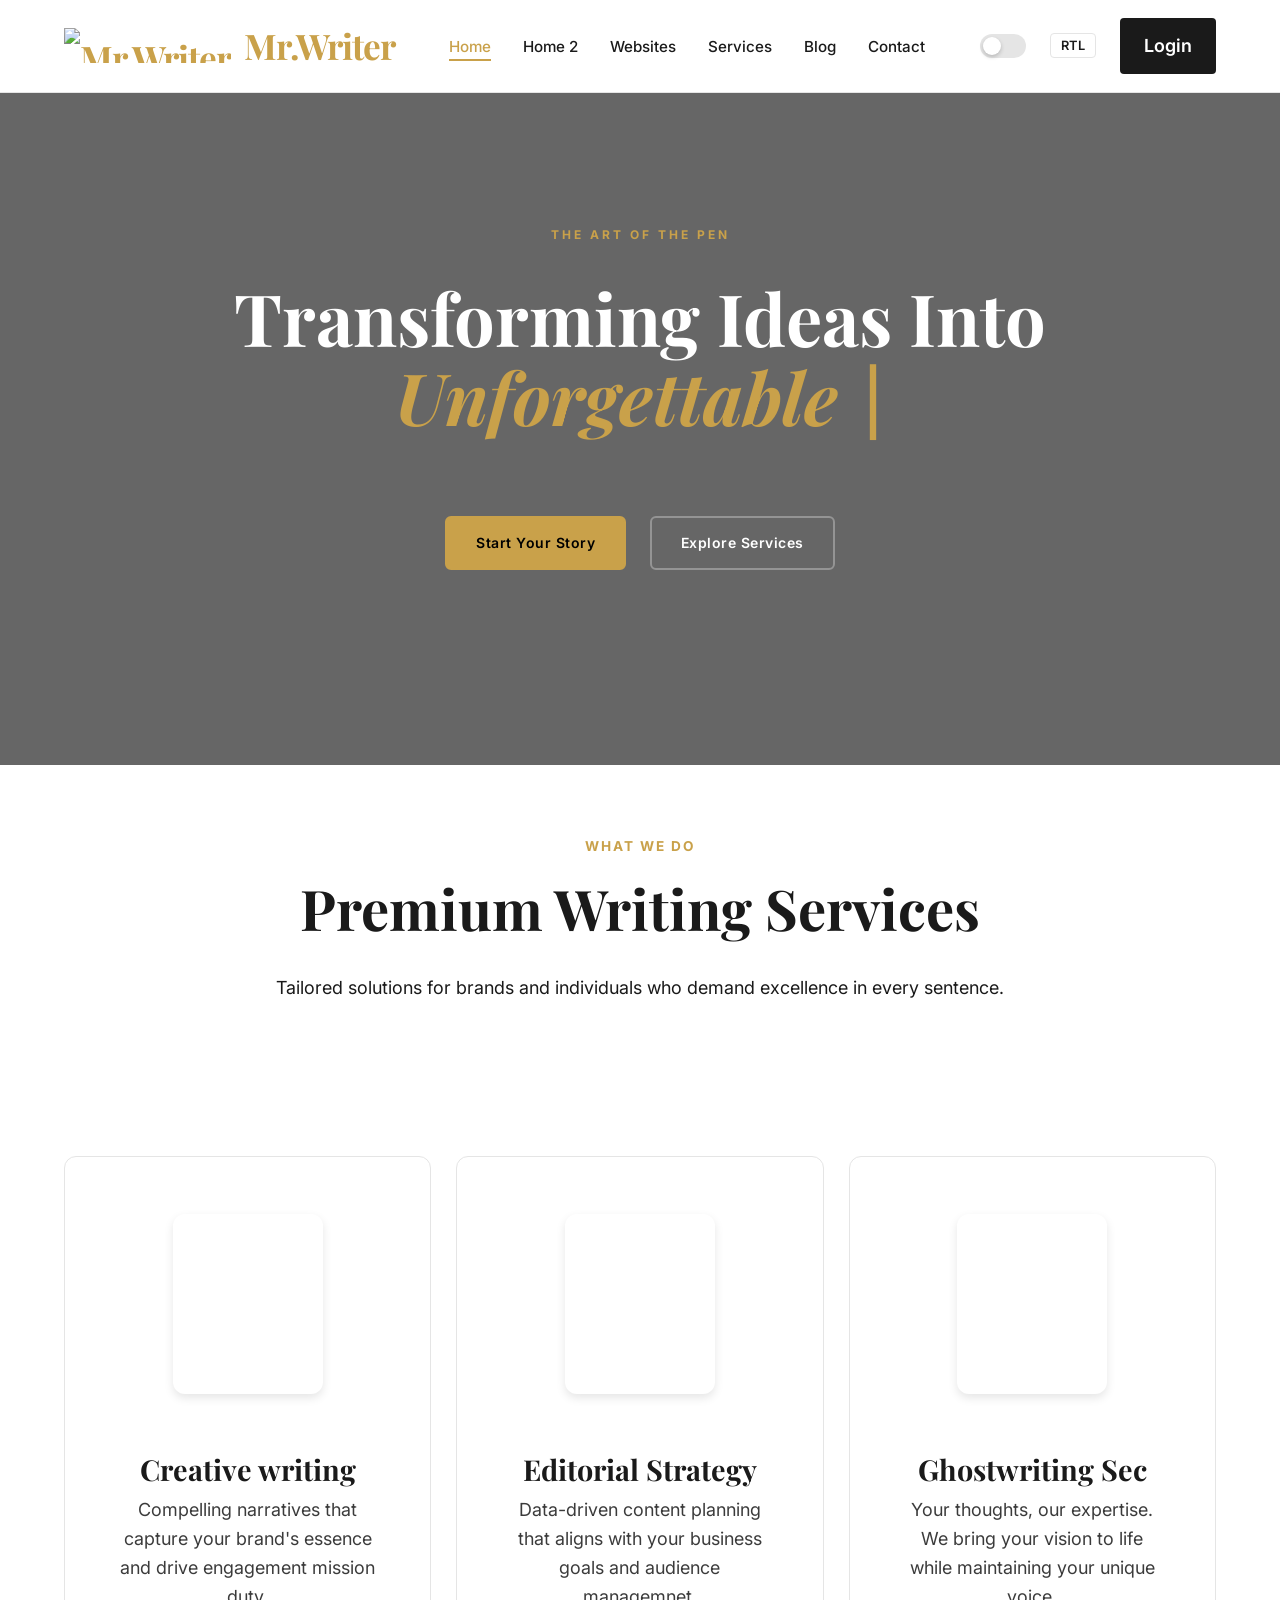
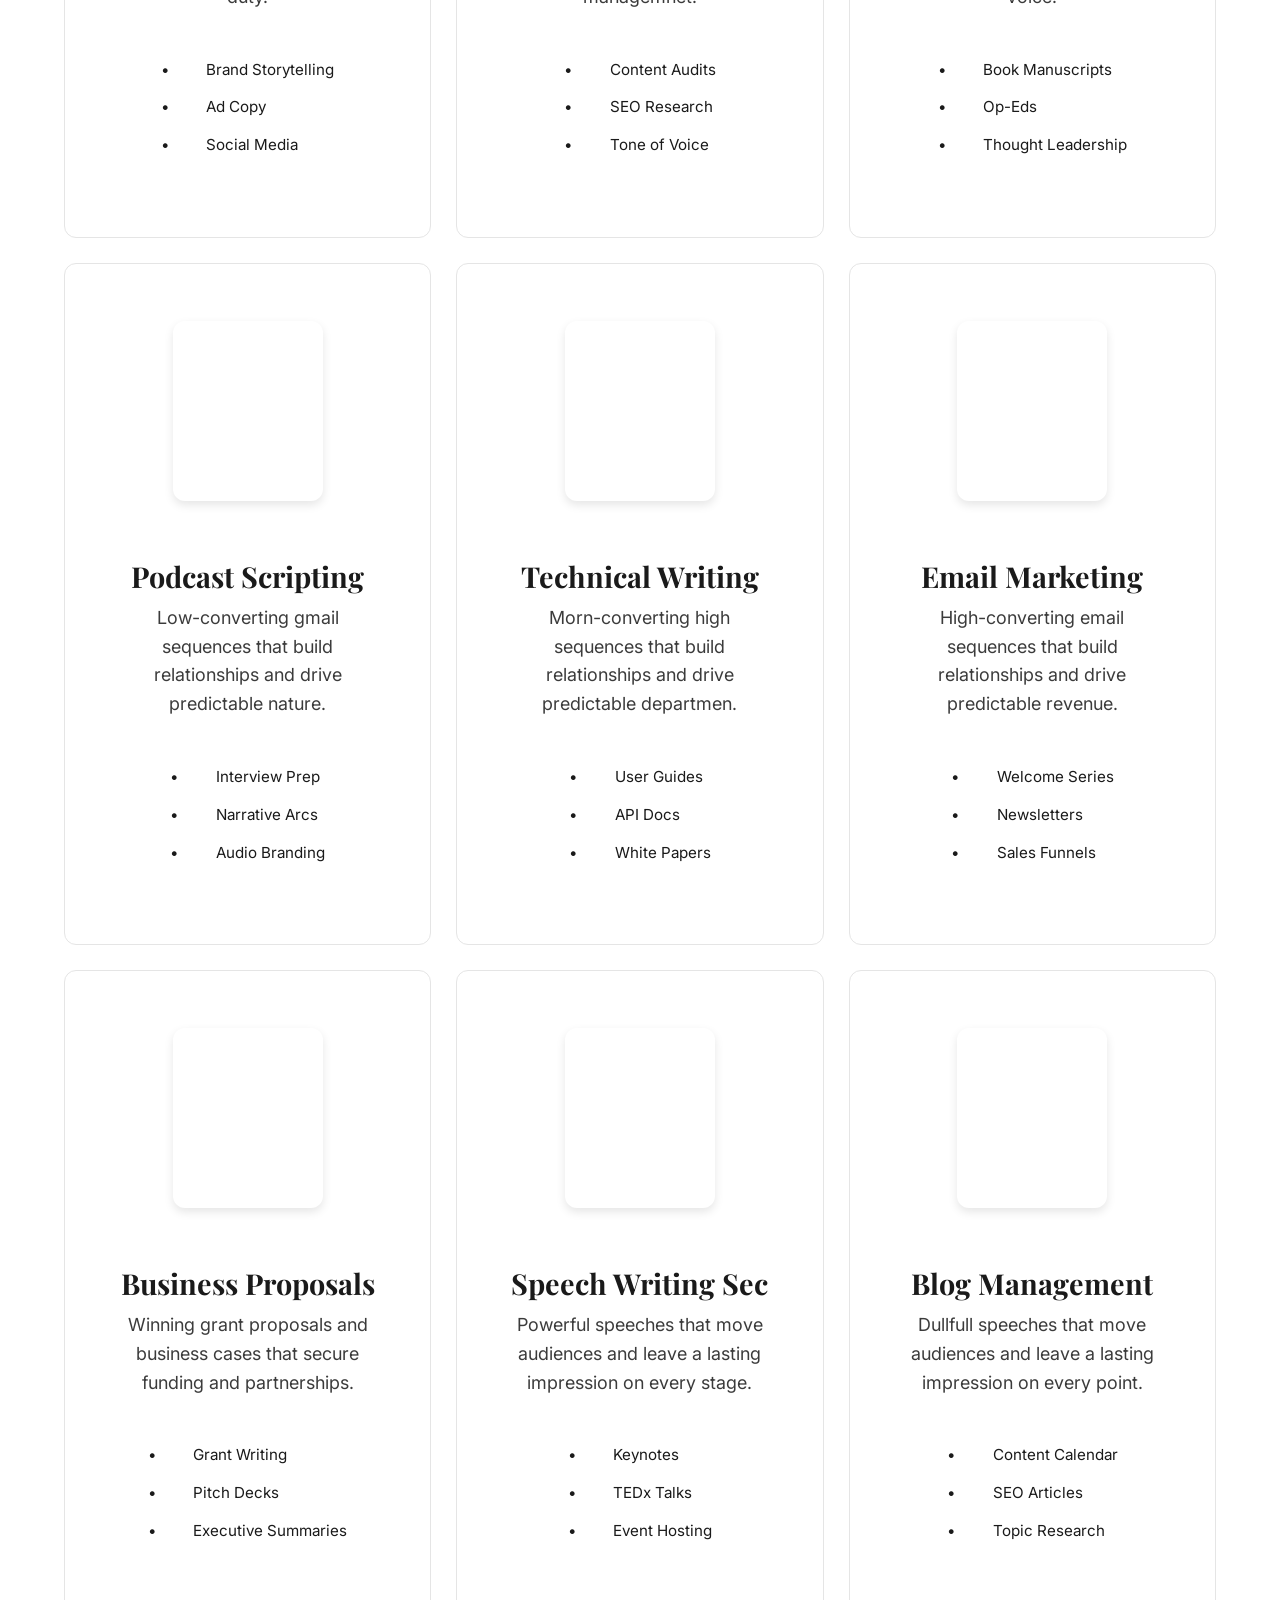
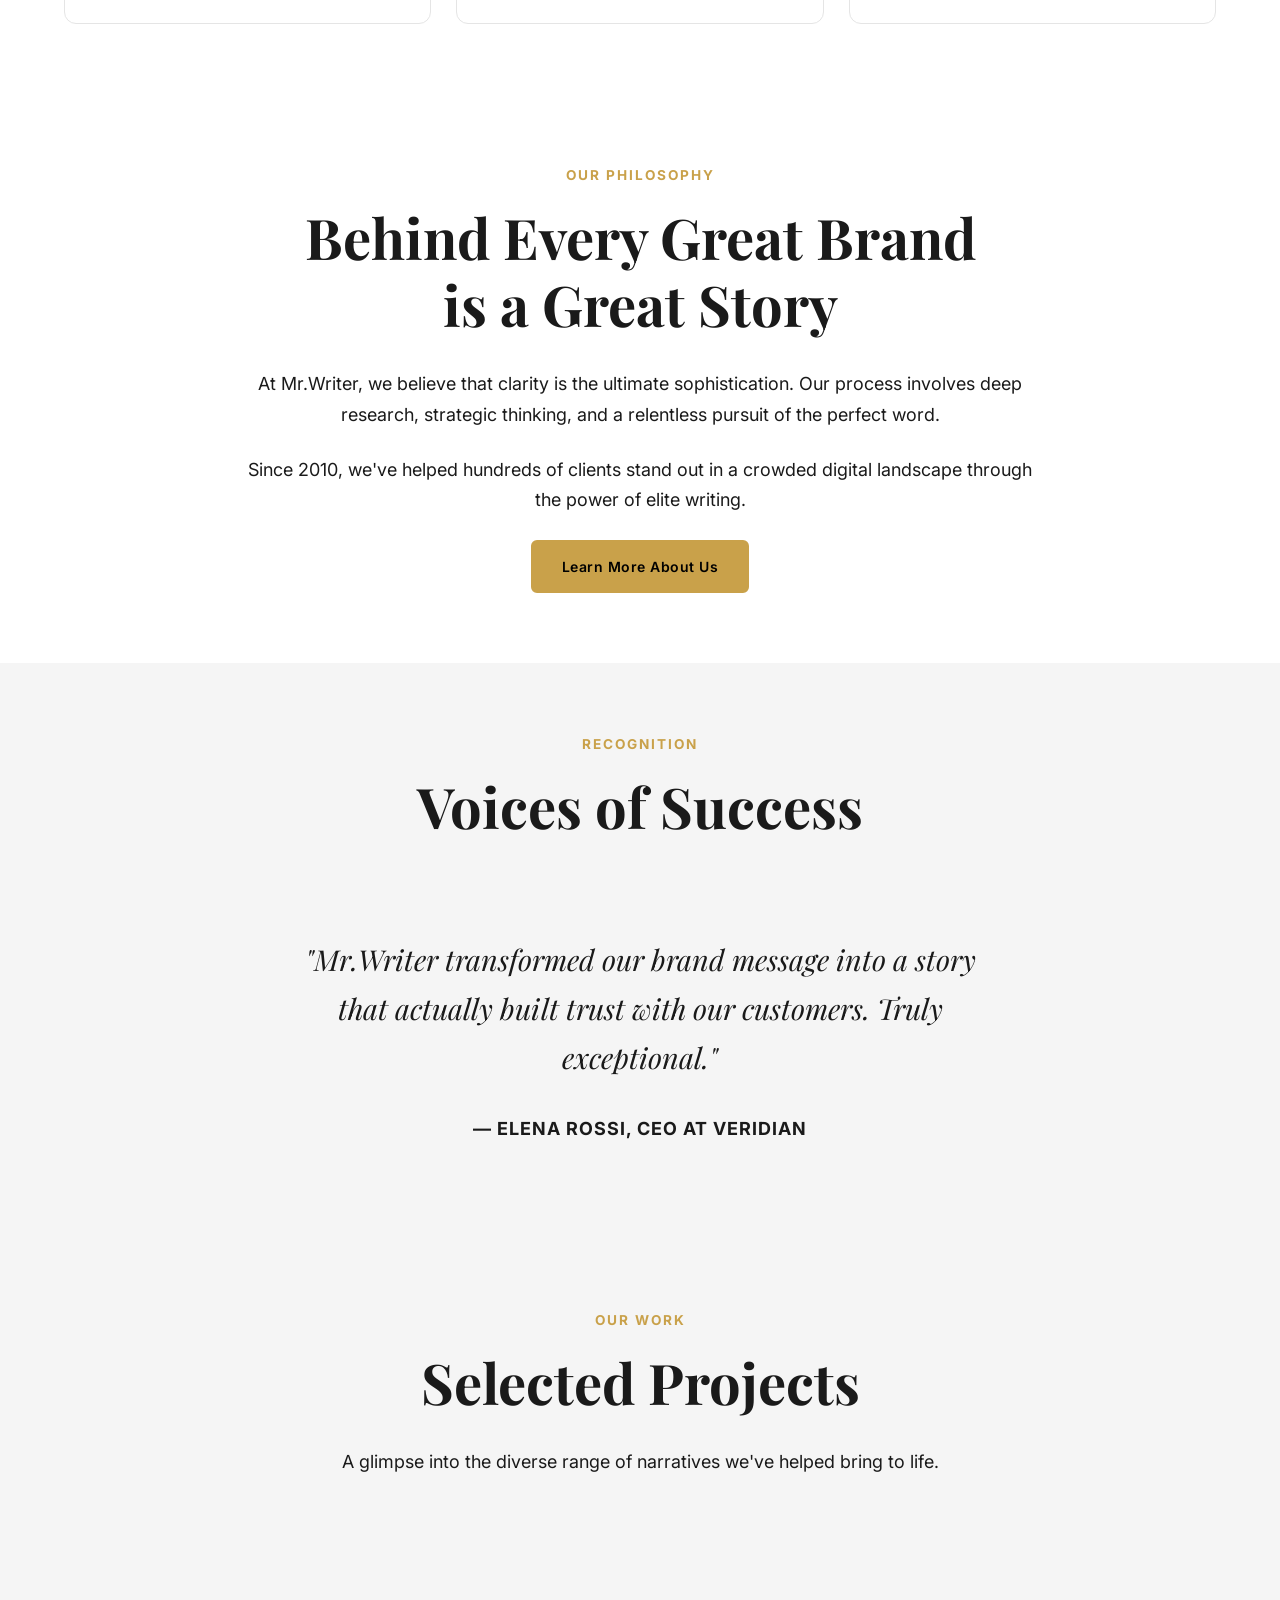
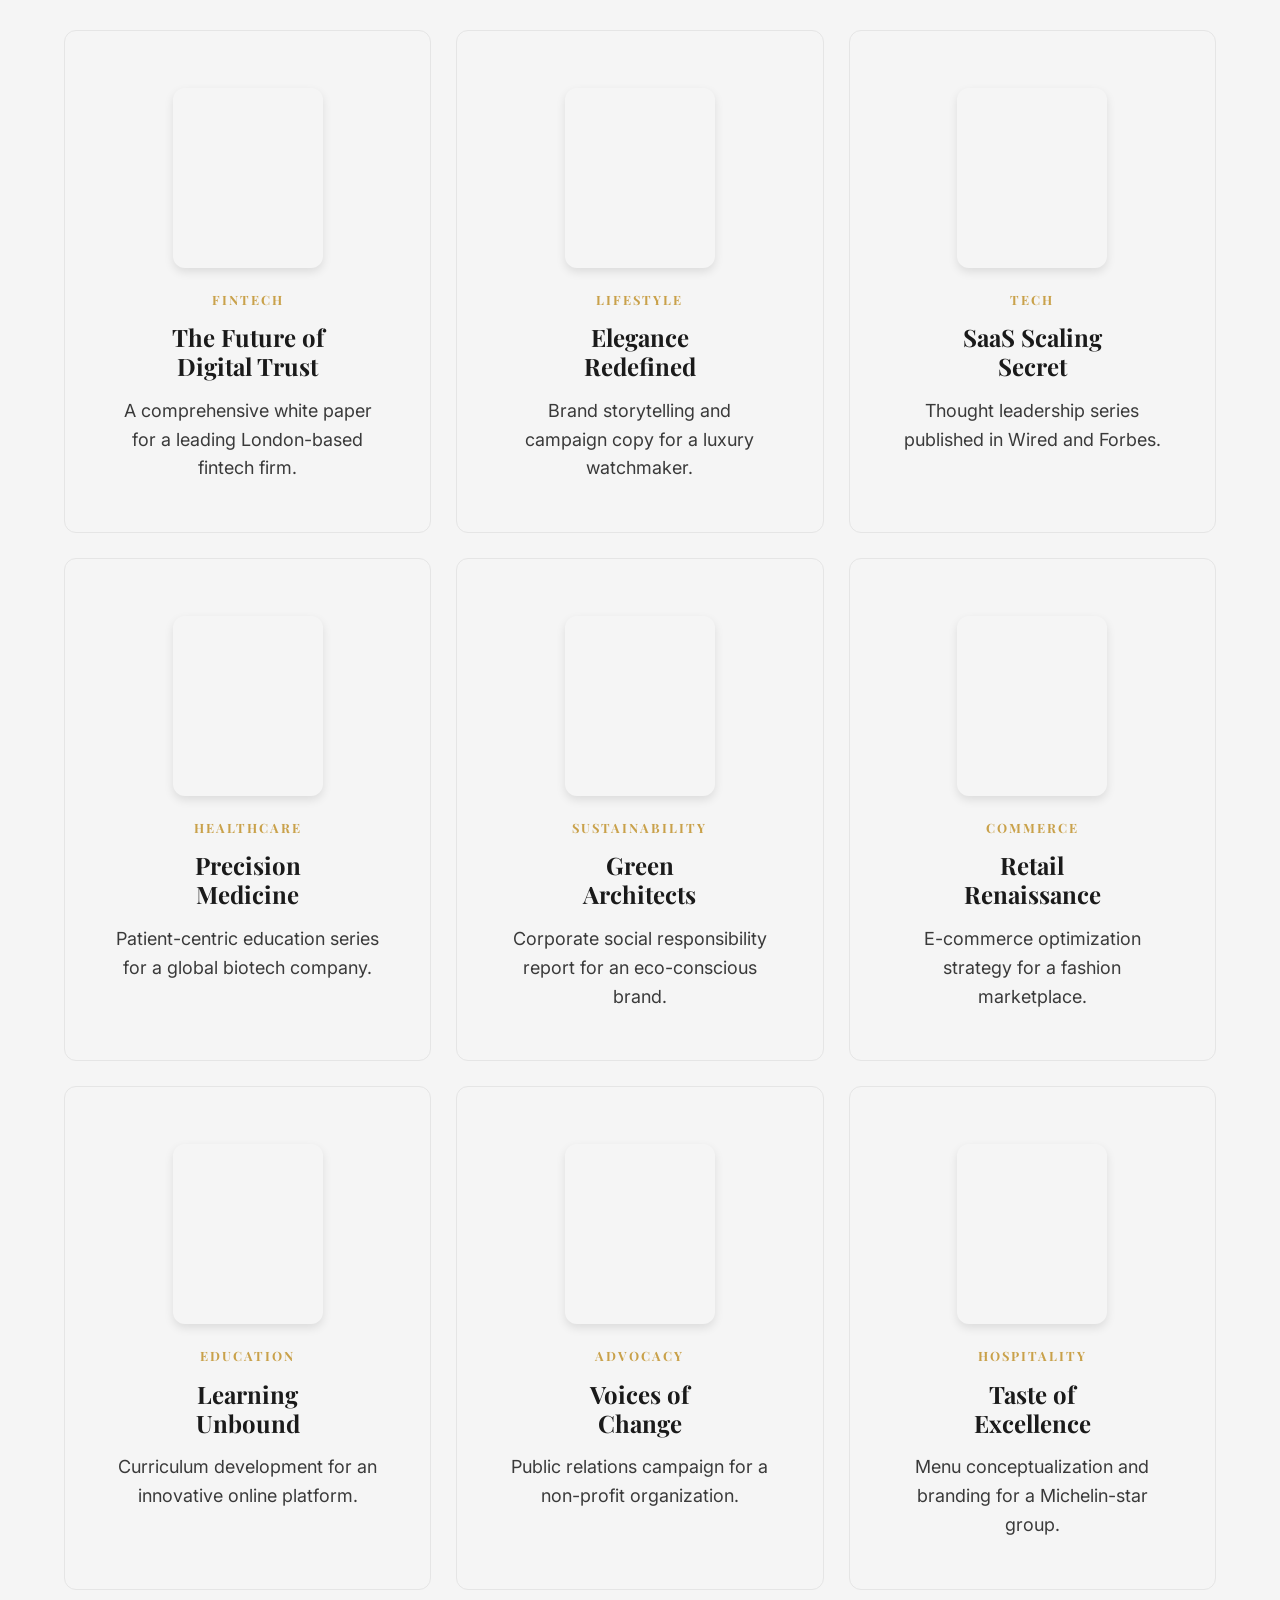
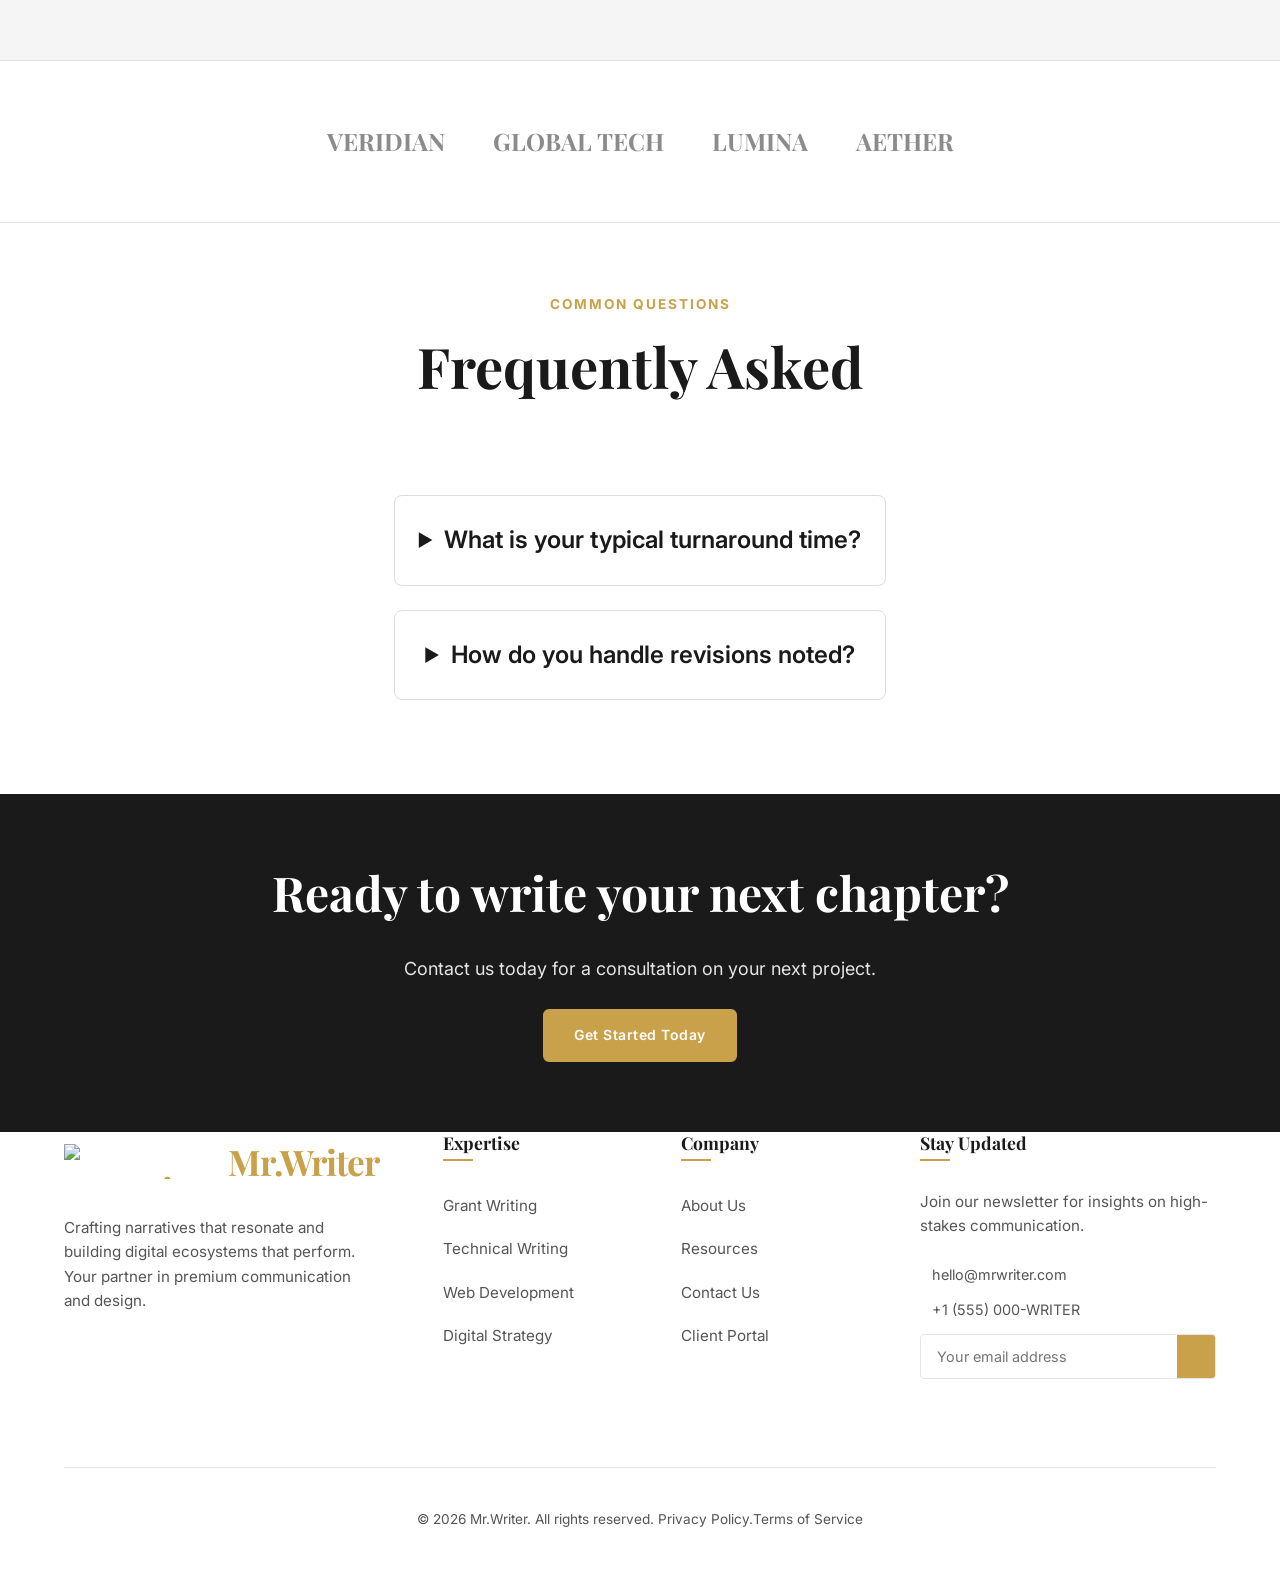
==== commit 9e00226a: "U" ====
--- a/index.html
+++ b/index.html
@@ -222,12 +222,12 @@
                         <div class="card-image" style="background-image: url('https://images.unsplash.com/photo-1455390582262-044cdead277a?auto=format&fit=crop&q=80&w=600');"></div>
                         <div class="card-content">
                             <i class="ri-quill-pen-line"></i>
-                            <h3>Creative Copywriting</h3>
-                            <p>Compelling narratives that capture your brand's essence and drive meaningful engagement.</p>
-                            <ul>
-                                <li><i class="ri-check-line"></i> Brand Storytelling</li>
-                                <li><i class="ri-check-line"></i> Ad Copy</li>
-                                <li><i class="ri-check-line"></i> Social Media</li>
+                            <h3>Creative writing</h3>
+                            <p>Compelling narratives that capture your brand's essence and drive engagement mission duty.</p>
+                            <ul>
+                                <li><i class=""></i> Brand Storytelling</li>
+                                <li><i class=""></i> Ad Copy</li>
+                                <li><i class=""></i> Social Media</li>
                             </ul>
                         </div>
                     </div>
@@ -237,11 +237,11 @@
                         <div class="card-content">
                             <i class="ri-book-open-line"></i>
                             <h3>Editorial Strategy</h3>
-                            <p>Data-driven content planning that aligns with your business goals and audience needs.</p>
-                            <ul>
-                                <li><i class="ri-check-line"></i> Content Audits</li>
-                                <li><i class="ri-check-line"></i> SEO Research</li>
-                                <li><i class="ri-check-line"></i> Tone of Voice</li>
+                            <p>Data-driven content planning that aligns with your business goals and audience managemnet.</p>
+                            <ul>
+                                <li><i class=""></i> Content Audits</li>
+                                <li><i class=""></i> SEO Research</li>
+                                <li><i class=""></i> Tone of Voice</li>
                             </ul>
                         </div>
                     </div>
@@ -250,12 +250,12 @@
                         <div class="card-image" style="background-image: url('https://images.unsplash.com/photo-1512486130939-2c4f79935e4f?auto=format&fit=crop&q=80&w=600');"></div>
                         <div class="card-content">
                             <i class="ri-translate-2"></i>
-                            <h3>Ghostwriting</h3>
+                            <h3>Ghostwriting Sec</h3>
                             <p>Your thoughts, our expertise. We bring your vision to life while maintaining your unique voice.</p>
                             <ul>
-                                <li><i class="ri-check-line"></i> Book Manuscripts</li>
-                                <li><i class="ri-check-line"></i> Op-Eds</li>
-                                <li><i class="ri-check-line"></i> Thought Leadership</li>
+                                <li><i class=""></i> Book Manuscripts</li>
+                                <li><i class=""></i> Op-Eds</li>
+                                <li><i class=""></i> Thought Leadership</li>
                             </ul>
                         </div>
                     </div>
@@ -265,11 +265,11 @@
                         <div class="card-content">
                             <i class="ri-headphone-line"></i>
                             <h3>Podcast Scripting</h3>
-                            <p>Engaging scripts for audio narratives that keep your listeners hooked from start to finish.</p>
-                            <ul>
-                                <li><i class="ri-check-line"></i> Interview Prep</li>
-                                <li><i class="ri-check-line"></i> Narrative Arcs</li>
-                                <li><i class="ri-check-line"></i> Audio Branding</li>
+                            <p>Low-converting gmail sequences that build relationships and drive predictable nature.</p>
+                            <ul>
+                                <li><i class=""></i> Interview Prep</li>
+                                <li><i class=""></i> Narrative Arcs</li>
+                                <li><i class=""></i> Audio Branding</li>
                             </ul>
                         </div>
                     </div>
@@ -279,11 +279,11 @@
                         <div class="card-content">
                             <i class="ri-global-line"></i>
                             <h3>Technical Writing</h3>
-                            <p>Simplifying complex information into clear, concise, and user-friendly documentation.</p>
-                            <ul>
-                                <li><i class="ri-check-line"></i> User Guides</li>
-                                <li><i class="ri-check-line"></i> API Docs</li>
-                                <li><i class="ri-check-line"></i> White Papers</li>
+                            <p>Morn-converting high sequences that build relationships and drive predictable departmen.</p>
+                            <ul>
+                                <li><i class=""></i> User Guides</li>
+                                <li><i class=""></i> API Docs</li>
+                                <li><i class=""></i> White Papers</li>
                             </ul>
                         </div>
                     </div>
@@ -295,9 +295,9 @@
                             <h3>Email Marketing</h3>
                             <p>High-converting email sequences that build relationships and drive predictable revenue.</p>
                             <ul>
-                                <li><i class="ri-check-line"></i> Welcome Series</li>
-                                <li><i class="ri-check-line"></i> Newsletters</li>
-                                <li><i class="ri-check-line"></i> Sales Funnels</li>
+                                <li><i class=""></i> Welcome Series</li>
+                                <li><i class=""></i> Newsletters</li>
+                                <li><i class=""></i> Sales Funnels</li>
                             </ul>
                         </div>
                     </div>
@@ -309,9 +309,9 @@
                             <h3>Business Proposals</h3>
                             <p>Winning grant proposals and business cases that secure funding and partnerships.</p>
                             <ul>
-                                <li><i class="ri-check-line"></i> Grant Writing</li>
-                                <li><i class="ri-check-line"></i> Pitch Decks</li>
-                                <li><i class="ri-check-line"></i> Executive Summaries</li>
+                                <li><i class=""></i> Grant Writing</li>
+                                <li><i class=""></i> Pitch Decks</li>
+                                <li><i class=""></i> Executive Summaries</li>
                             </ul>
                         </div>
                     </div>
@@ -320,12 +320,12 @@
                         <div class="card-image" style="background-image: url('https://images.unsplash.com/photo-1434030216411-0b793f4b4173?auto=format&fit=crop&q=80&w=600');"></div>
                         <div class="card-content">
                             <i class="ri-chat-voice-line"></i>
-                            <h3>Speech Writing</h3>
+                            <h3>Speech Writing Sec</h3>
                             <p>Powerful speeches that move audiences and leave a lasting impression on every stage.</p>
                             <ul>
-                                <li><i class="ri-check-line"></i> Keynotes</li>
-                                <li><i class="ri-check-line"></i> TEDx Talks</li>
-                                <li><i class="ri-check-line"></i> Event Hosting</li>
+                                <li><i class=""></i> Keynotes</li>
+                                <li><i class=""></i> TEDx Talks</li>
+                                <li><i class=""></i> Event Hosting</li>
                             </ul>
                         </div>
                     </div>
@@ -335,11 +335,11 @@
                         <div class="card-content">
                             <i class="ri-article-line"></i>
                             <h3>Blog Management</h3>
-                            <p>Consistent, high-quality blog content that establishes your brand as a thought leader.</p>
-                            <ul>
-                                <li><i class="ri-check-line"></i> Content Calendar</li>
-                                <li><i class="ri-check-line"></i> SEO Articles</li>
-                                <li><i class="ri-check-line"></i> Topic Research</li>
+                            <p>Dullfull speeches that move audiences and leave a lasting impression on every point.</p>
+                            <ul>
+                                <li><i class=""></i> Content Calendar</li>
+                                <li><i class=""></i> SEO Articles</li>
+                                <li><i class=""></i> Topic Research</li>
                             </ul>
                         </div>
                     </div>
@@ -485,23 +485,37 @@
 <!---------------------------FAQ Section----------------------------->
         <!-- FAQ Section -->
         <section class="faq">
-            <div class="container">
-                <div class="section-header fade-up">
-                    <span class="sub-title">Common Questions</span>
-                    <h2>Frequenty Asked</h2>
-                </div>
-                <div style="max-width: 800px; margin: 0 auto;">
-                    <div class="card fade-up" style="margin-bottom: 1.5rem; text-align: left; align-items: flex-start; padding: 2.5rem;">
-                        <h3 style="text-align: left; font-size: 1.4rem; margin: 0 0 1rem; width: 100%;">What is your typical turnaround time?</h3>
-                        <p style="text-align: left; margin: 0; width: 100%;">Standard projects take 5-7 business days, depending on complexity.</p>
-                    </div>
-                    <div class="card fade-up" style="margin-bottom: 1.5rem; text-align: left; align-items: flex-start; padding: 2.5rem;">
-                        <h3 style="text-align: left; font-size: 1.4rem; margin: 0 0 1rem; width: 100%;">How do you handle revisions?</h3>
-                        <p style="text-align: left; margin: 0; width: 100%;">We offer two rounds of comprehensive revisions to ensure perfection.</p>
-                    </div>
-                </div>
-            </div>
-        </section>
+    <div class="container">
+        <div class="section-header fade-up">
+            <span class="sub-title">Common Questions</span>
+            <h2>Frequently Asked</h2>
+        </div>
+
+        <div style="max-width: 800px; margin: 0 auto;">
+
+            <!-- FAQ Item 1 -->
+            <details style="margin-bottom: 1.5rem; border: 1px solid #ddd; border-radius: 8px; padding: 1.5rem;">
+                <summary style="font-size: 1.5rem; font-weight: 600; cursor: pointer;">
+                    What is your typical turnaround time?
+                </summary>
+                <p style="margin-top: 1rem; font-size: 1.5rem;">
+                    Standard projects take 5-7 business days, depending on complexity.
+                </p>
+            </details>
+
+            <!-- FAQ Item 2 -->
+            <details style="margin-bottom: 1.5rem; border: 1px solid #ddd; border-radius: 8px; padding: 1.5rem;">
+                <summary style="font-size: 1.5rem; font-weight: 600; cursor: pointer;">
+                    How do you handle revisions noted?
+                </summary>
+                <p style="margin-top: 1rem; font-size: 1.5rem;">
+                    We offer two rounds of comprehensive revisions to ensure perfection.
+                </p>
+            </details>
+
+        </div>
+    </div>
+</section>
 
 <!---------------------------CTA Section----------------------------->
         <!-- CTA Section -->
--- a/assets/css/style.css
+++ b/assets/css/style.css
@@ -98,8 +98,8 @@
 }
 
 section {
-    padding: 120px 0;
-    margin: 60px 0;
+    padding: 70px 0;
+    margin: 0 auto;
     overflow: hidden;
     /* Prevent horizontal scroll from animations */
     display: flex;
@@ -437,6 +437,7 @@
     position: relative;
     overflow: hidden;
     text-align: center;
+    padding-top: 100px; /* Offset for fixed header */
 }
 
 .hero-bg {
@@ -1574,4 +1575,43 @@
 /* LIGHT MODE TEXT FIX */
 body.light .card-content p {
     color: rgba(0,0,0,0.7);
-}+}
+
+/* ===== BACK TO TOP BUTTON ===== */
+.back-to-top {
+    position: fixed;
+    bottom: 2rem;
+    right: 2rem;
+    width: 3.5rem;
+    height: 3.5rem;
+    border-radius: 50%;
+    background: var(--accent-color);
+    color: #000;
+    border: none;
+    cursor: pointer;
+    display: none; /* Hidden by default */
+    align-items: center;
+    justify-content: center;
+    font-size: 1.5rem;
+    box-shadow: 0 4px 15px rgba(0, 0, 0, 0.2);
+    z-index: 1000;
+    transition: all 0.3s cubic-bezier(0.4, 0, 0.2, 1);
+}
+
+.back-to-top:hover {
+    transform: translateY(-5px);
+    box-shadow: 0 8px 25px rgba(200, 160, 70, 0.4);
+}
+
+.back-to-top.visible {
+    display: flex;
+}
+
+@media (max-width: 768px) {
+    .back-to-top {
+        bottom: 1.5rem;
+        right: 1.5rem;
+        width: 3rem;
+        height: 3rem;
+    }
+}
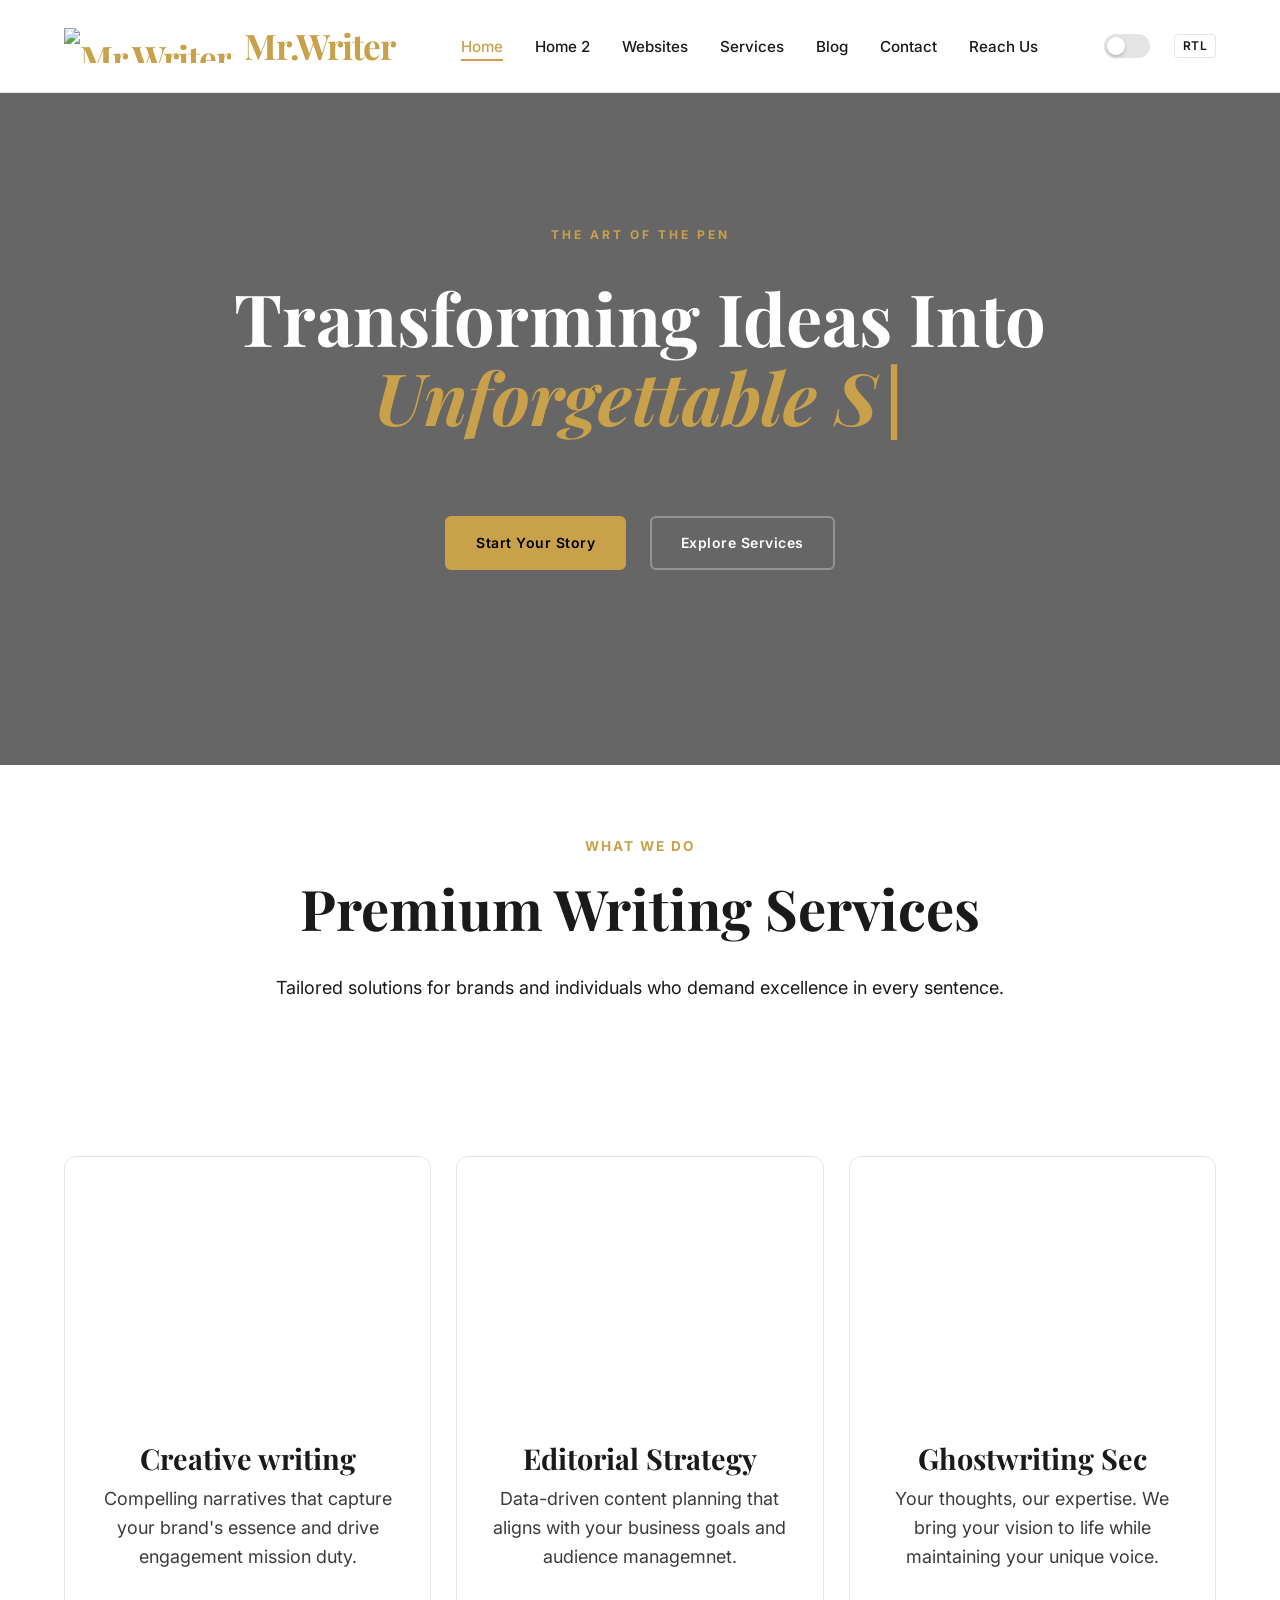
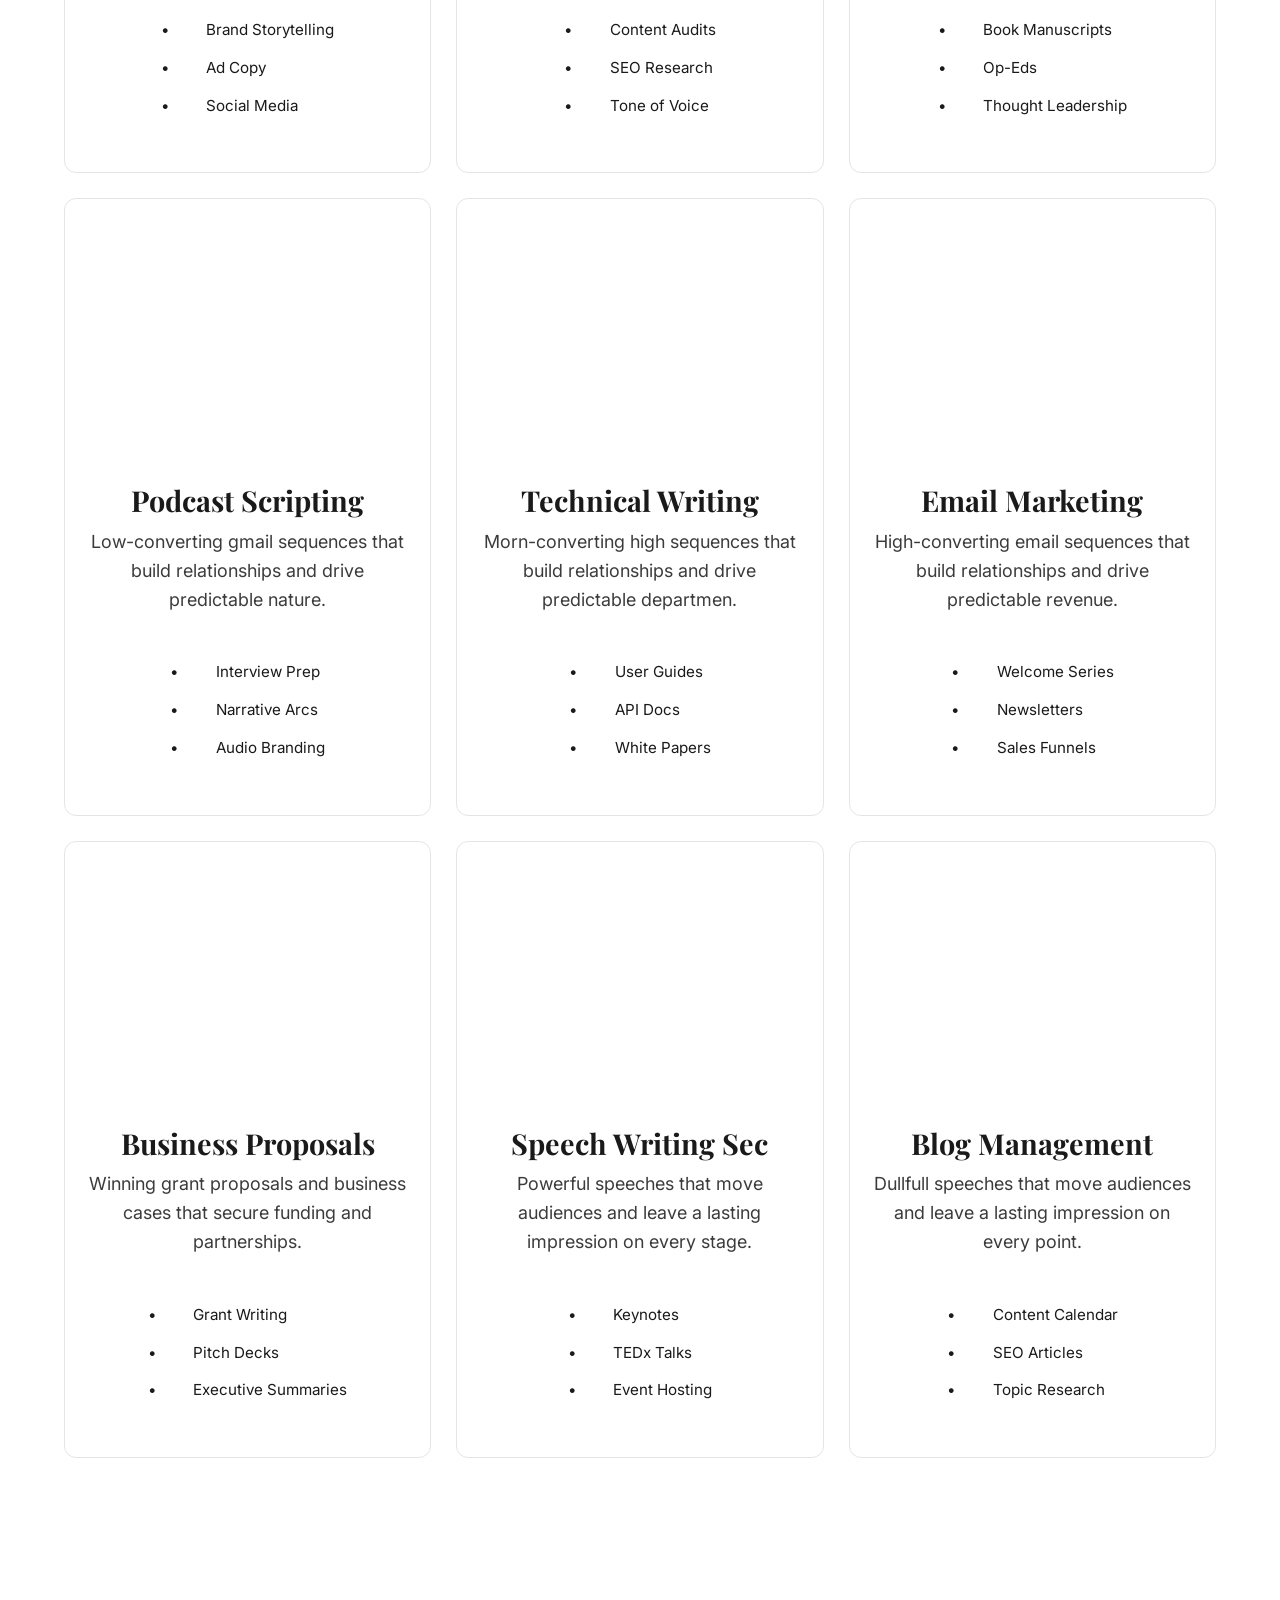
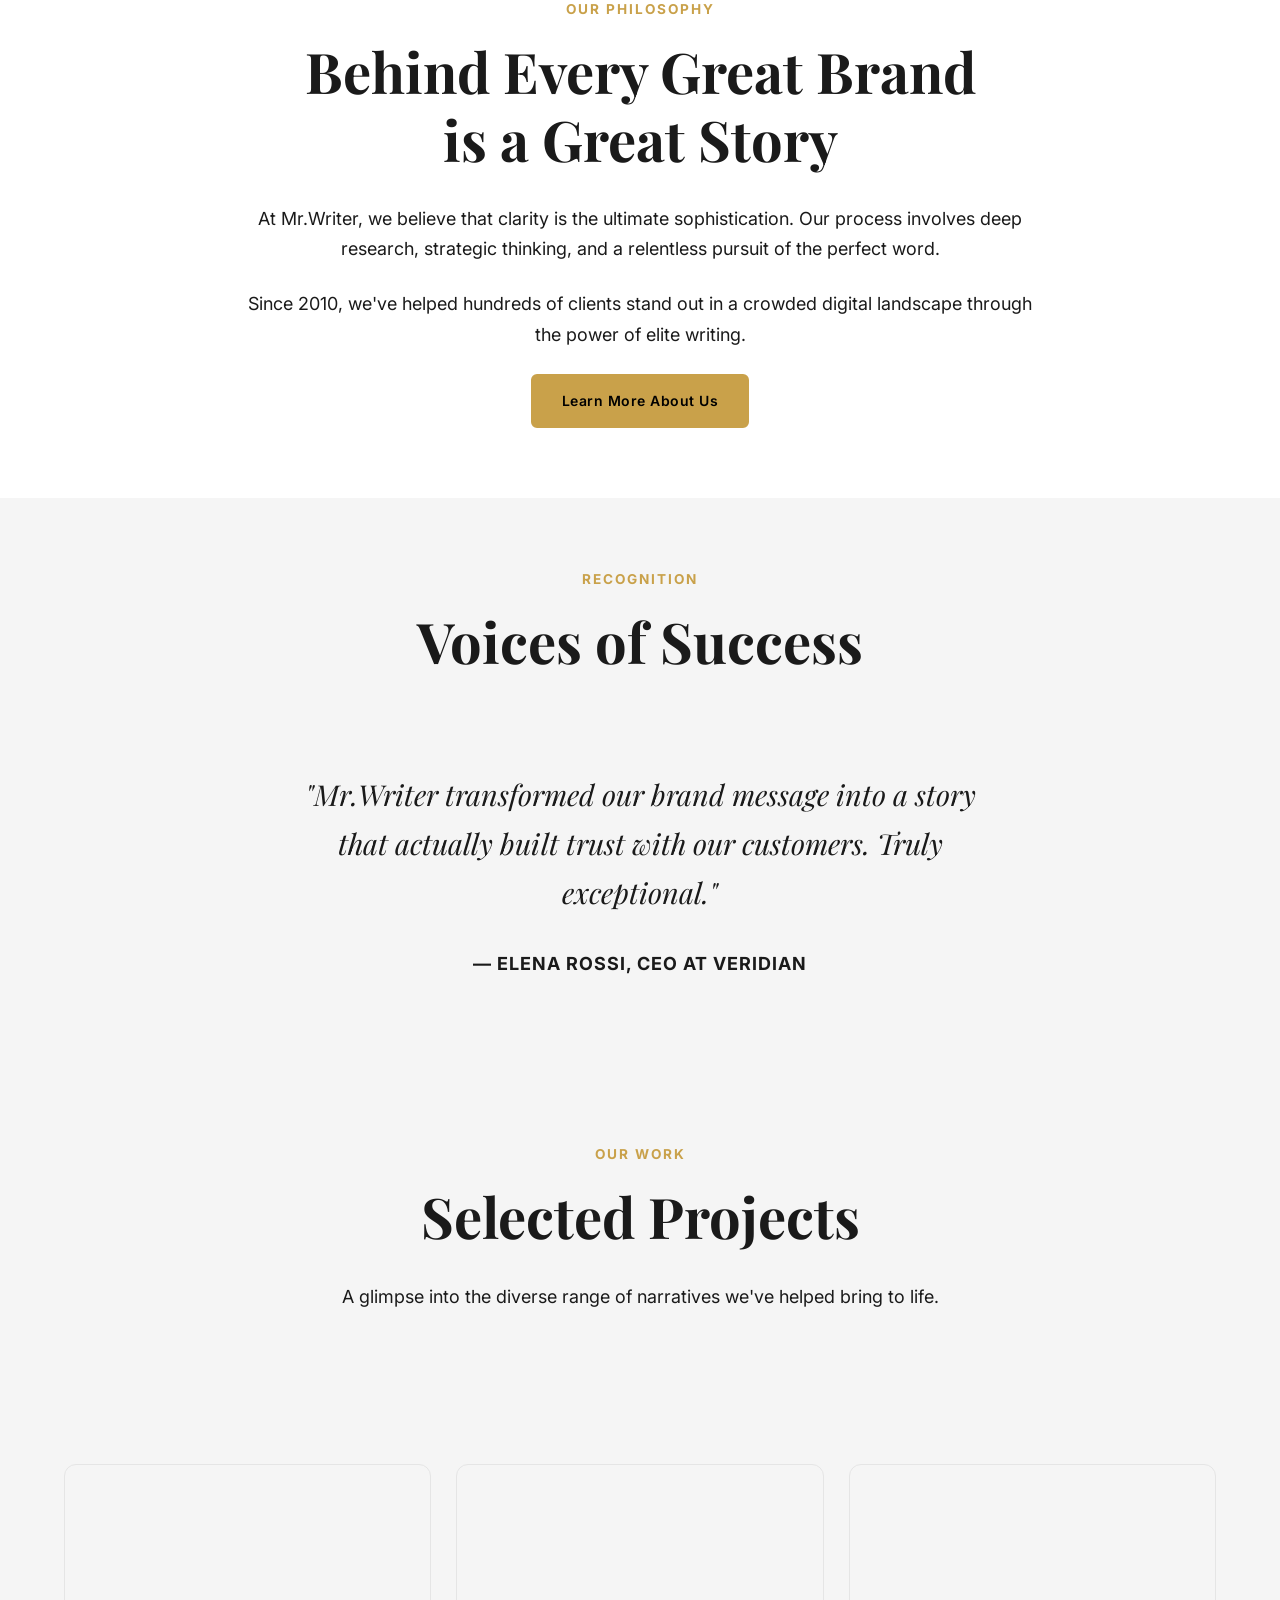
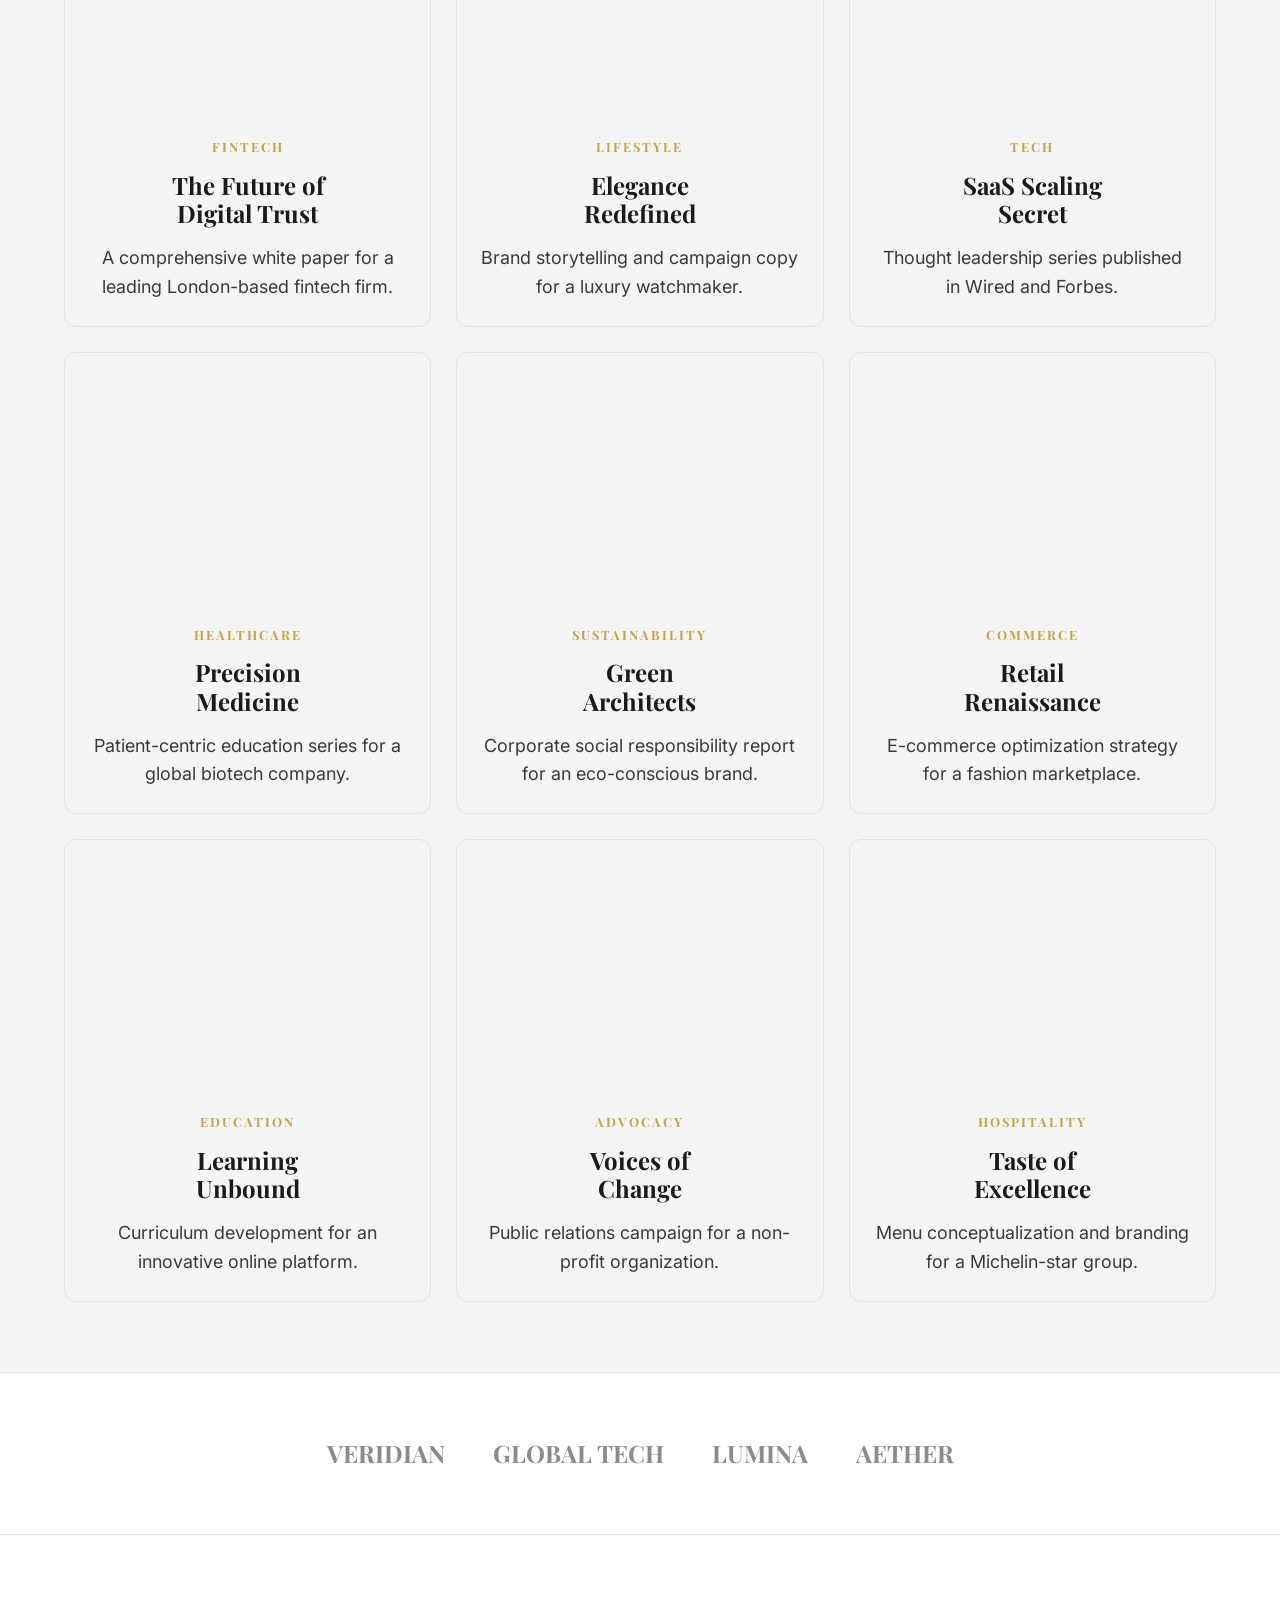
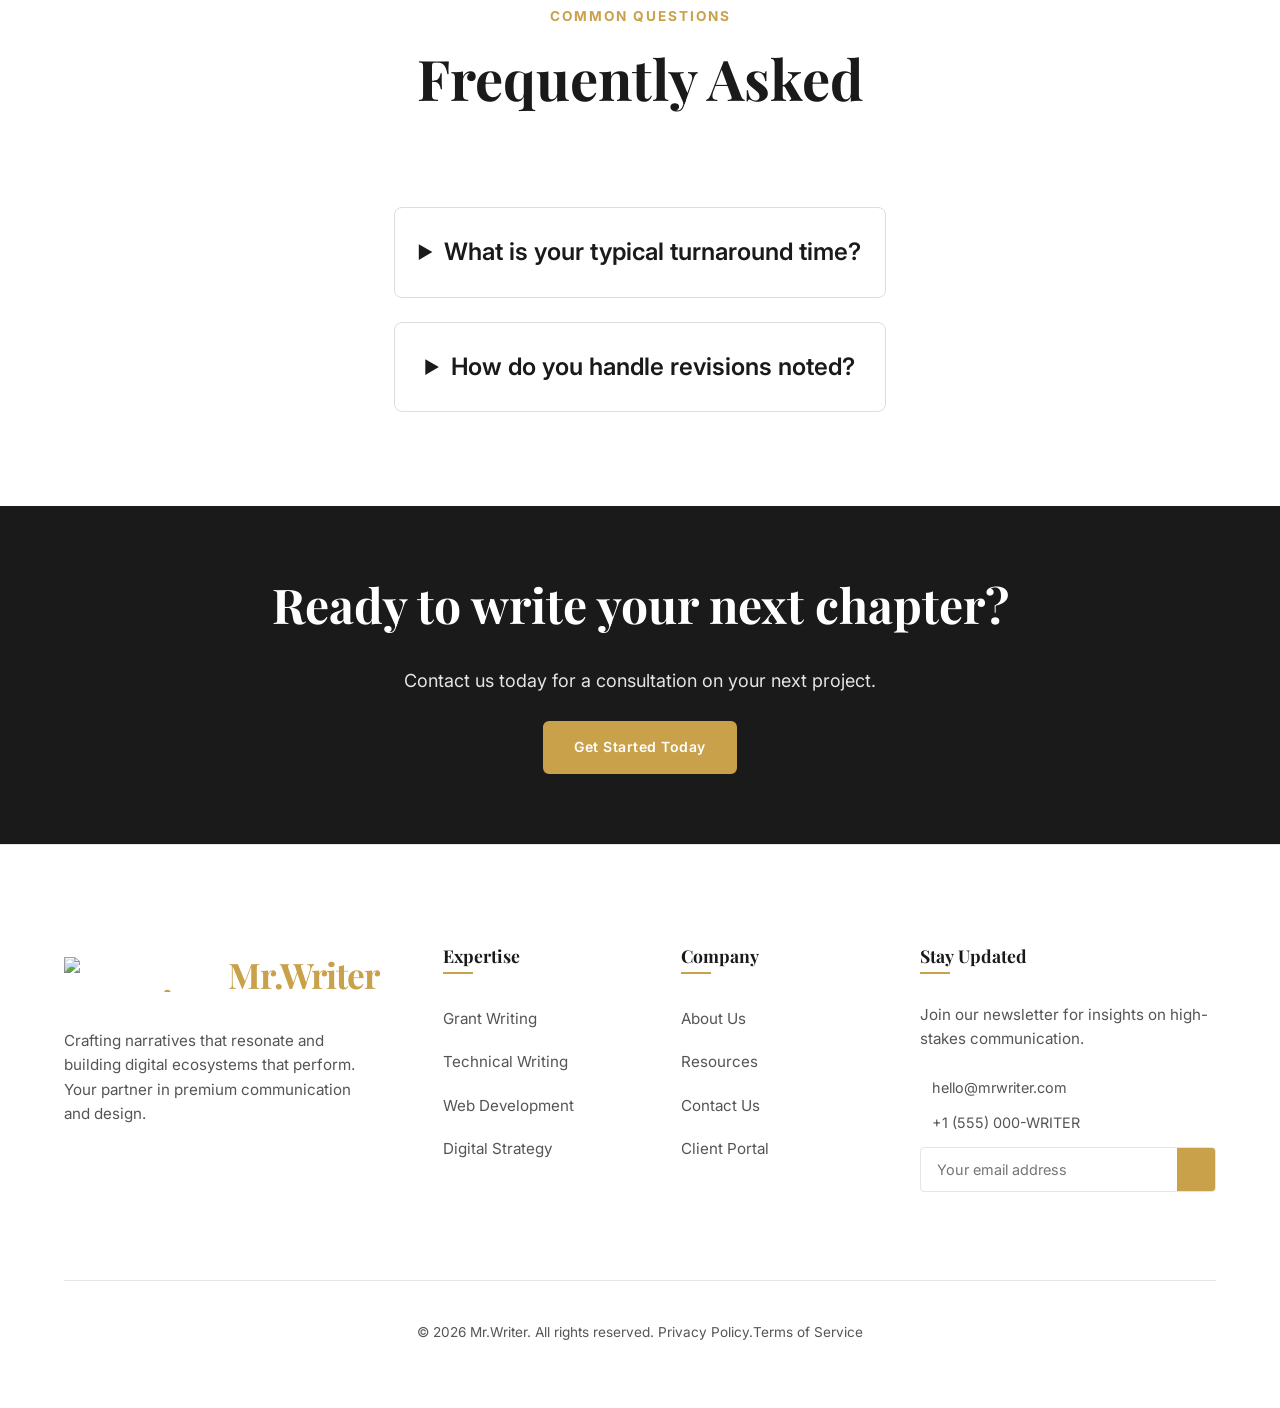
==== commit a217e7f3: "U" ====
--- a/index.html
+++ b/index.html
@@ -23,6 +23,7 @@
                 <li><a href="services.html">Services</a></li>
                 <li><a href="blog.html">Blog</a></li>
                 <li><a href="contact.html">Contact</a></li>
+                <li><a href="login.html">Reach Us</a></li>
             </ul>
             <div class="nav-right">
                 <label class="theme-switch">
@@ -35,7 +36,6 @@
                     </span>
                 </label>
                 <button class="rtl-toggle-btn" id="rtl-btn-desktop">RTL</button>
-                <a href="login.html" class="btn-login">Login</a>
                 <div class="hamburger">
                     <i class="ri-menu-line"></i>
                 </div>
@@ -53,7 +53,7 @@
             <li><a href="services.html">Services</a></li>
             <li><a href="blog.html">Blog</a></li>
             <li><a href="contact.html">Contact</a></li>
-            <li><a href="login.html">Login</a></li>
+            <li><a href="login.html">Reach Us</a></li>
             <li class="mobile-theme-item">
                 <span>Theme</span>
                 <label class="theme-switch">
@@ -221,7 +221,6 @@
                     <div class="card fade-up">
                         <div class="card-image" style="background-image: url('https://images.unsplash.com/photo-1455390582262-044cdead277a?auto=format&fit=crop&q=80&w=600');"></div>
                         <div class="card-content">
-                            <i class="ri-quill-pen-line"></i>
                             <h3>Creative writing</h3>
                             <p>Compelling narratives that capture your brand's essence and drive engagement mission duty.</p>
                             <ul>
@@ -235,7 +234,6 @@
                     <div class="card fade-up">
                         <div class="card-image" style="background-image: url('https://images.unsplash.com/photo-1544716278-ca5e3f4abd8c?auto=format&fit=crop&q=80&w=600');"></div>
                         <div class="card-content">
-                            <i class="ri-book-open-line"></i>
                             <h3>Editorial Strategy</h3>
                             <p>Data-driven content planning that aligns with your business goals and audience managemnet.</p>
                             <ul>
@@ -249,7 +247,6 @@
                     <div class="card fade-up">
                         <div class="card-image" style="background-image: url('https://images.unsplash.com/photo-1512486130939-2c4f79935e4f?auto=format&fit=crop&q=80&w=600');"></div>
                         <div class="card-content">
-                            <i class="ri-translate-2"></i>
                             <h3>Ghostwriting Sec</h3>
                             <p>Your thoughts, our expertise. We bring your vision to life while maintaining your unique voice.</p>
                             <ul>
@@ -263,7 +260,6 @@
                     <div class="card fade-up">
                         <div class="card-image" style="background-image: url('https://images.unsplash.com/photo-1488190211105-8b0e65b80b4e?auto=format&fit=crop&q=80&w=600');"></div>
                         <div class="card-content">
-                            <i class="ri-headphone-line"></i>
                             <h3>Podcast Scripting</h3>
                             <p>Low-converting gmail sequences that build relationships and drive predictable nature.</p>
                             <ul>
@@ -277,7 +273,6 @@
                     <div class="card fade-up">
                         <div class="card-image" style="background-image: url('https://images.unsplash.com/photo-1496065187959-7f07b8353c55?auto=format&fit=crop&q=80&w=600');"></div>
                         <div class="card-content">
-                            <i class="ri-global-line"></i>
                             <h3>Technical Writing</h3>
                             <p>Morn-converting high sequences that build relationships and drive predictable departmen.</p>
                             <ul>
@@ -291,7 +286,6 @@
                     <div class="card fade-up">
                         <div class="card-image" style="background-image: url('https://images.unsplash.com/photo-1542435503-956c469947f6?auto=format&fit=crop&q=80&w=600');"></div>
                         <div class="card-content">
-                            <i class="ri-mail-send-line"></i>
                             <h3>Email Marketing</h3>
                             <p>High-converting email sequences that build relationships and drive predictable revenue.</p>
                             <ul>
@@ -305,7 +299,6 @@
                     <div class="card fade-up">
                         <div class="card-image" style="background-image: url('https://images.unsplash.com/photo-1552664730-d307ca884978?auto=format&fit=crop&q=80&w=600');"></div>
                         <div class="card-content">
-                            <i class="ri-briefcase-line"></i>
                             <h3>Business Proposals</h3>
                             <p>Winning grant proposals and business cases that secure funding and partnerships.</p>
                             <ul>
@@ -319,7 +312,6 @@
                     <div class="card fade-up">
                         <div class="card-image" style="background-image: url('https://images.unsplash.com/photo-1434030216411-0b793f4b4173?auto=format&fit=crop&q=80&w=600');"></div>
                         <div class="card-content">
-                            <i class="ri-chat-voice-line"></i>
                             <h3>Speech Writing Sec</h3>
                             <p>Powerful speeches that move audiences and leave a lasting impression on every stage.</p>
                             <ul>
@@ -333,7 +325,6 @@
                     <div class="card fade-up">
                         <div class="card-image" style="background-image: url('https://images.unsplash.com/photo-1499750310107-5fef28a66643?auto=format&fit=crop&q=80&w=600');"></div>
                         <div class="card-content">
-                            <i class="ri-article-line"></i>
                             <h3>Blog Management</h3>
                             <p>Dullfull speeches that move audiences and leave a lasting impression on every point.</p>
                             <ul>
--- a/assets/css/style.css
+++ b/assets/css/style.css
@@ -251,9 +251,12 @@
 .btn-login {
     background: var(--primary-text);
     color: var(--primary-bg);
-    padding: 0.8rem 1.5rem;
+    padding: 0.6rem 1.5rem;
     border-radius: 4px;
     font-weight: 600;
+    display: flex;
+    align-items: center;
+    height: 38px;
 }
 
 .btn-login:hover {
@@ -289,16 +292,12 @@
 }
 
 .card-image {
-    width: 150px;
-    /* Square fit inside */
-    height: 150px;
+    width: 100%;
+    height: 250px;
     background-size: cover;
     background-position: center;
-    border-radius: 12px;
-    /* Square with rounded corners */
-    margin-top: 2rem;
+    margin-top: 0;
     transition: transform var(--transition-speed);
-    box-shadow: 0 4px 10px rgba(0, 0, 0, 0.1);
 }
 
 .card:hover .card-image {
@@ -723,6 +722,12 @@
     justify-content: flex-start;
 }
 
+footer {
+    padding: 100px 0 0;
+    background: var(--primary-bg);
+    border-top: 1px solid var(--border-color);
+}
+
 .footer-grid {
     display: grid;
     grid-template-columns: 1.5fr 1fr 1fr 1.5fr;
@@ -1073,14 +1078,17 @@
     border: 1px solid var(--border-color);
     color: var(--primary-text);
     border-radius: 4px;
-    padding: 4px 10px;
-    font-size: 0.8rem;
+    padding: 0 8px;
+    font-size: 0.75rem;
     font-weight: 600;
     cursor: pointer;
     font-family: var(--font-sans);
     letter-spacing: 0.5px;
     transition: all var(--transition-speed);
     white-space: nowrap;
+    display: flex;
+    align-items: center;
+    height: 24px;
 }
 
 .rtl-toggle-btn:hover {
@@ -1203,15 +1211,17 @@
 
 @media (max-width: 768px) {
     .hero {
-        height: 65vh;
-        min-height: 500px;
+        height: auto;
+        min-height: 100vh;
+        padding-bottom: 40px;
     }
 }
 
 @media (max-width: 360px) {
     .hero {
-        height: 60vh;
-        min-height: 450px;
+        height: auto;
+        min-height: 100vh;
+        padding-bottom: 40px;
     }
 }
 
@@ -1366,7 +1376,7 @@
 
 .card {
     background: var(--card-bg);
-    padding: 25px;
+    padding: 0;
     border-radius: 12px;
     text-align: center;
 
@@ -1487,7 +1497,8 @@
 
 /* ===== IMAGE ===== */
 .card-image {
-    height: 180px;
+    width: 100%;
+    height: 250px;
     overflow: hidden;
 }
 
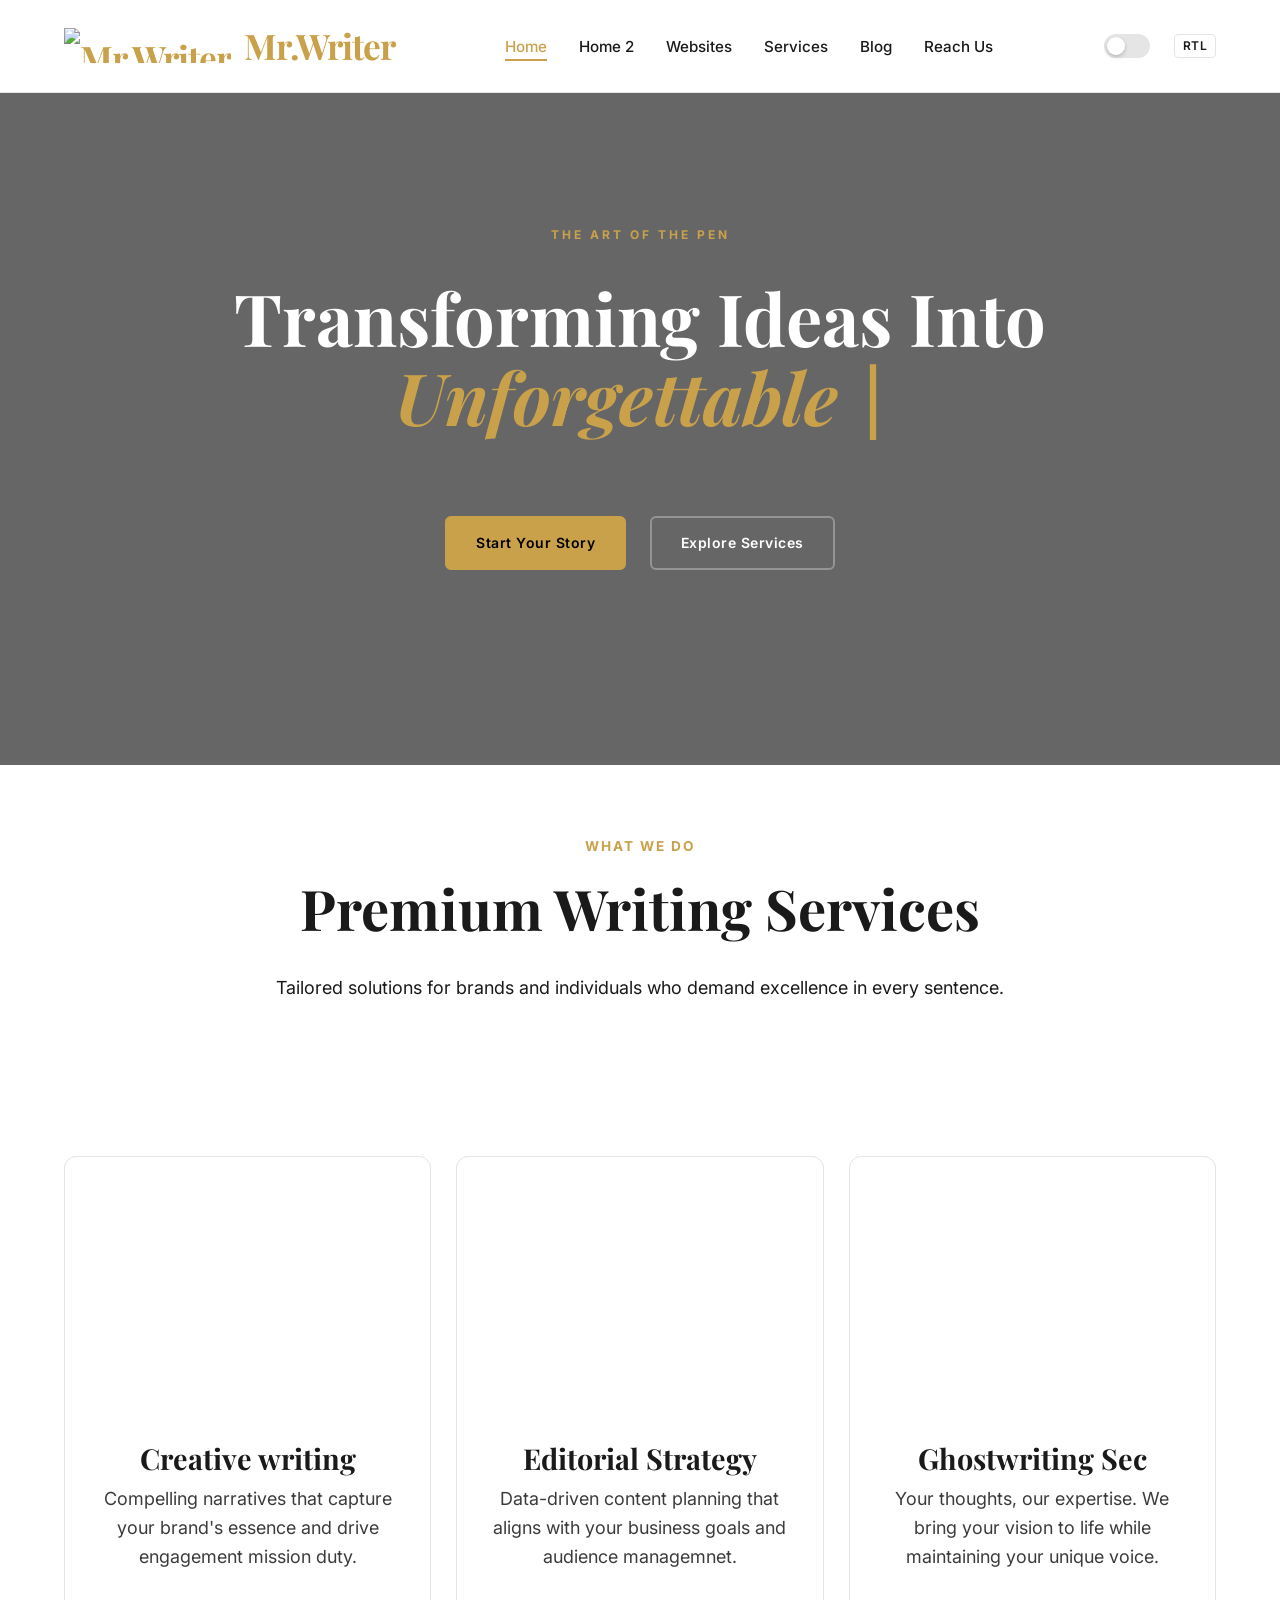
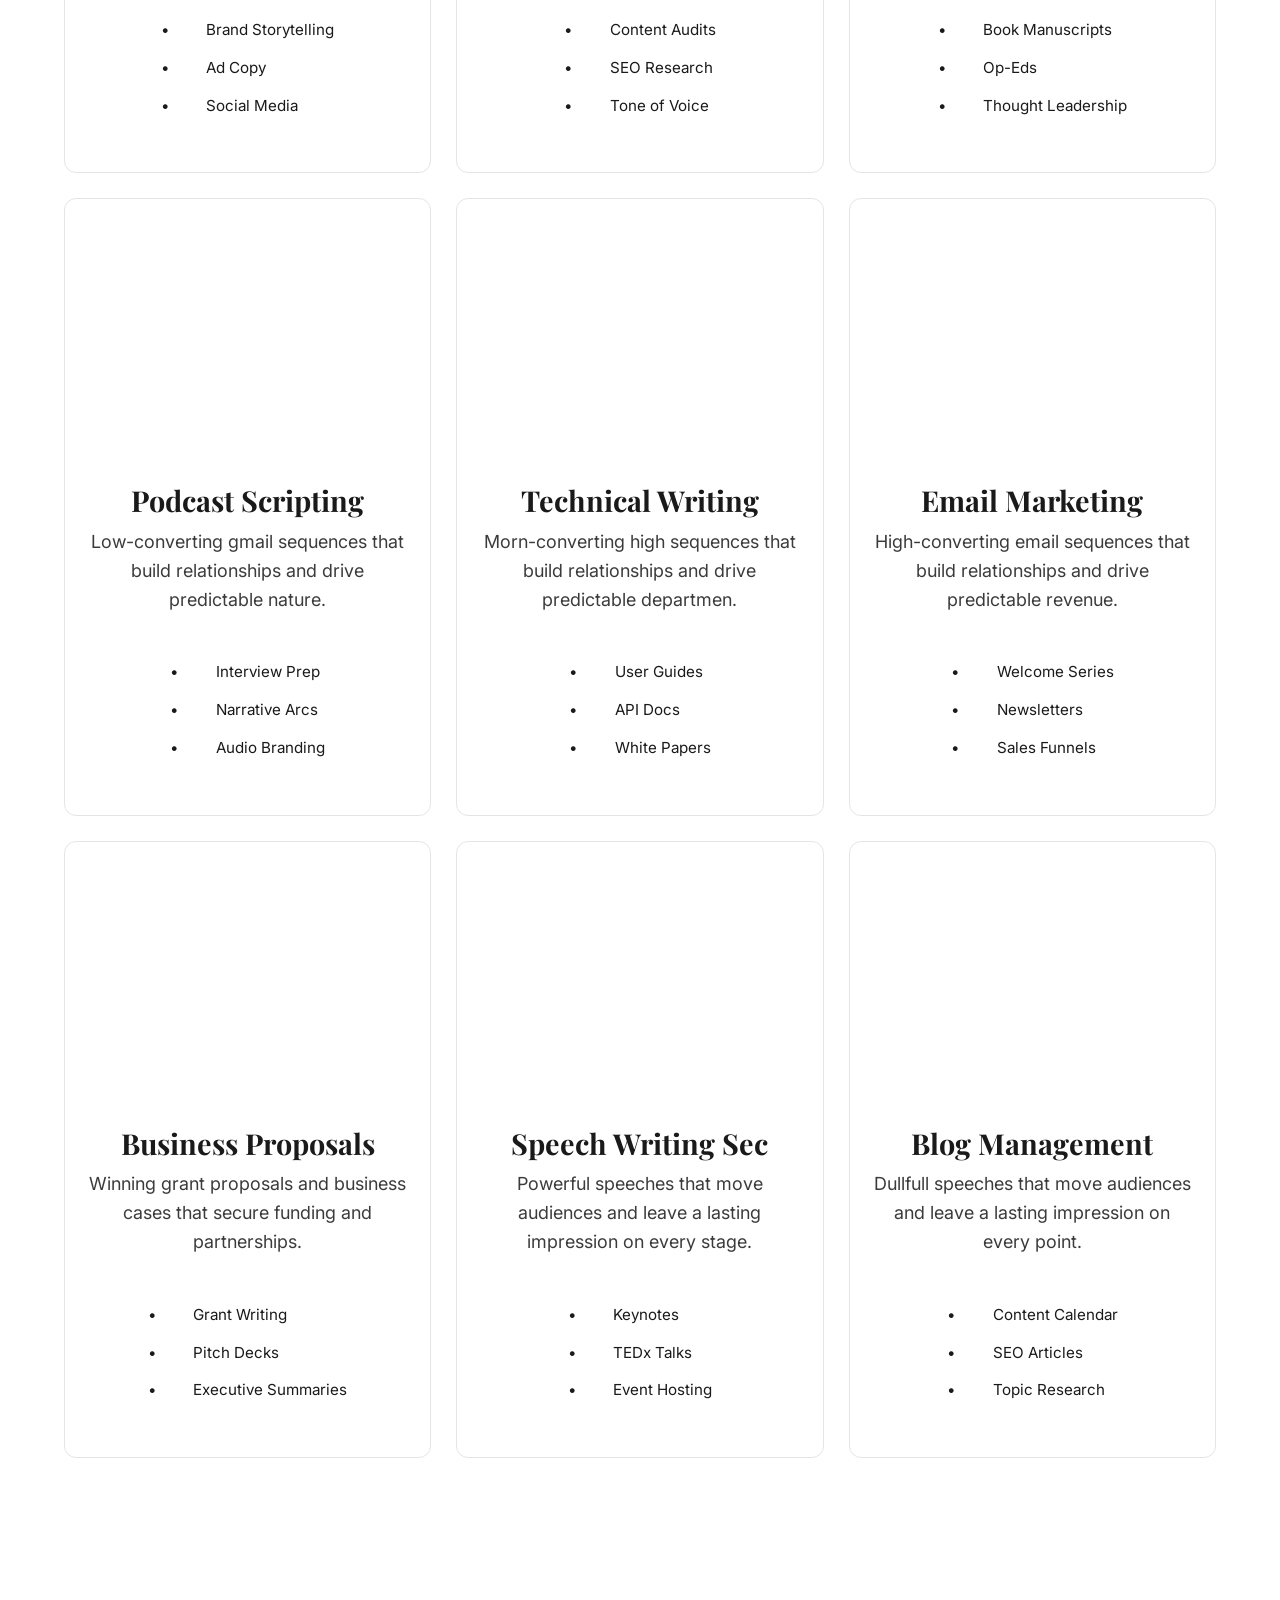
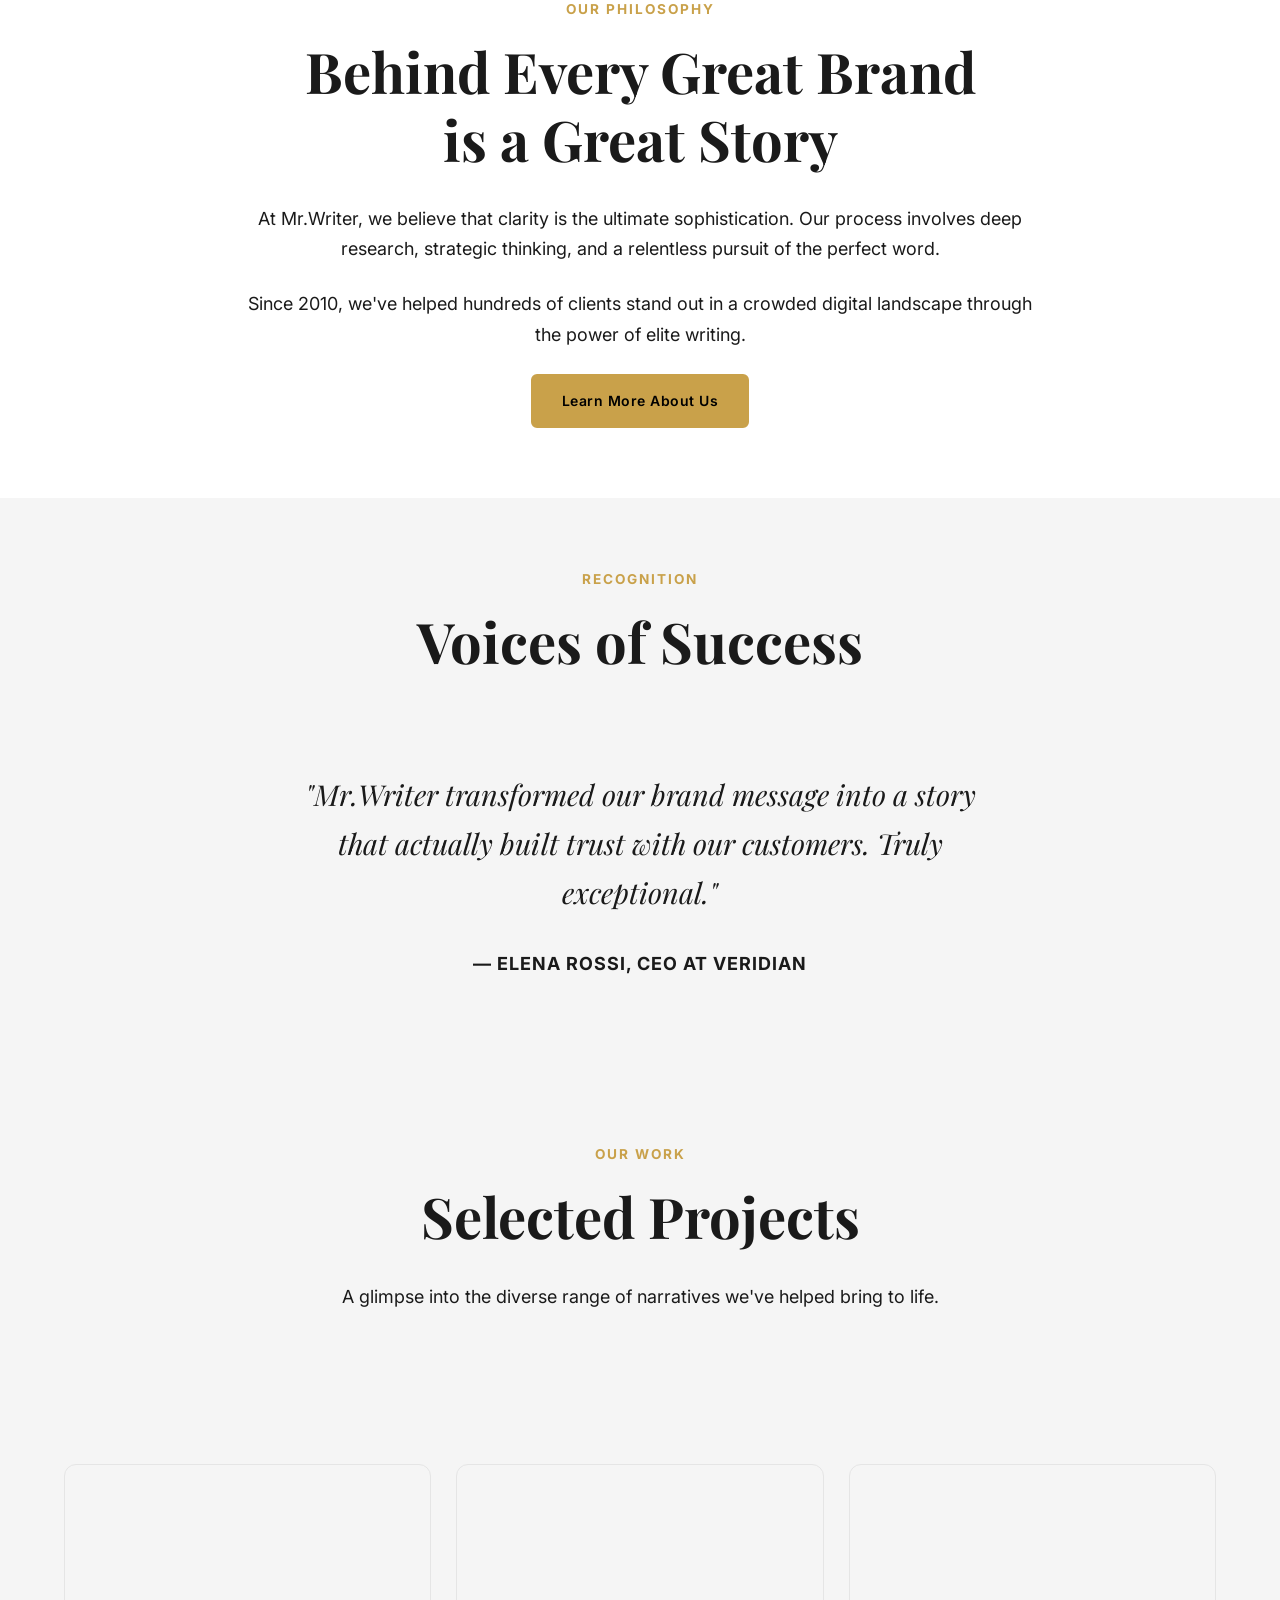
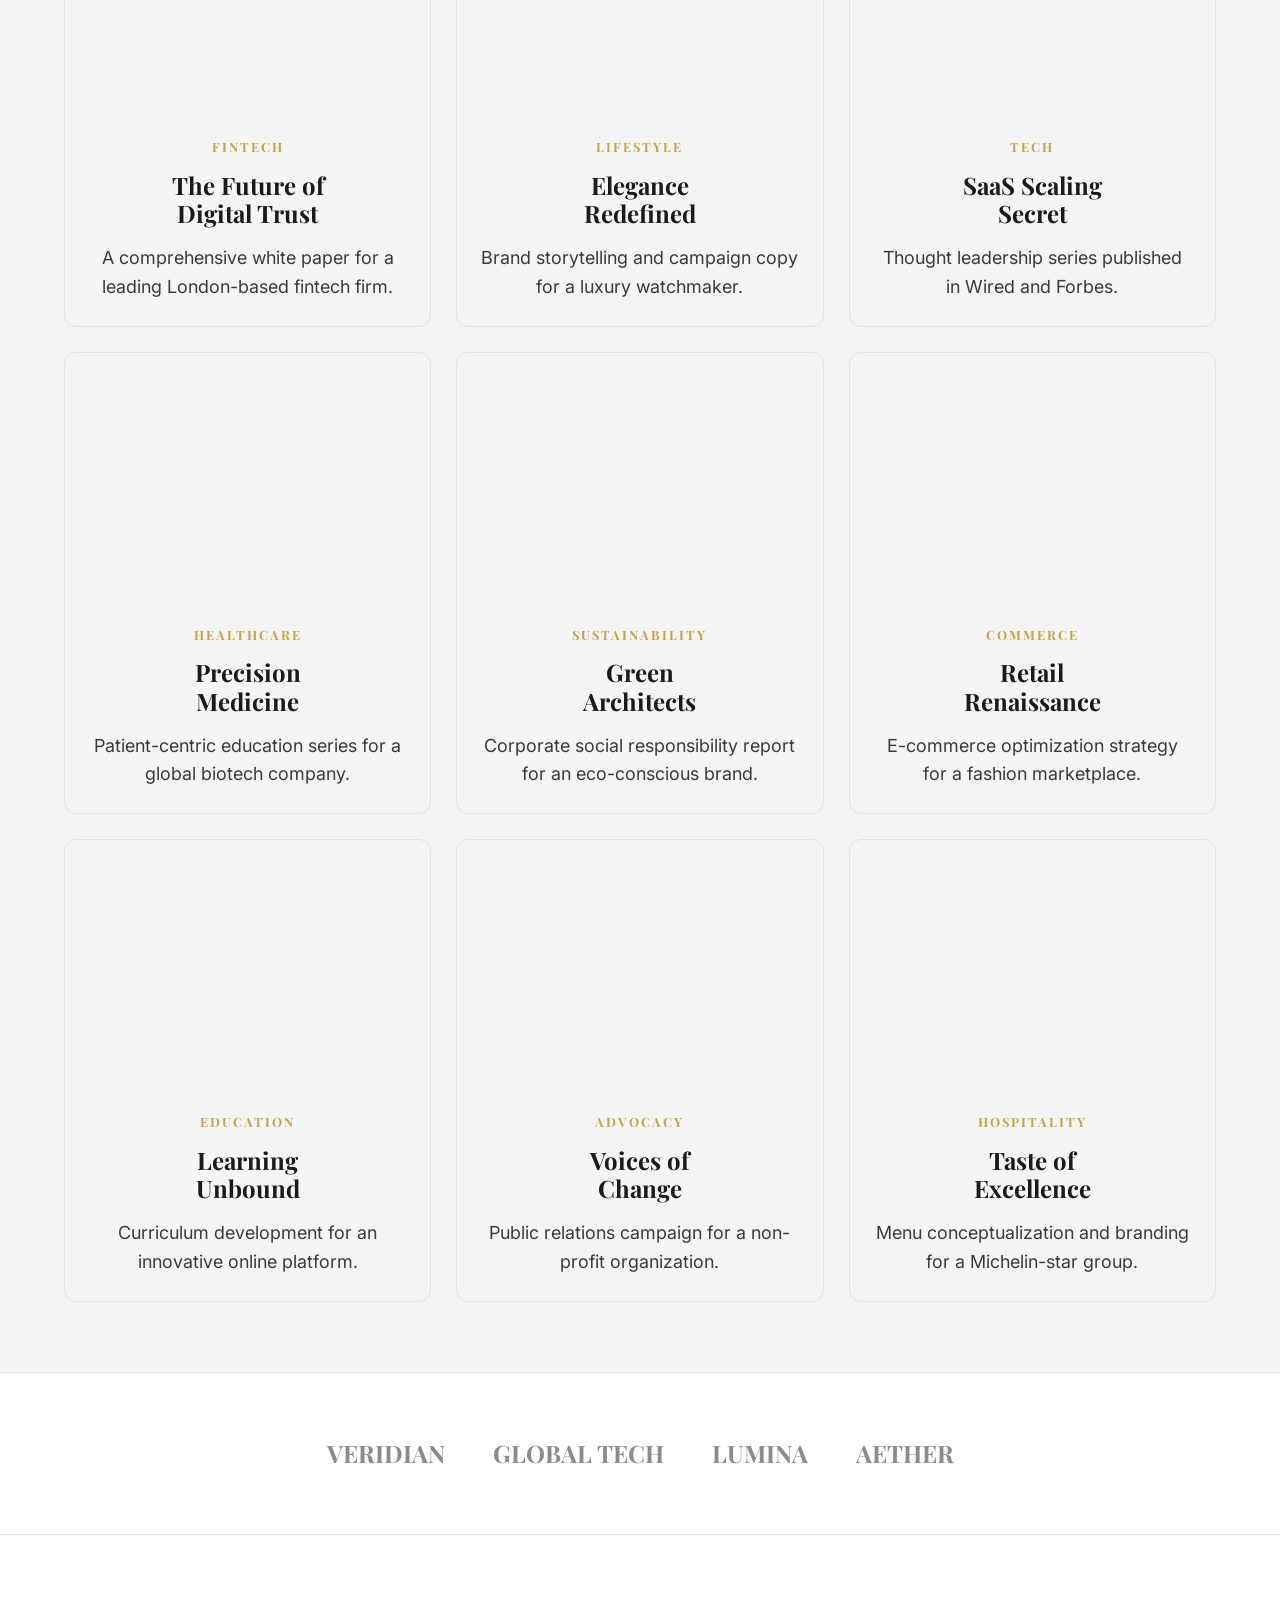
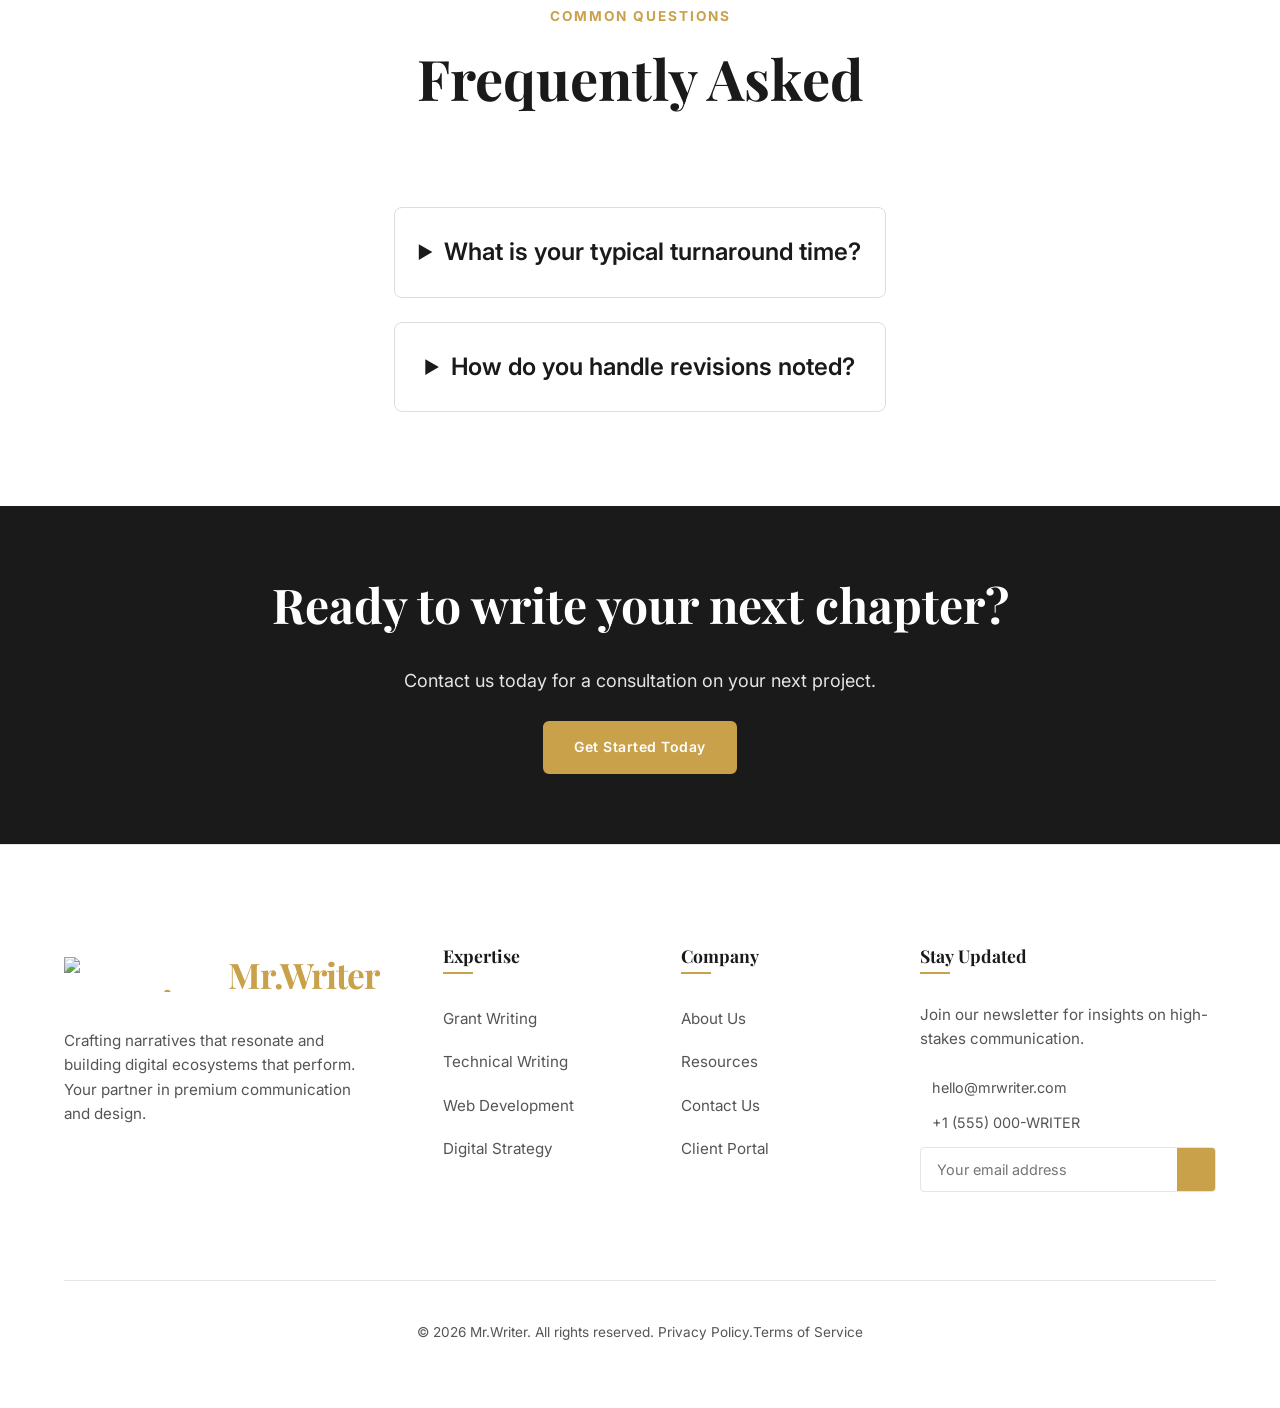
==== commit 5b29212a: "U" ====
--- a/index.html
+++ b/index.html
@@ -22,8 +22,7 @@
                 <li><a href="websites.html">Websites</a></li>
                 <li><a href="services.html">Services</a></li>
                 <li><a href="blog.html">Blog</a></li>
-                <li><a href="contact.html">Contact</a></li>
-                <li><a href="login.html">Reach Us</a></li>
+                <li><a href="contact.html">Reach Us</a></li>
             </ul>
             <div class="nav-right">
                 <label class="theme-switch">
--- a/assets/css/style.css
+++ b/assets/css/style.css
@@ -1431,6 +1431,18 @@
 .btn-social img {
     width: 20px;
     height: 20px;
+}
+
+/* APPLE STYLE */
+.btn-apple {
+    background: #fff;
+    color: #333;
+    border: 1px solid #ddd;
+}
+
+.btn-apple:hover {
+    background: #e0e1dc;
+    transform: translateY(-2px);
 }
 
 /* GOOGLE (REAL STYLE) */
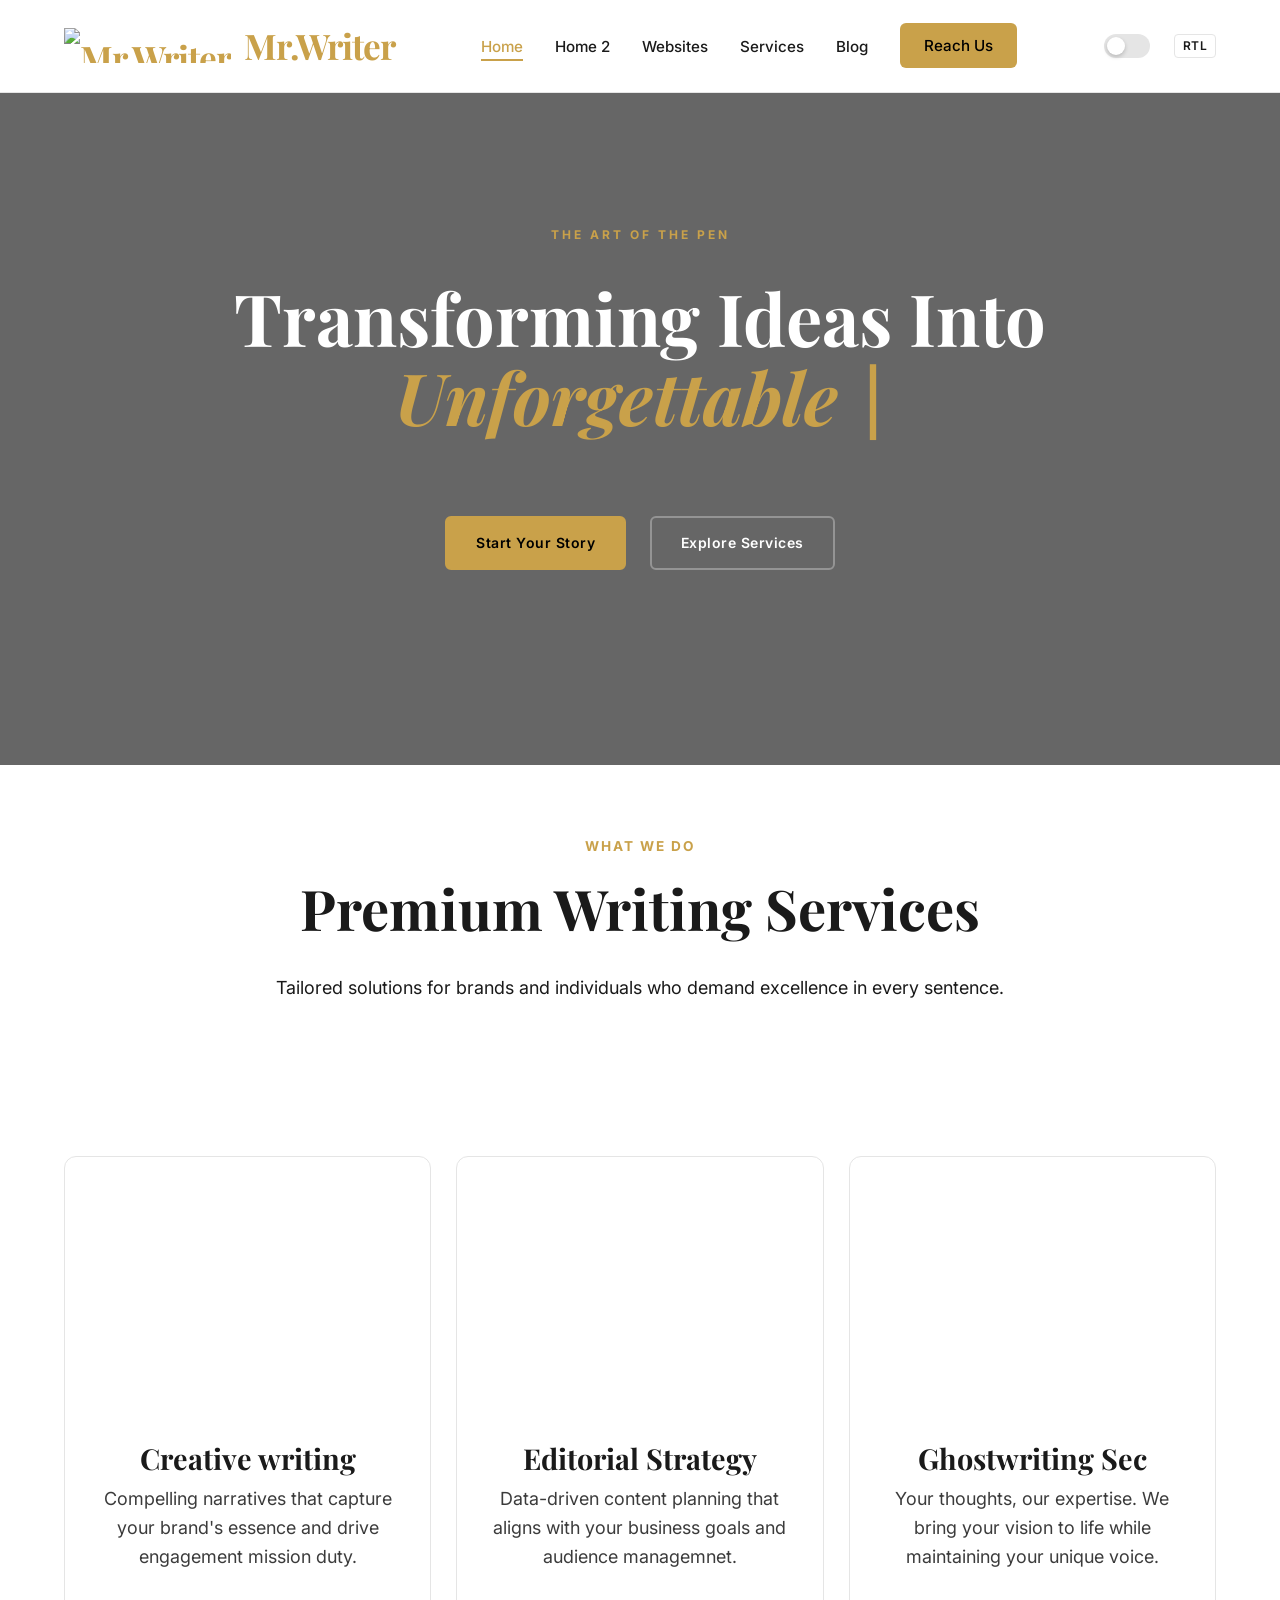
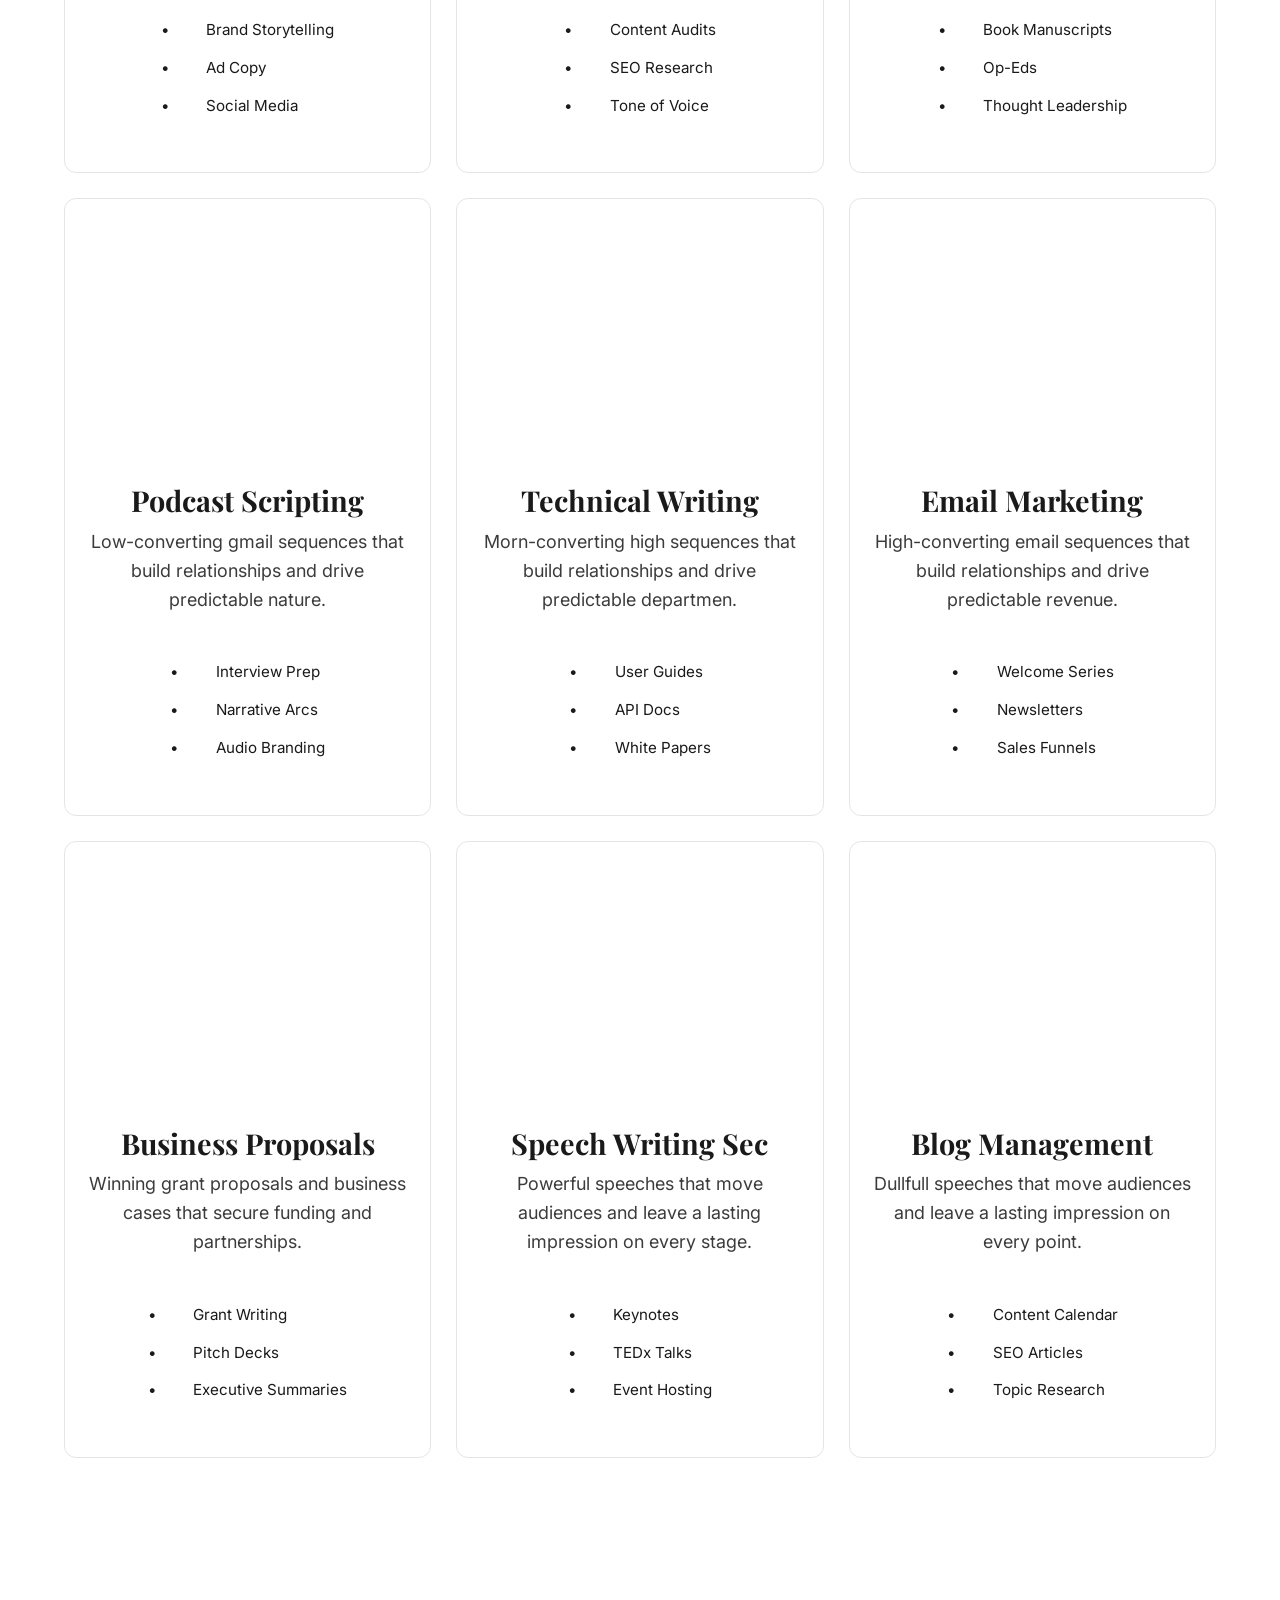
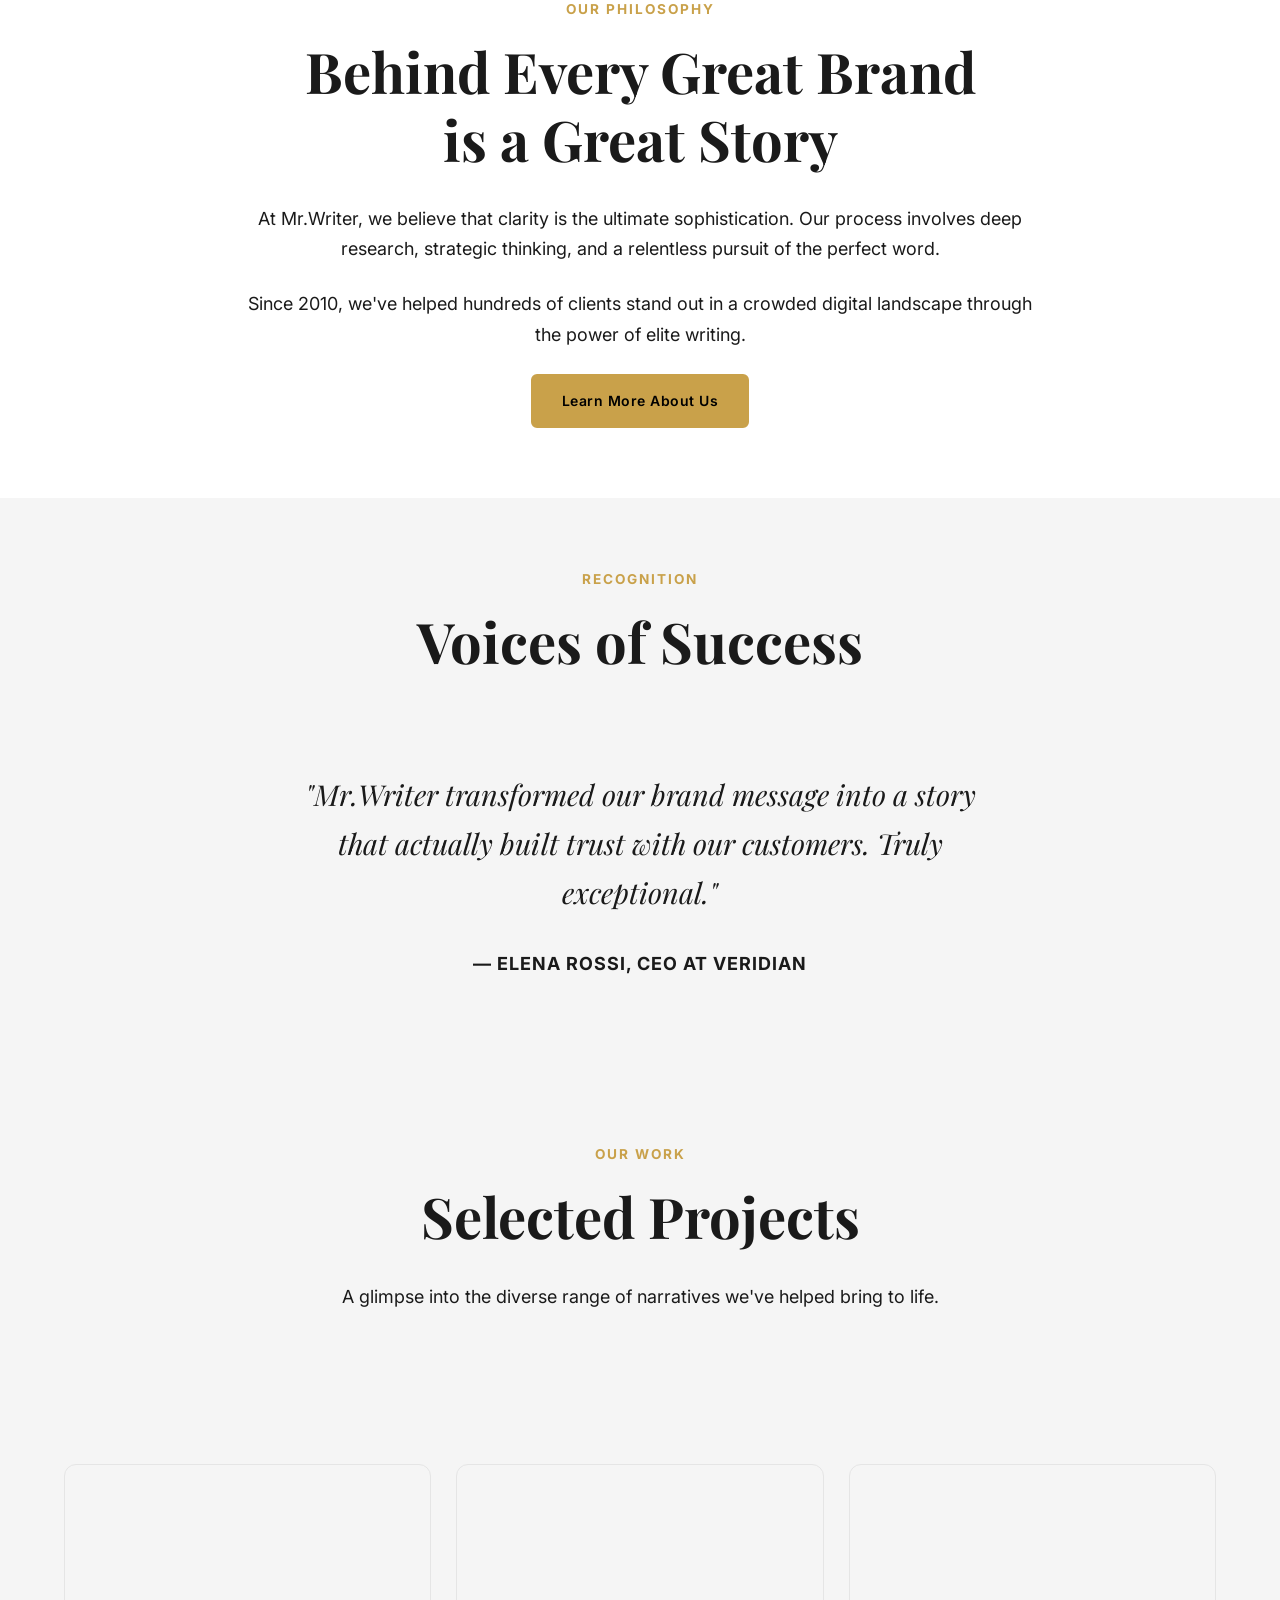
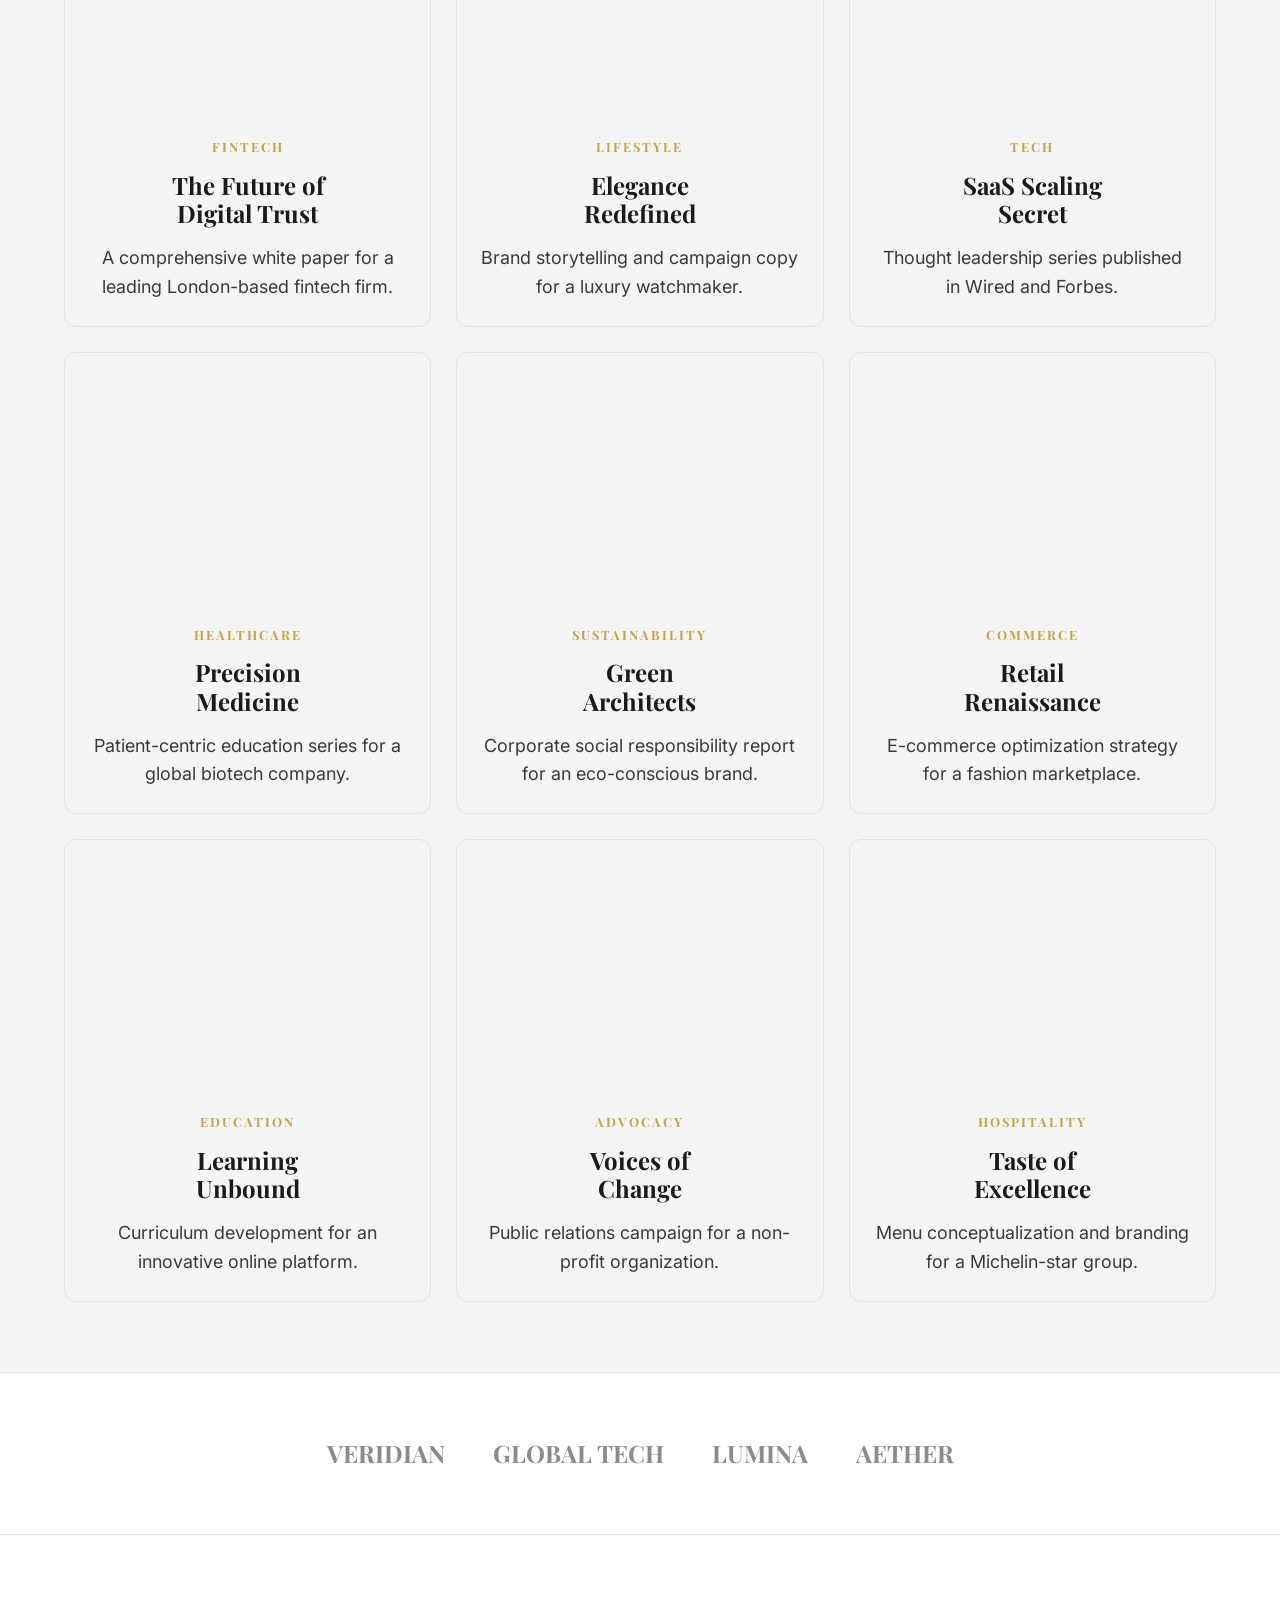
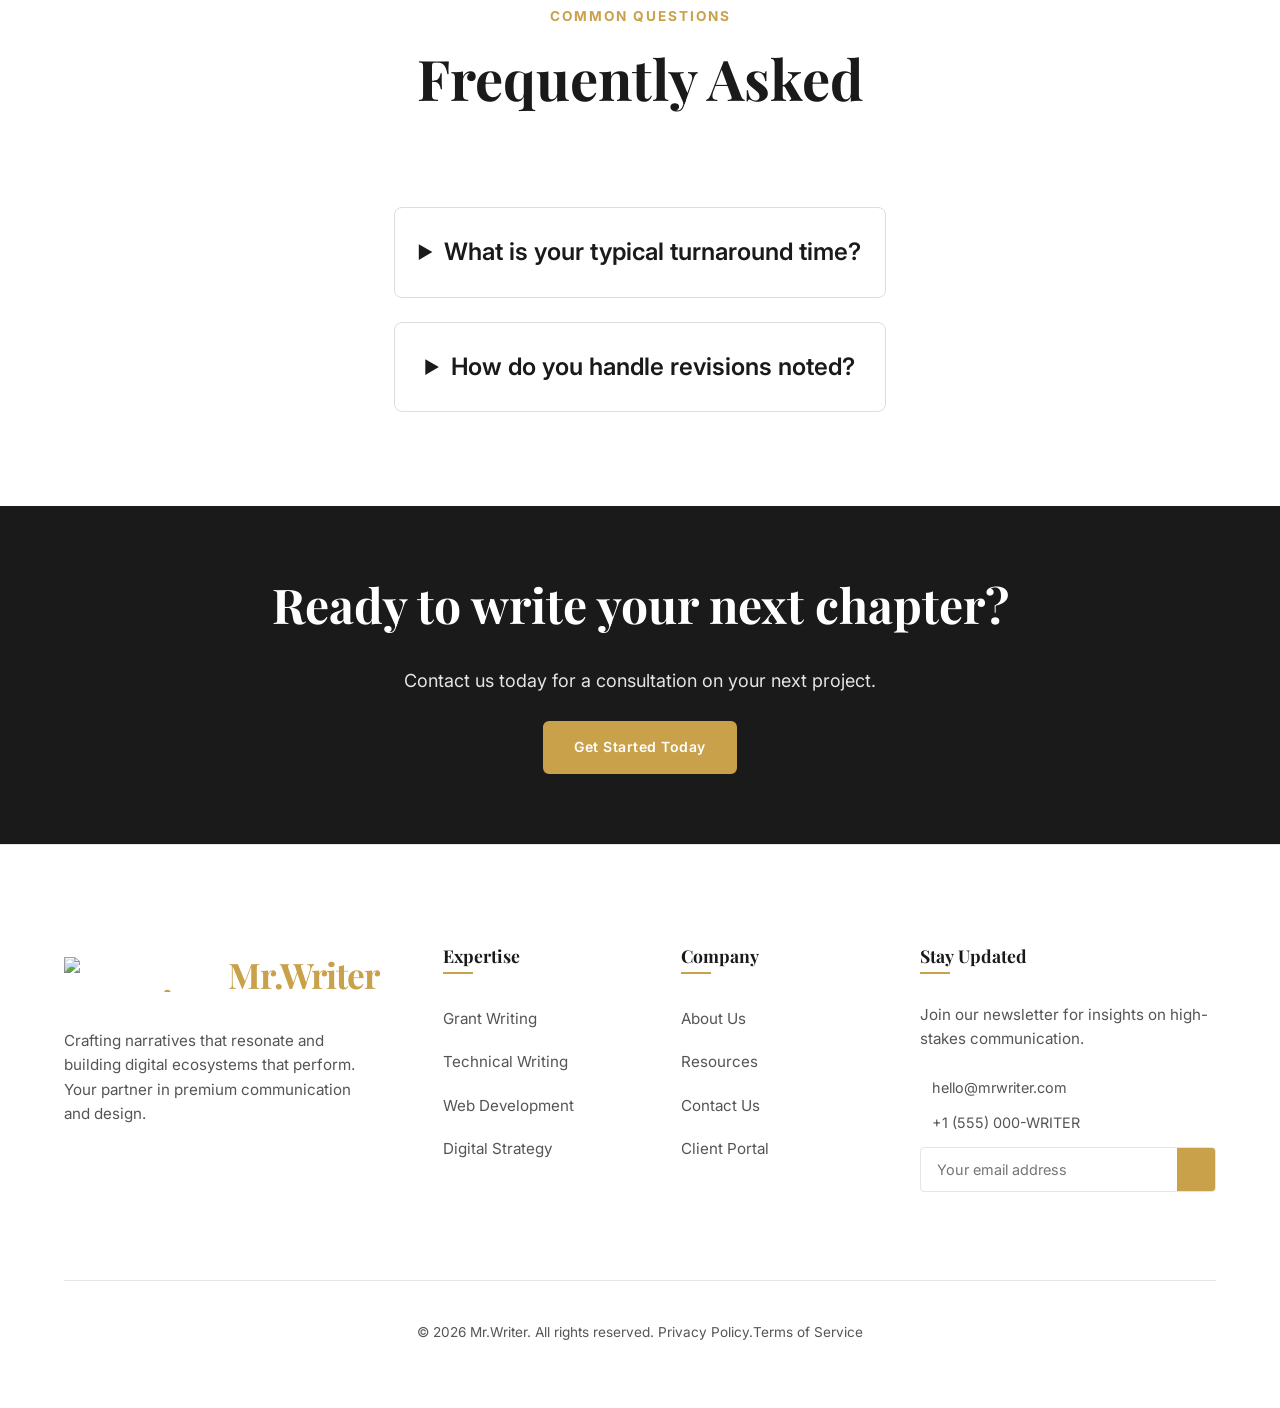
==== commit bcd86b61: "Add files via upload" ====
--- a/index.html
+++ b/index.html
@@ -1,5 +1,6 @@
 <!DOCTYPE html>
 <html lang="en">
+
 <head>
     <meta charset="UTF-8">
     <meta name="viewport" content="width=device-width, initial-scale=1.0">
@@ -8,12 +9,14 @@
     <link rel="stylesheet" href="assets/css/style.css">
     <link href="https://cdn.jsdelivr.net/npm/remixicon@3.5.0/fonts/remixicon.css" rel="stylesheet">
 </head>
+
 <body>
-<!---------------------------Header Section----------------------------->
+    <!---------------------------Header Section----------------------------->
     <nav>
         <div class="container nav-container">
             <a href="index.html" class="logo">
-                <img src="assets/images/logo.png" alt="Mr.Writer" height="35" width="auto" style="height: 35px; width: auto;">
+                <img src="assets/images/logo.png" alt="Mr.Writer" height="35" width="auto"
+                    style="height: 35px; width: auto;">
                 Mr.Writer
             </a>
             <ul class="nav-links">
@@ -22,7 +25,7 @@
                 <li><a href="websites.html">Websites</a></li>
                 <li><a href="services.html">Services</a></li>
                 <li><a href="blog.html">Blog</a></li>
-                <li><a href="contact.html">Reach Us</a></li>
+                <li><a href="contact.html" class="btn-nav">Reach Us</a></li>
             </ul>
             <div class="nav-right">
                 <label class="theme-switch">
@@ -42,7 +45,7 @@
         </div>
     </nav>
 
-<!---------------------------Mobile Drawer Section----------------------------->
+    <!---------------------------Mobile Drawer Section----------------------------->
     <!-- Mobile Drawer -->
     <div class="mobile-drawer">
         <ul class="mobile-links">
@@ -51,8 +54,8 @@
             <li><a href="websites.html">Websites</a></li>
             <li><a href="services.html">Services</a></li>
             <li><a href="blog.html">Blog</a></li>
-            <li><a href="contact.html">Contact</a></li>
-            <li><a href="login.html">Reach Us</a></li>
+
+            <li><a href="contact.html" class="btn-nav">Reach Us</a></li>
             <li class="mobile-theme-item">
                 <span>Theme</span>
                 <label class="theme-switch">
@@ -73,140 +76,151 @@
     </div>
 
     <main>
-<!---------------------------Hero Section----------------------------->
+        <!---------------------------Hero Section----------------------------->
         <!-- Hero Section -->
         <section class="hero">
-    
-    <div class="hero-bg" style="background-image: url('https://cc-west-blog-assets.s3.amazonaws.com/uploads/2019/01/writer-skills-1-1.jpeg');"></div>
-    <div class="hero-overlay"></div>
-
-    <div class="container">
-        <div class="hero-content fade-up">
-            
-            <span class="hero-badge" id="badgeText"></span>
-
-            <h1 id="mainTitle"></h1>
-
-            <p id="heroDesc"></p>
-
-            <div class="hero-btns">
-                <a href="contact.html" class="btn-primary">Start Your Story</a>
-                <a href="services.html" class="btn-secondary">Explore Services</a>
-            </div>
-
-        </div>
-    </div>
-
-    <!-- ALL IN ONE STYLE + SCRIPT -->
-    <style>
-        /* TYPE CURSOR */
-        .typing-cursor::after {
-            content: "|";
-            margin-left: 3px;
-            animation: blink 1s infinite;
-        }
-
-        @keyframes blink {
-            0%, 50%, 100% { opacity: 1; }
-            25%, 75% { opacity: 0; }
-        }
-
-        /* OPTIONAL: CENTER FIX */
-        .hero-content {
-            text-align: left;
-        }
-
-        /* MOBILE FIX */
-        @media (max-width: 400px) {
-
-            .hero-content {
-                text-align: center;
-                padding: 0 15px;
-            }
-
-            .hero-content h1 {
-                font-size: 24px !important;
-                line-height: 1.3;
-                word-break: break-word;
-                overflow-wrap: anywhere;
-            }
-
-            .hero-content p {
-                font-size: 14px;
-            }
-
-            .hero-badge {
-                font-size: 12px;
-            }
-
-            .hero-btns {
-                display: flex;
-                flex-direction: column;
-                gap: 10px;
-                align-items: center;
-            }
-
-            .hero-btns a {
-                width: 90%;
-                text-align: center;
-            }
-
-            .hero {
-                overflow-x: hidden;
-            }
-        }
-    </style>
-
-    <script>
-        function typeText(element, text, speed = 30, callback) {
-            let i = 0;
-            element.innerHTML = "";
-            element.classList.add("typing-cursor");
-
-            function typing() {
-                if (i < text.length) {
-                    element.innerHTML += text.charAt(i);
-                    i++;
-                    setTimeout(typing, speed);
-                } else {
-                    element.classList.remove("typing-cursor");
-                    if (callback) callback();
+
+            <div class="hero-bg"
+                style="background-image: url('https://cc-west-blog-assets.s3.amazonaws.com/uploads/2019/01/writer-skills-1-1.jpeg');">
+            </div>
+            <div class="hero-overlay"></div>
+
+            <div class="container">
+                <div class="hero-content fade-up">
+
+                    <span class="hero-badge" id="badgeText"></span>
+
+                    <h1 id="mainTitle"></h1>
+
+                    <p id="heroDesc"></p>
+
+                    <div class="hero-btns">
+                        <a href="contact.html" class="btn-primary">Start Your Story</a>
+                        <a href="services.html" class="btn-secondary">Explore Services</a>
+                    </div>
+
+                </div>
+            </div>
+
+            <!-- ALL IN ONE STYLE + SCRIPT -->
+            <style>
+                /* TYPE CURSOR */
+                .typing-cursor::after {
+                    content: "|";
+                    margin-left: 3px;
+                    animation: blink 1s infinite;
                 }
-            }
-
-            typing();
-        }
-
-        window.onload = function () {
-            const badge = document.getElementById("badgeText");
-            const title = document.getElementById("mainTitle");
-            const desc = document.getElementById("heroDesc");
-
-            const badgeText = "The Art of the Pen";
-            const titleMain = "Transforming Ideas Into ";
-            const accentText = "Unforgettable Stories";
-            const descText = "We don't just write words. We craft experiences that resonate, inspire, and convert. Your vision deserves a voice.";
-
-            typeText(badge, badgeText, 40, () => {
-                typeText(title, titleMain, 35, () => {
-                    title.innerHTML += "<br><span class='accent-text' id='accent'></span>";
-                    const accent = document.getElementById("accent");
-
-                    typeText(accent, accentText, 40, () => {
-                        typeText(desc, descText, 20);
+
+                @keyframes blink {
+
+                    0%,
+                    50%,
+                    100% {
+                        opacity: 1;
+                    }
+
+                    25%,
+                    75% {
+                        opacity: 0;
+                    }
+                }
+
+                /* OPTIONAL: CENTER FIX */
+                .hero-content {
+                    text-align: left;
+                }
+
+                /* MOBILE FIX */
+                @media (max-width: 400px) {
+
+                    .hero-content {
+                        text-align: center;
+                        padding: 0 15px;
+                    }
+
+                    .hero-content h1 {
+                        font-size: 24px !important;
+                        line-height: 1.3;
+                        word-break: break-word;
+                        overflow-wrap: anywhere;
+                    }
+
+                    .hero-content p {
+                        font-size: 14px;
+                    }
+
+                    .hero-badge {
+                        font-size: 12px;
+                    }
+
+                    .hero-btns {
+                        display: flex;
+                        flex-direction: column;
+                        gap: 10px;
+                        align-items: center;
+                    }
+
+                    .hero-btns a {
+                        width: 90%;
+                        text-align: center;
+                    }
+
+                    .hero {
+                        overflow-x: hidden;
+                    }
+                }
+            </style>
+
+            <script>
+                function typeText(element, text, speed = 30, callback) {
+                    let i = 0;
+                    element.innerHTML = "";
+                    element.classList.add("typing-cursor");
+
+                    function typing() {
+                        if (i < text.length) {
+                            element.innerHTML += text.charAt(i);
+                            i++;
+                            setTimeout(typing, speed);
+                        } else {
+                            element.classList.remove("typing-cursor");
+                            if (callback) callback();
+                        }
+                    }
+
+                    typing();
+                }
+
+                window.onload = function () {
+                    const badge = document.getElementById("badgeText");
+                    const title = document.getElementById("mainTitle");
+                    const desc = document.getElementById("heroDesc");
+
+                    const badgeText = "The Art of the Pen";
+                    const titleMain = "Transforming Ideas Into ";
+                    const accentText = "Unforgettable Stories";
+                    const descText = "We don't just write words. We craft experiences that resonate, inspire, and convert. Your vision deserves a voice.";
+
+                    typeText(badge, badgeText, 40, () => {
+                        typeText(title, titleMain, 35, () => {
+                            title.innerHTML += "<br><span class='accent-text' id='accent'></span>";
+                            const accent = document.getElementById("accent");
+
+                            typeText(accent, accentText, 40, () => {
+                                typeText(desc, descText, 20);
+                            });
+                        });
                     });
-                });
-            });
-        };
-    </script>
-
-</section>
-
-
-
-
-
-<!---------------------------Service Section----------------------------->
+                };
+            </script>
+
+        </section>
+
+
+
+
+
+        <!---------------------------Service Section----------------------------->
         <!-- Services Section -->
         <section id="services" class="services">
             <div class="container">
@@ -218,10 +232,13 @@
 
                 <div class="card-grid">
                     <div class="card fade-up">
-                        <div class="card-image" style="background-image: url('https://images.unsplash.com/photo-1455390582262-044cdead277a?auto=format&fit=crop&q=80&w=600');"></div>
+                        <div class="card-image"
+                            style="background-image: url('https://images.unsplash.com/photo-1455390582262-044cdead277a?auto=format&fit=crop&q=80&w=600');">
+                        </div>
                         <div class="card-content">
                             <h3>Creative writing</h3>
-                            <p>Compelling narratives that capture your brand's essence and drive engagement mission duty.</p>
+                            <p>Compelling narratives that capture your brand's essence and drive engagement mission
+                                duty.</p>
                             <ul>
                                 <li><i class=""></i> Brand Storytelling</li>
                                 <li><i class=""></i> Ad Copy</li>
@@ -231,10 +248,13 @@
                     </div>
 
                     <div class="card fade-up">
-                        <div class="card-image" style="background-image: url('https://images.unsplash.com/photo-1544716278-ca5e3f4abd8c?auto=format&fit=crop&q=80&w=600');"></div>
+                        <div class="card-image"
+                            style="background-image: url('https://images.unsplash.com/photo-1544716278-ca5e3f4abd8c?auto=format&fit=crop&q=80&w=600');">
+                        </div>
                         <div class="card-content">
                             <h3>Editorial Strategy</h3>
-                            <p>Data-driven content planning that aligns with your business goals and audience managemnet.</p>
+                            <p>Data-driven content planning that aligns with your business goals and audience
+                                managemnet.</p>
                             <ul>
                                 <li><i class=""></i> Content Audits</li>
                                 <li><i class=""></i> SEO Research</li>
@@ -244,10 +264,13 @@
                     </div>
 
                     <div class="card fade-up">
-                        <div class="card-image" style="background-image: url('https://images.unsplash.com/photo-1512486130939-2c4f79935e4f?auto=format&fit=crop&q=80&w=600');"></div>
+                        <div class="card-image"
+                            style="background-image: url('https://images.unsplash.com/photo-1512486130939-2c4f79935e4f?auto=format&fit=crop&q=80&w=600');">
+                        </div>
                         <div class="card-content">
                             <h3>Ghostwriting Sec</h3>
-                            <p>Your thoughts, our expertise. We bring your vision to life while maintaining your unique voice.</p>
+                            <p>Your thoughts, our expertise. We bring your vision to life while maintaining your unique
+                                voice.</p>
                             <ul>
                                 <li><i class=""></i> Book Manuscripts</li>
                                 <li><i class=""></i> Op-Eds</li>
@@ -257,7 +280,9 @@
                     </div>
 
                     <div class="card fade-up">
-                        <div class="card-image" style="background-image: url('https://images.unsplash.com/photo-1488190211105-8b0e65b80b4e?auto=format&fit=crop&q=80&w=600');"></div>
+                        <div class="card-image"
+                            style="background-image: url('https://images.unsplash.com/photo-1488190211105-8b0e65b80b4e?auto=format&fit=crop&q=80&w=600');">
+                        </div>
                         <div class="card-content">
                             <h3>Podcast Scripting</h3>
                             <p>Low-converting gmail sequences that build relationships and drive predictable nature.</p>
@@ -270,10 +295,13 @@
                     </div>
 
                     <div class="card fade-up">
-                        <div class="card-image" style="background-image: url('https://images.unsplash.com/photo-1496065187959-7f07b8353c55?auto=format&fit=crop&q=80&w=600');"></div>
+                        <div class="card-image"
+                            style="background-image: url('https://images.unsplash.com/photo-1496065187959-7f07b8353c55?auto=format&fit=crop&q=80&w=600');">
+                        </div>
                         <div class="card-content">
                             <h3>Technical Writing</h3>
-                            <p>Morn-converting high sequences that build relationships and drive predictable departmen.</p>
+                            <p>Morn-converting high sequences that build relationships and drive predictable departmen.
+                            </p>
                             <ul>
                                 <li><i class=""></i> User Guides</li>
                                 <li><i class=""></i> API Docs</li>
@@ -283,10 +311,13 @@
                     </div>
 
                     <div class="card fade-up">
-                        <div class="card-image" style="background-image: url('https://images.unsplash.com/photo-1542435503-956c469947f6?auto=format&fit=crop&q=80&w=600');"></div>
+                        <div class="card-image"
+                            style="background-image: url('https://images.unsplash.com/photo-1542435503-956c469947f6?auto=format&fit=crop&q=80&w=600');">
+                        </div>
                         <div class="card-content">
                             <h3>Email Marketing</h3>
-                            <p>High-converting email sequences that build relationships and drive predictable revenue.</p>
+                            <p>High-converting email sequences that build relationships and drive predictable revenue.
+                            </p>
                             <ul>
                                 <li><i class=""></i> Welcome Series</li>
                                 <li><i class=""></i> Newsletters</li>
@@ -296,7 +327,9 @@
                     </div>
 
                     <div class="card fade-up">
-                        <div class="card-image" style="background-image: url('https://images.unsplash.com/photo-1552664730-d307ca884978?auto=format&fit=crop&q=80&w=600');"></div>
+                        <div class="card-image"
+                            style="background-image: url('https://images.unsplash.com/photo-1552664730-d307ca884978?auto=format&fit=crop&q=80&w=600');">
+                        </div>
                         <div class="card-content">
                             <h3>Business Proposals</h3>
                             <p>Winning grant proposals and business cases that secure funding and partnerships.</p>
@@ -309,7 +342,9 @@
                     </div>
 
                     <div class="card fade-up">
-                        <div class="card-image" style="background-image: url('https://images.unsplash.com/photo-1434030216411-0b793f4b4173?auto=format&fit=crop&q=80&w=600');"></div>
+                        <div class="card-image"
+                            style="background-image: url('https://images.unsplash.com/photo-1434030216411-0b793f4b4173?auto=format&fit=crop&q=80&w=600');">
+                        </div>
                         <div class="card-content">
                             <h3>Speech Writing Sec</h3>
                             <p>Powerful speeches that move audiences and leave a lasting impression on every stage.</p>
@@ -322,7 +357,9 @@
                     </div>
 
                     <div class="card fade-up">
-                        <div class="card-image" style="background-image: url('https://images.unsplash.com/photo-1499750310107-5fef28a66643?auto=format&fit=crop&q=80&w=600');"></div>
+                        <div class="card-image"
+                            style="background-image: url('https://images.unsplash.com/photo-1499750310107-5fef28a66643?auto=format&fit=crop&q=80&w=600');">
+                        </div>
                         <div class="card-content">
                             <h3>Blog Management</h3>
                             <p>Dullfull speeches that move audiences and leave a lasting impression on every point.</p>
@@ -340,7 +377,7 @@
 
 
 
-<!---------------------------about Section----------------------------->
+        <!---------------------------about Section----------------------------->
         <!-- About Section -->
         <section id="about" class="about">
             <div class="container">
@@ -348,17 +385,19 @@
                     <div class="about-content fade-up">
                         <span class="sub-title">Our Philosophy</span>
                         <h2>Behind Every Great Brand <br>is a Great Story</h2>
-                        <p>At Mr.Writer, we believe that clarity is the ultimate sophistication. Our process involves deep research, strategic thinking, and a relentless pursuit of the perfect word.</p>
-                        <p>Since 2010, we've helped hundreds of clients stand out in a crowded digital landscape through the power of elite writing.</p>
+                        <p>At Mr.Writer, we believe that clarity is the ultimate sophistication. Our process involves
+                            deep research, strategic thinking, and a relentless pursuit of the perfect word.</p>
+                        <p>Since 2010, we've helped hundreds of clients stand out in a crowded digital landscape through
+                            the power of elite writing.</p>
                         <a href="contact.html" class="btn-primary">Learn More About Us</a>
                     </div>
                 </div>
             </div>
         </section>
 
-       
-
-<!---------------------------Testimonials Section----------------------------->
+
+
+        <!---------------------------Testimonials Section----------------------------->
         <!-- Testimonials -->
         <section class="testimonials">
             <div class="container">
@@ -367,13 +406,14 @@
                     <h2>Voices of Success</h2>
                 </div>
                 <div class="testimonial-card fade-up">
-                    <p class="testimonial-text">"Mr.Writer transformed our brand message into a story that actually built trust with our customers. Truly exceptional."</p>
+                    <p class="testimonial-text">"Mr.Writer transformed our brand message into a story that actually
+                        built trust with our customers. Truly exceptional."</p>
                     <p class="testimonial-author">&mdash; Elena Rossi, CEO at Veridian</p>
                 </div>
             </div>
         </section>
 
-<!---------------------------Portfolio Section----------------------------->
+        <!---------------------------Portfolio Section----------------------------->
         <!-- Portfolio Preview -->
         <section id="portfolio" class="portfolio" style="background: var(--secondary-bg);">
             <div class="container">
@@ -384,143 +424,190 @@
                 </div>
                 <div class="card-grid">
                     <div class="card fade-up">
-                        <div class="card-image" style="background-image: url('https://images.unsplash.com/photo-1551288049-bebda4e38f71?auto=format&fit=crop&q=80&w=600');"></div>
-                        <div class="card-content">
-                            <h4 style="color: var(--accent-color); font-size: 0.8rem; margin-bottom: 0.5rem; text-transform: uppercase; letter-spacing: 2px;">FINTECH</h4>
+                        <div class="card-image"
+                            style="background-image: url('https://images.unsplash.com/photo-1551288049-bebda4e38f71?auto=format&fit=crop&q=80&w=600');">
+                        </div>
+                        <div class="card-content">
+                            <h4
+                                style="color: var(--accent-color); font-size: 0.8rem; margin-bottom: 0.5rem; text-transform: uppercase; letter-spacing: 2px;">
+                                FINTECH</h4>
                             <h3 style="margin: 0.5rem 0 1rem; font-size: 1.5rem;">The Future of <br>Digital Trust</h3>
-                            <p style="margin-bottom: 0;">A comprehensive white paper for a leading London-based fintech firm.</p>
-                        </div>
-                    </div>
-                    <div class="card fade-up">
-                        <div class="card-image" style="background-image: url('https://images.unsplash.com/photo-1505330622279-bf7d7fc918f4?auto=format&fit=crop&q=80&w=600');"></div>
-                        <div class="card-content">
-                            <h4 style="color: var(--accent-color); font-size: 0.8rem; margin-bottom: 0.5rem; text-transform: uppercase; letter-spacing: 2px;">LIFESTYLE</h4>
+                            <p style="margin-bottom: 0;">A comprehensive white paper for a leading London-based fintech
+                                firm.</p>
+                        </div>
+                    </div>
+                    <div class="card fade-up">
+                        <div class="card-image"
+                            style="background-image: url('https://images.unsplash.com/photo-1505330622279-bf7d7fc918f4?auto=format&fit=crop&q=80&w=600');">
+                        </div>
+                        <div class="card-content">
+                            <h4
+                                style="color: var(--accent-color); font-size: 0.8rem; margin-bottom: 0.5rem; text-transform: uppercase; letter-spacing: 2px;">
+                                LIFESTYLE</h4>
                             <h3 style="margin: 0.5rem 0 1rem; font-size: 1.5rem;">Elegance <br>Redefined</h3>
-                            <p style="margin-bottom: 0;">Brand storytelling and campaign copy for a luxury watchmaker.</p>
-                        </div>
-                    </div>
-                    <div class="card fade-up">
-                        <div class="card-image" style="background-image: url('https://images.unsplash.com/photo-1460925895917-afdab827c52f?auto=format&fit=crop&q=80&w=600');"></div>
-                        <div class="card-content">
-                            <h4 style="color: var(--accent-color); font-size: 0.8rem; margin-bottom: 0.5rem; text-transform: uppercase; letter-spacing: 2px;">TECH</h4>
+                            <p style="margin-bottom: 0;">Brand storytelling and campaign copy for a luxury watchmaker.
+                            </p>
+                        </div>
+                    </div>
+                    <div class="card fade-up">
+                        <div class="card-image"
+                            style="background-image: url('https://images.unsplash.com/photo-1460925895917-afdab827c52f?auto=format&fit=crop&q=80&w=600');">
+                        </div>
+                        <div class="card-content">
+                            <h4
+                                style="color: var(--accent-color); font-size: 0.8rem; margin-bottom: 0.5rem; text-transform: uppercase; letter-spacing: 2px;">
+                                TECH</h4>
                             <h3 style="margin: 0.5rem 0 1rem; font-size: 1.5rem;">SaaS Scaling <br>Secret</h3>
                             <p style="margin-bottom: 0;">Thought leadership series published in Wired and Forbes.</p>
                         </div>
                     </div>
                     <div class="card fade-up">
-                        <div class="card-image" style="background-image: url('https://images.unsplash.com/photo-1526628953301-3e589a6a8b74?auto=format&fit=crop&q=80&w=600');"></div>
-                        <div class="card-content">
-                            <h4 style="color: var(--accent-color); font-size: 0.8rem; margin-bottom: 0.5rem; text-transform: uppercase; letter-spacing: 2px;">HEALTHCARE</h4>
+                        <div class="card-image"
+                            style="background-image: url('https://images.unsplash.com/photo-1526628953301-3e589a6a8b74?auto=format&fit=crop&q=80&w=600');">
+                        </div>
+                        <div class="card-content">
+                            <h4
+                                style="color: var(--accent-color); font-size: 0.8rem; margin-bottom: 0.5rem; text-transform: uppercase; letter-spacing: 2px;">
+                                HEALTHCARE</h4>
                             <h3 style="margin: 0.5rem 0 1rem; font-size: 1.5rem;">Precision <br>Medicine</h3>
-                            <p style="margin-bottom: 0;">Patient-centric education series for a global biotech company.</p>
-                        </div>
-                    </div>
-                    <div class="card fade-up">
-                        <div class="card-image" style="background-image: url('https://images.unsplash.com/photo-1516321318423-f06f85e504b3?auto=format&fit=crop&q=80&w=600');"></div>
-                        <div class="card-content">
-                            <h4 style="color: var(--accent-color); font-size: 0.8rem; margin-bottom: 0.5rem; text-transform: uppercase; letter-spacing: 2px;">SUSTAINABILITY</h4>
+                            <p style="margin-bottom: 0;">Patient-centric education series for a global biotech company.
+                            </p>
+                        </div>
+                    </div>
+                    <div class="card fade-up">
+                        <div class="card-image"
+                            style="background-image: url('https://images.unsplash.com/photo-1516321318423-f06f85e504b3?auto=format&fit=crop&q=80&w=600');">
+                        </div>
+                        <div class="card-content">
+                            <h4
+                                style="color: var(--accent-color); font-size: 0.8rem; margin-bottom: 0.5rem; text-transform: uppercase; letter-spacing: 2px;">
+                                SUSTAINABILITY</h4>
                             <h3 style="margin: 0.5rem 0 1rem; font-size: 1.5rem;">Green <br>Architects</h3>
-                            <p style="margin-bottom: 0;">Corporate social responsibility report for an eco-conscious brand.</p>
-                        </div>
-                    </div>
-                    <div class="card fade-up">
-                        <div class="card-image" style="background-image: url('https://images.unsplash.com/photo-1556742044-3c52d6e88c62?auto=format&fit=crop&q=80&w=600');"></div>
-                        <div class="card-content">
-                            <h4 style="color: var(--accent-color); font-size: 0.8rem; margin-bottom: 0.5rem; text-transform: uppercase; letter-spacing: 2px;">COMMERCE</h4>
+                            <p style="margin-bottom: 0;">Corporate social responsibility report for an eco-conscious
+                                brand.</p>
+                        </div>
+                    </div>
+                    <div class="card fade-up">
+                        <div class="card-image"
+                            style="background-image: url('https://images.unsplash.com/photo-1556742044-3c52d6e88c62?auto=format&fit=crop&q=80&w=600');">
+                        </div>
+                        <div class="card-content">
+                            <h4
+                                style="color: var(--accent-color); font-size: 0.8rem; margin-bottom: 0.5rem; text-transform: uppercase; letter-spacing: 2px;">
+                                COMMERCE</h4>
                             <h3 style="margin: 0.5rem 0 1rem; font-size: 1.5rem;">Retail <br>Renaissance</h3>
                             <p style="margin-bottom: 0;">E-commerce optimization strategy for a fashion marketplace.</p>
                         </div>
                     </div>
                     <div class="card fade-up">
-                        <div class="card-image" style="background-image: url('https://images.unsplash.com/photo-1521737604893-d14cc237f11d?auto=format&fit=crop&q=80&w=600');"></div>
-                        <div class="card-content">
-                            <h4 style="color: var(--accent-color); font-size: 0.8rem; margin-bottom: 0.5rem; text-transform: uppercase; letter-spacing: 2px;">EDUCATION</h4>
+                        <div class="card-image"
+                            style="background-image: url('https://images.unsplash.com/photo-1521737604893-d14cc237f11d?auto=format&fit=crop&q=80&w=600');">
+                        </div>
+                        <div class="card-content">
+                            <h4
+                                style="color: var(--accent-color); font-size: 0.8rem; margin-bottom: 0.5rem; text-transform: uppercase; letter-spacing: 2px;">
+                                EDUCATION</h4>
                             <h3 style="margin: 0.5rem 0 1rem; font-size: 1.5rem;">Learning <br>Unbound</h3>
                             <p style="margin-bottom: 0;">Curriculum development for an innovative online platform.</p>
                         </div>
                     </div>
                     <div class="card fade-up">
-                        <div class="card-image" style="background-image: url('https://images.unsplash.com/photo-1557804506-669a67965ba0?auto=format&fit=crop&q=80&w=600');"></div>
-                        <div class="card-content">
-                            <h4 style="color: var(--accent-color); font-size: 0.8rem; margin-bottom: 0.5rem; text-transform: uppercase; letter-spacing: 2px;">ADVOCACY</h4>
+                        <div class="card-image"
+                            style="background-image: url('https://images.unsplash.com/photo-1557804506-669a67965ba0?auto=format&fit=crop&q=80&w=600');">
+                        </div>
+                        <div class="card-content">
+                            <h4
+                                style="color: var(--accent-color); font-size: 0.8rem; margin-bottom: 0.5rem; text-transform: uppercase; letter-spacing: 2px;">
+                                ADVOCACY</h4>
                             <h3 style="margin: 0.5rem 0 1rem; font-size: 1.5rem;">Voices of <br>Change</h3>
                             <p style="margin-bottom: 0;">Public relations campaign for a non-profit organization.</p>
                         </div>
                     </div>
                     <div class="card fade-up">
-                        <div class="card-image" style="background-image: url('https://res.cloudinary.com/vistaprint/images/w_1024,h_600,c_scale/f_auto,q_auto/v1704441483/ideas-and-advice-prod/en-us/Logo-vs-branding/Logo-vs-branding.jpeg?_i=AA');"></div>
-                        <div class="card-content">
-                            <h4 style="color: var(--accent-color); font-size: 0.8rem; margin-bottom: 0.5rem; text-transform: uppercase; letter-spacing: 2px;">HOSPITALITY</h4>
+                        <div class="card-image"
+                            style="background-image: url('https://res.cloudinary.com/vistaprint/images/w_1024,h_600,c_scale/f_auto,q_auto/v1704441483/ideas-and-advice-prod/en-us/Logo-vs-branding/Logo-vs-branding.jpeg?_i=AA');">
+                        </div>
+                        <div class="card-content">
+                            <h4
+                                style="color: var(--accent-color); font-size: 0.8rem; margin-bottom: 0.5rem; text-transform: uppercase; letter-spacing: 2px;">
+                                HOSPITALITY</h4>
                             <h3 style="margin: 0.5rem 0 1rem; font-size: 1.5rem;">Taste of <br>Excellence</h3>
-                            <p style="margin-bottom: 0;">Menu conceptualization and branding for a Michelin-star group.</p>
-                        </div>
-                    </div>
-                </div>
-            </div>
-        </section>
-
-<!---------------------------Partners Section----------------------------->
+                            <p style="margin-bottom: 0;">Menu conceptualization and branding for a Michelin-star group.
+                            </p>
+                        </div>
+                    </div>
+                </div>
+            </div>
+        </section>
+
+        <!---------------------------Partners Section----------------------------->
         <!-- Partners / Client Logos -->
-        <section class="partners" style="padding: 60px 0; border-top: 1px solid var(--border-color); border-bottom: 1px solid var(--border-color);">
-            <div class="container">
-                <div class="fade-up" style="display: flex; justify-content: space-around; align-items: center; flex-wrap: wrap; gap: 3rem; opacity: 0.5;">
+        <section class="partners"
+            style="padding: 60px 0; border-top: 1px solid var(--border-color); border-bottom: 1px solid var(--border-color);">
+            <div class="container">
+                <div class="fade-up"
+                    style="display: flex; justify-content: space-around; align-items: center; flex-wrap: wrap; gap: 3rem; opacity: 0.5;">
                     <span style="font-family: var(--font-serif); font-weight: 700; font-size: 1.5rem;">VERIDIAN</span>
-                    <span style="font-family: var(--font-serif); font-weight: 700; font-size: 1.5rem;">GLOBAL TECH</span>
+                    <span style="font-family: var(--font-serif); font-weight: 700; font-size: 1.5rem;">GLOBAL
+                        TECH</span>
                     <span style="font-family: var(--font-serif); font-weight: 700; font-size: 1.5rem;">LUMINA</span>
                     <span style="font-family: var(--font-serif); font-weight: 700; font-size: 1.5rem;">AETHER</span>
                 </div>
             </div>
         </section>
 
-<!---------------------------FAQ Section----------------------------->
+        <!---------------------------FAQ Section----------------------------->
         <!-- FAQ Section -->
         <section class="faq">
-    <div class="container">
-        <div class="section-header fade-up">
-            <span class="sub-title">Common Questions</span>
-            <h2>Frequently Asked</h2>
-        </div>
-
-        <div style="max-width: 800px; margin: 0 auto;">
-
-            <!-- FAQ Item 1 -->
-            <details style="margin-bottom: 1.5rem; border: 1px solid #ddd; border-radius: 8px; padding: 1.5rem;">
-                <summary style="font-size: 1.5rem; font-weight: 600; cursor: pointer;">
-                    What is your typical turnaround time?
-                </summary>
-                <p style="margin-top: 1rem; font-size: 1.5rem;">
-                    Standard projects take 5-7 business days, depending on complexity.
-                </p>
-            </details>
-
-            <!-- FAQ Item 2 -->
-            <details style="margin-bottom: 1.5rem; border: 1px solid #ddd; border-radius: 8px; padding: 1.5rem;">
-                <summary style="font-size: 1.5rem; font-weight: 600; cursor: pointer;">
-                    How do you handle revisions noted?
-                </summary>
-                <p style="margin-top: 1rem; font-size: 1.5rem;">
-                    We offer two rounds of comprehensive revisions to ensure perfection.
-                </p>
-            </details>
-
-        </div>
-    </div>
-</section>
-
-<!---------------------------CTA Section----------------------------->
+            <div class="container">
+                <div class="section-header fade-up">
+                    <span class="sub-title">Common Questions</span>
+                    <h2>Frequently Asked</h2>
+                </div>
+
+                <div style="max-width: 800px; margin: 0 auto;">
+
+                    <!-- FAQ Item 1 -->
+                    <details
+                        style="margin-bottom: 1.5rem; border: 1px solid #ddd; border-radius: 8px; padding: 1.5rem;">
+                        <summary style="font-size: 1.5rem; font-weight: 600; cursor: pointer;">
+                            What is your typical turnaround time?
+                        </summary>
+                        <p style="margin-top: 1rem; font-size: 1.5rem;">
+                            Standard projects take 5-7 business days, depending on complexity.
+                        </p>
+                    </details>
+
+                    <!-- FAQ Item 2 -->
+                    <details
+                        style="margin-bottom: 1.5rem; border: 1px solid #ddd; border-radius: 8px; padding: 1.5rem;">
+                        <summary style="font-size: 1.5rem; font-weight: 600; cursor: pointer;">
+                            How do you handle revisions noted?
+                        </summary>
+                        <p style="margin-top: 1rem; font-size: 1.5rem;">
+                            We offer two rounds of comprehensive revisions to ensure perfection.
+                        </p>
+                    </details>
+
+                </div>
+            </div>
+        </section>
+
+        <!---------------------------CTA Section----------------------------->
         <!-- CTA Section -->
         <section class="cta">
             <div class="container">
                 <div class="fade-up">
                     <h2>Ready to write your next chapter?</h2>
                     <p>Contact us today for a consultation on your next project.</p>
-                    <a href="contact.html" class="btn-primary" style="background: var(--accent-color); color: white;">Get Started Today</a>
+                    <a href="contact.html" class="btn-primary"
+                        style="background: var(--accent-color); color: white;">Get Started Today</a>
                 </div>
             </div>
         </section>
     </main>
 
-<!---------------------------Footer Section----------------------------->
+    <!---------------------------Footer Section----------------------------->
     <footer>
         <div class="container">
             <div class="footer-grid">
@@ -529,15 +616,16 @@
                         <img src="assets/images/logo.png" alt="Mr.Writer" height="35" width="auto">
                         Mr.Writer
                     </a>
-                    
-                    <p>Crafting narratives that resonate and building digital ecosystems that perform. Your partner in premium communication and design.</p>
+
+                    <p>Crafting narratives that resonate and building digital ecosystems that perform. Your partner in
+                        premium communication and design.</p>
                     <div class="social-links">
                         <a href="#"><i class="ri-twitter-x-line"></i></a>
                         <a href="#"><i class="ri-linkedin-box-line"></i></a>
                         <a href="#"><i class="ri-instagram-line"></i></a>
                         <a href="#"><i class="ri-medium-line"></i></a>
                     </div>
-                    
+
                 </div>
                 <div class="footer-col">
                     <h4>Expertise</h4>
@@ -560,7 +648,7 @@
                 <div class="footer-col newsletter-col">
                     <h4>Stay Updated</h4>
                     <p>Join our newsletter for insights on high-stakes communication.</p>
-                   <div class="contact-mini">
+                    <div class="contact-mini">
                         <p><i class="ri-mail-line"></i> hello@mrwriter.com</p>
                         <p><i class="ri-phone-line"></i> +1 (555) 000-WRITER</p>
                     </div>
@@ -568,16 +656,17 @@
                         <input type="email" placeholder="Your email address" required>
                         <button type="submit"><i class="ri-send-plane-fill"></i></button>
                     </form>
-                    
+
                 </div>
             </div>
             <div class="footer-bottom">
-                <p>&copy; 2026 Mr.Writer. All rights reserved.       Privacy Policy.Terms of Service</p>
-                
+                <p>&copy; 2026 Mr.Writer. All rights reserved. Privacy Policy.Terms of Service</p>
+
             </div>
         </div>
     </footer>
 
     <script src="assets/js/main.js"></script>
 </body>
-</html>
+
+</html>
--- a/assets/css/style.css
+++ b/assets/css/style.css
@@ -167,11 +167,11 @@
     position: relative;
 }
 
-.nav-links a.active {
-    color: var(--accent-color);
-}
-
-.nav-links a.active::after {
+.nav-links a.active:not(.btn-nav) {
+    color: var(--accent-color);
+}
+
+.nav-links a.active:not(.btn-nav)::after {
     content: '';
     position: absolute;
     bottom: -5px;
@@ -262,6 +262,24 @@
 .btn-login:hover {
     background: var(--accent-color);
     color: white;
+}
+
+.btn-nav {
+    background: var(--accent-color);
+    color: #000 !important;
+    padding: 0.6rem 1.5rem;
+    border-radius: 6px;
+    font-weight: 600;
+    transition: all 0.3s ease;
+    display: inline-flex;
+    align-items: center;
+    justify-content: center;
+}
+
+.btn-nav:hover {
+    background: var(--primary-text);
+    color: var(--primary-bg) !important;
+    transform: translateY(-2px);
 }
 
 /* Cards Global */
@@ -436,7 +454,8 @@
     position: relative;
     overflow: hidden;
     text-align: center;
-    padding-top: 100px; /* Offset for fixed header */
+    padding-top: 100px;
+    /* Offset for fixed header */
 }
 
 .hero-bg {
@@ -618,6 +637,10 @@
     transition: 0.5s cubic-bezier(0.4, 0, 0.2, 1);
     box-shadow: -10px 0 30px rgba(0, 0, 0, 0.1);
     padding: 4rem 2rem;
+    display: flex;
+    flex-direction: column;
+    align-items: center;
+    text-align: center;
 }
 
 .mobile-drawer.active {
@@ -627,27 +650,39 @@
 .mobile-links {
     display: flex;
     flex-direction: column;
-    gap: 2rem;
+    gap: 2.5rem; /* Increased gap */
+    align-items: center;
+    width: 100%;
 }
 
 .mobile-links a {
     font-size: 1.2rem;
-    font-weight: 600;
+    font-weight: 700; /* Bold */
     text-transform: uppercase;
     transition: color var(--transition-speed);
 }
 
-.mobile-links a.active {
-    color: var(--accent-color);
+.mobile-links a.active:not(.btn-nav) {
+    color: var(--accent-color);
+}
+
+.mobile-links a.btn-nav {
+    display: inline-flex;
+    margin-top: 0.5rem;
+    padding: 0.8rem 2rem;
+    font-size: 1rem;
+    width: fit-content;
 }
 
 .mobile-theme-item {
     margin-top: 2rem;
     display: flex;
-    justify-content: space-between;
+    justify-content: center;
+    gap: 2rem;
     align-items: center;
     border-top: 1px solid var(--border-color);
     padding-top: 2rem;
+    width: 100%;
 }
 
 /* Mobile Drawer Theme Toggle Fix */
@@ -861,6 +896,7 @@
 .ri-twitter-x-line {
     color: #1a1a1a;
 }
+
 [data-theme="dark"] .ri-twitter-x-line {
     color: #ffffff;
 }
@@ -1100,11 +1136,13 @@
 /* Mobile RTL item in drawer */
 .mobile-rtl-item {
     display: flex;
-    justify-content: space-between;
+    justify-content: center;
+    gap: 2rem;
     align-items: center;
     border-top: 1px solid var(--border-color);
     padding-top: 2rem;
     margin-top: 0.5rem;
+    width: 100%;
 }
 
 [dir="rtl"] .mobile-rtl-item {
@@ -1115,12 +1153,14 @@
     .container {
         padding: 0 1.2rem;
     }
+
     .hero h1 {
         font-size: 24px !important;
         line-height: 1.3;
         word-break: break-word;
         overflow-wrap: anywhere;
     }
+
     .hero-content {
         width: 100%;
         max-width: 100%;
@@ -1234,12 +1274,15 @@
     background: var(--primary-bg);
     overflow-y: auto;
     padding: 2rem 1rem;
-    scrollbar-width: none; /* Firefox */
-    -ms-overflow-style: none;  /* IE and Edge */
+    scrollbar-width: none;
+    /* Firefox */
+    -ms-overflow-style: none;
+    /* IE and Edge */
 }
 
 .auth-page::-webkit-scrollbar {
-    display: none; /* Chrome, Safari and Opera */
+    display: none;
+    /* Chrome, Safari and Opera */
 }
 
 .auth-card {
@@ -1262,7 +1305,8 @@
 }
 
 .auth-card h2 {
-    font-size: 1.4rem; /* Further slightly decreased */
+    font-size: 1.4rem;
+    /* Further slightly decreased */
     margin-top: 0.8rem;
     letter-spacing: 0.5px;
 }
@@ -1278,6 +1322,7 @@
         padding: 2rem 1.5rem;
     }
 }
+
 .form-group {
     margin-bottom: 1.5rem;
     text-align: left;
@@ -1354,6 +1399,7 @@
     opacity: 1;
     transform: translateY(0);
 }
+
 .card-grid {
     display: grid;
     grid-template-columns: repeat(3, 1fr);
@@ -1412,6 +1458,7 @@
     color: var(--primary);
     margin-right: 6px;
 }
+
 /* SOCIAL BUTTON BASE */
 .btn-social {
     display: flex;
@@ -1467,6 +1514,7 @@
     background: #e0e1dc;
     transform: translateY(-2px);
 }
+
 /* ===== PREMIUM CARD BASE ===== */
 .premium-card {
     position: relative;
@@ -1479,13 +1527,13 @@
 /* LIGHT MODE */
 body.light .premium-card {
     background: rgba(255, 255, 255, 0.7);
-    border: 1px solid rgba(0,0,0,0.08);
+    border: 1px solid rgba(0, 0, 0, 0.08);
 }
 
 /* DARK MODE */
 body.dark .premium-card {
     background: rgba(255, 255, 255, 0.05);
-    border: 1px solid rgba(255,255,255,0.1);
+    border: 1px solid rgba(255, 255, 255, 0.1);
 }
 
 /* GOLD BORDER EFFECT */
@@ -1579,25 +1627,25 @@
     font-size: 22px;
     font-family: var(--font-serif);
     color: var(--accent-bold);
-    background: rgba(0,0,0,0.4);
+    background: rgba(0, 0, 0, 0.4);
     padding: 6px 12px;
     border-radius: 10px;
 }
 
 /* LIGHT MODE NUMBER */
 body.light .process-number {
-    background: rgba(255,255,255,0.8);
+    background: rgba(255, 255, 255, 0.8);
     color: var(--accent-color);
 }
 
 /* DARK MODE TEXT FIX */
 body.dark .card-content p {
-    color: rgba(255,255,255,0.7);
+    color: rgba(255, 255, 255, 0.7);
 }
 
 /* LIGHT MODE TEXT FIX */
 body.light .card-content p {
-    color: rgba(0,0,0,0.7);
+    color: rgba(0, 0, 0, 0.7);
 }
 
 /* ===== BACK TO TOP BUTTON ===== */
@@ -1612,7 +1660,8 @@
     color: #000;
     border: none;
     cursor: pointer;
-    display: none; /* Hidden by default */
+    display: none;
+    /* Hidden by default */
     align-items: center;
     justify-content: center;
     font-size: 1.5rem;
@@ -1637,4 +1686,4 @@
         width: 3rem;
         height: 3rem;
     }
-}
+}
